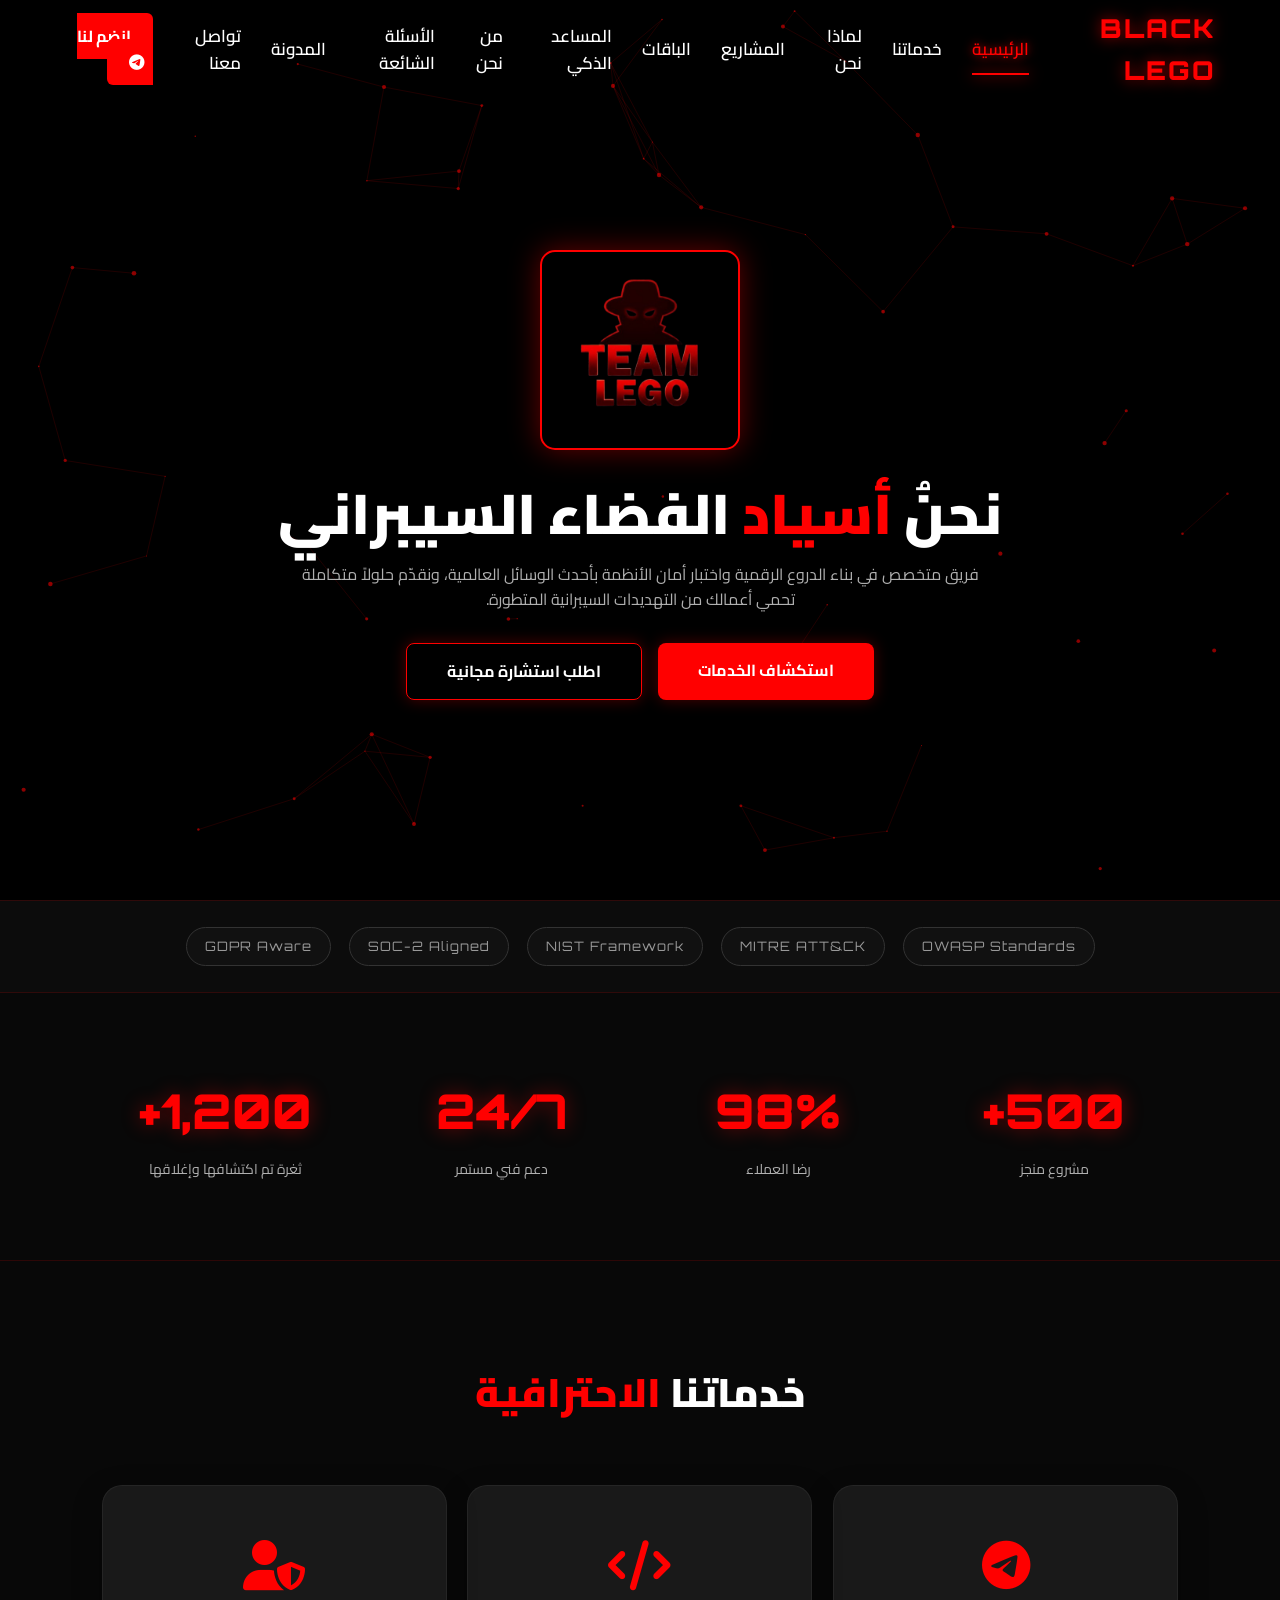
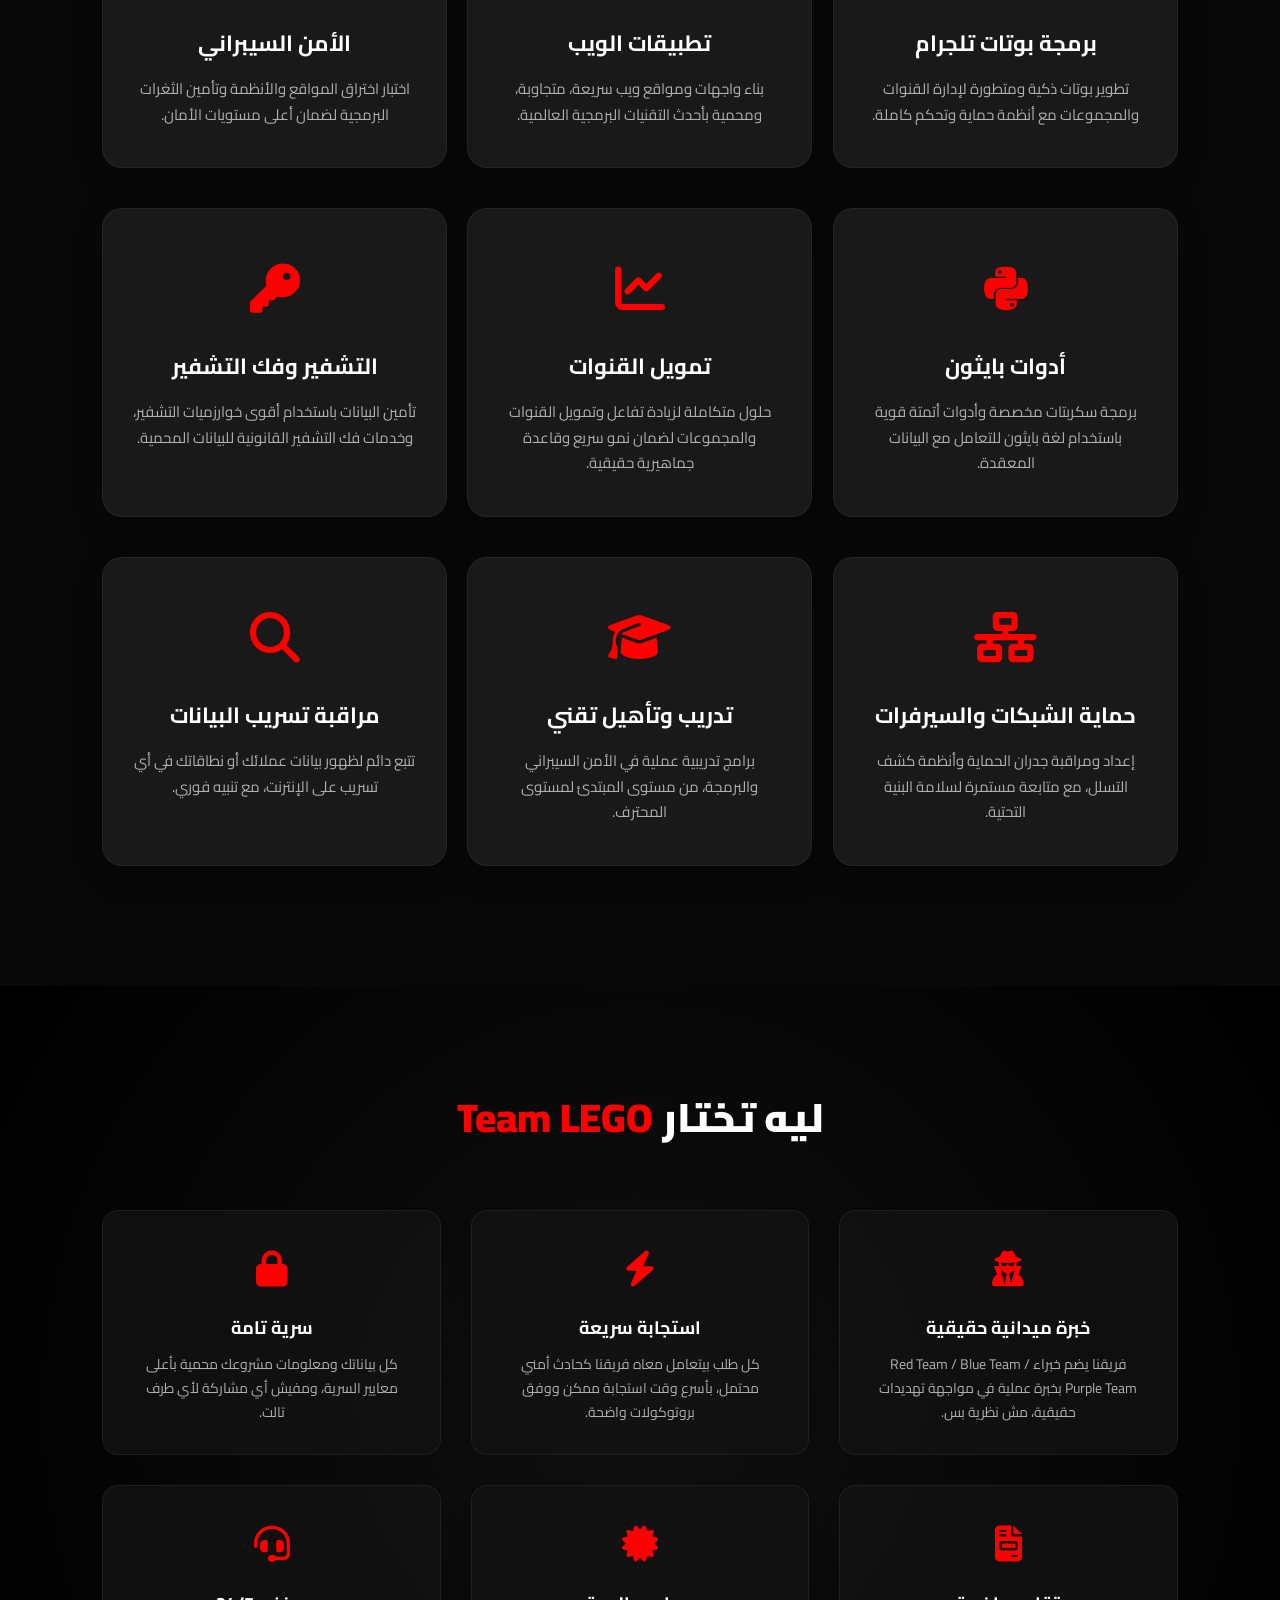
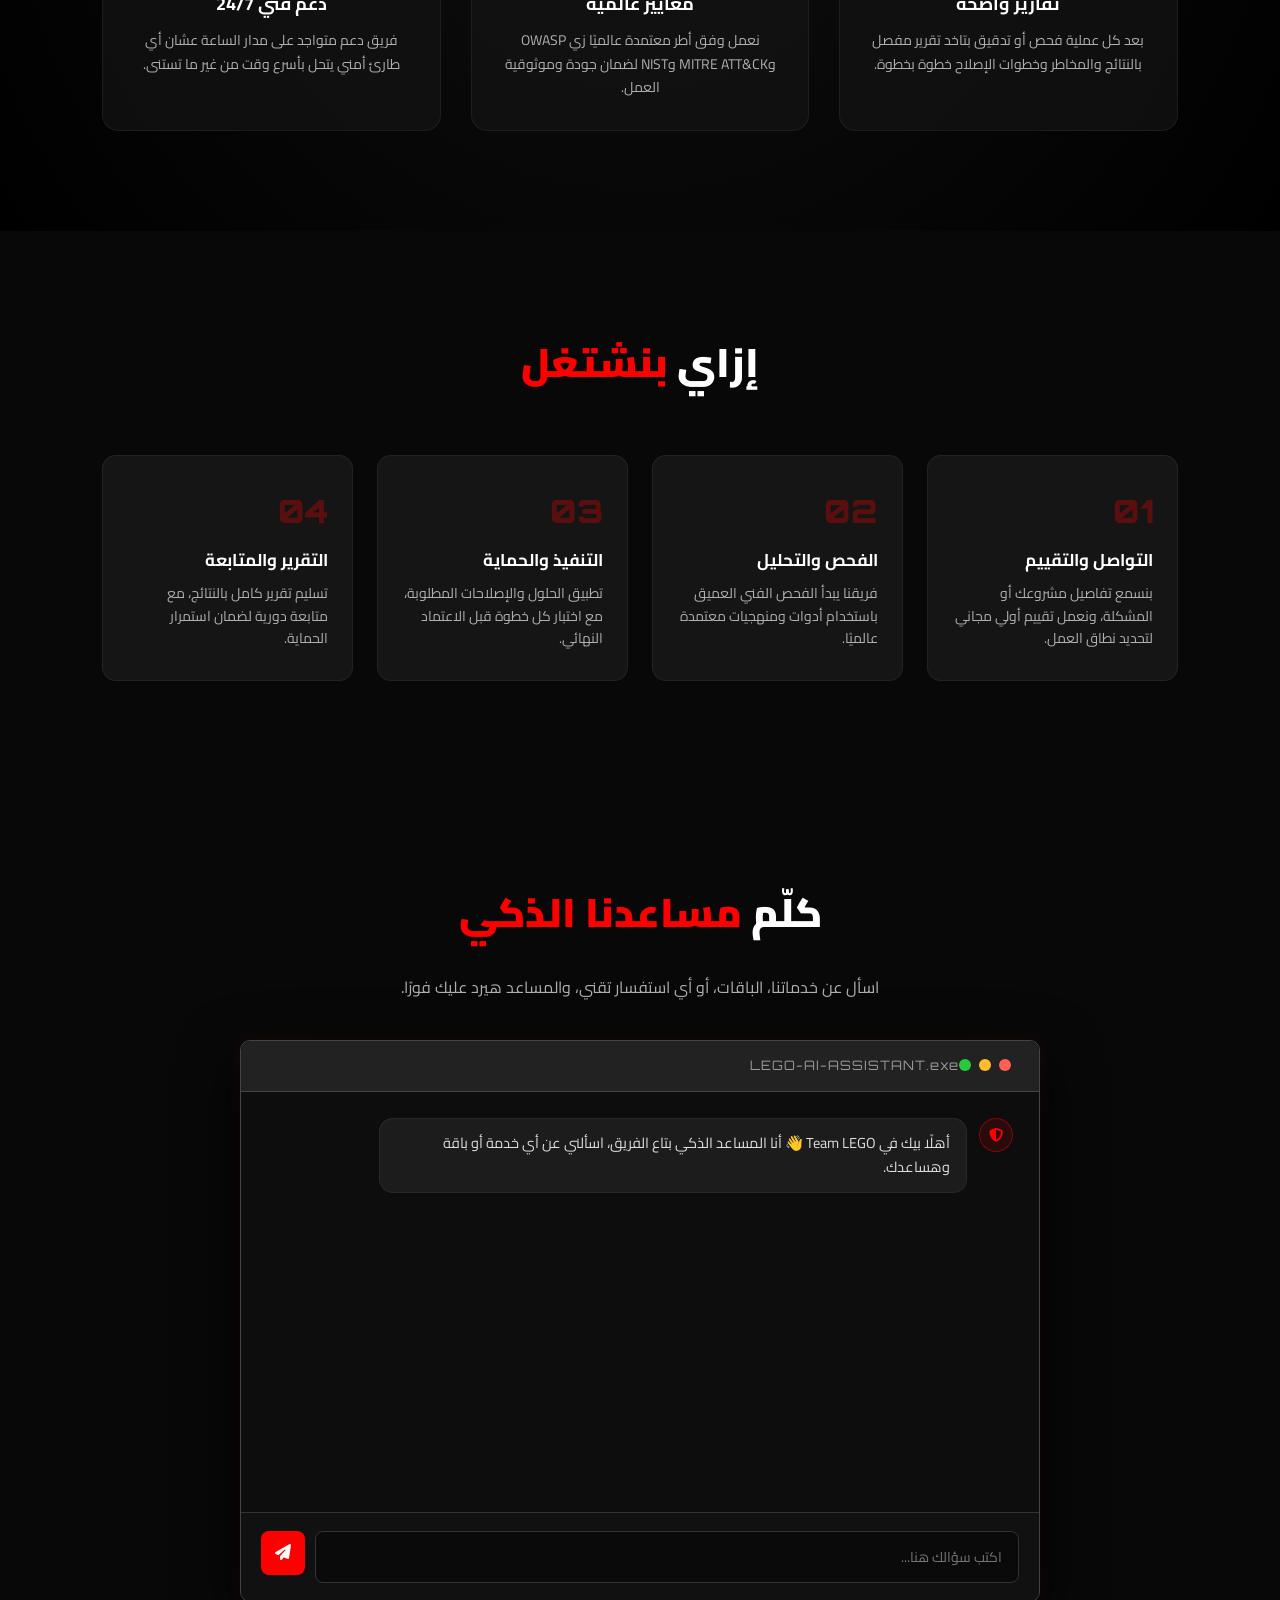
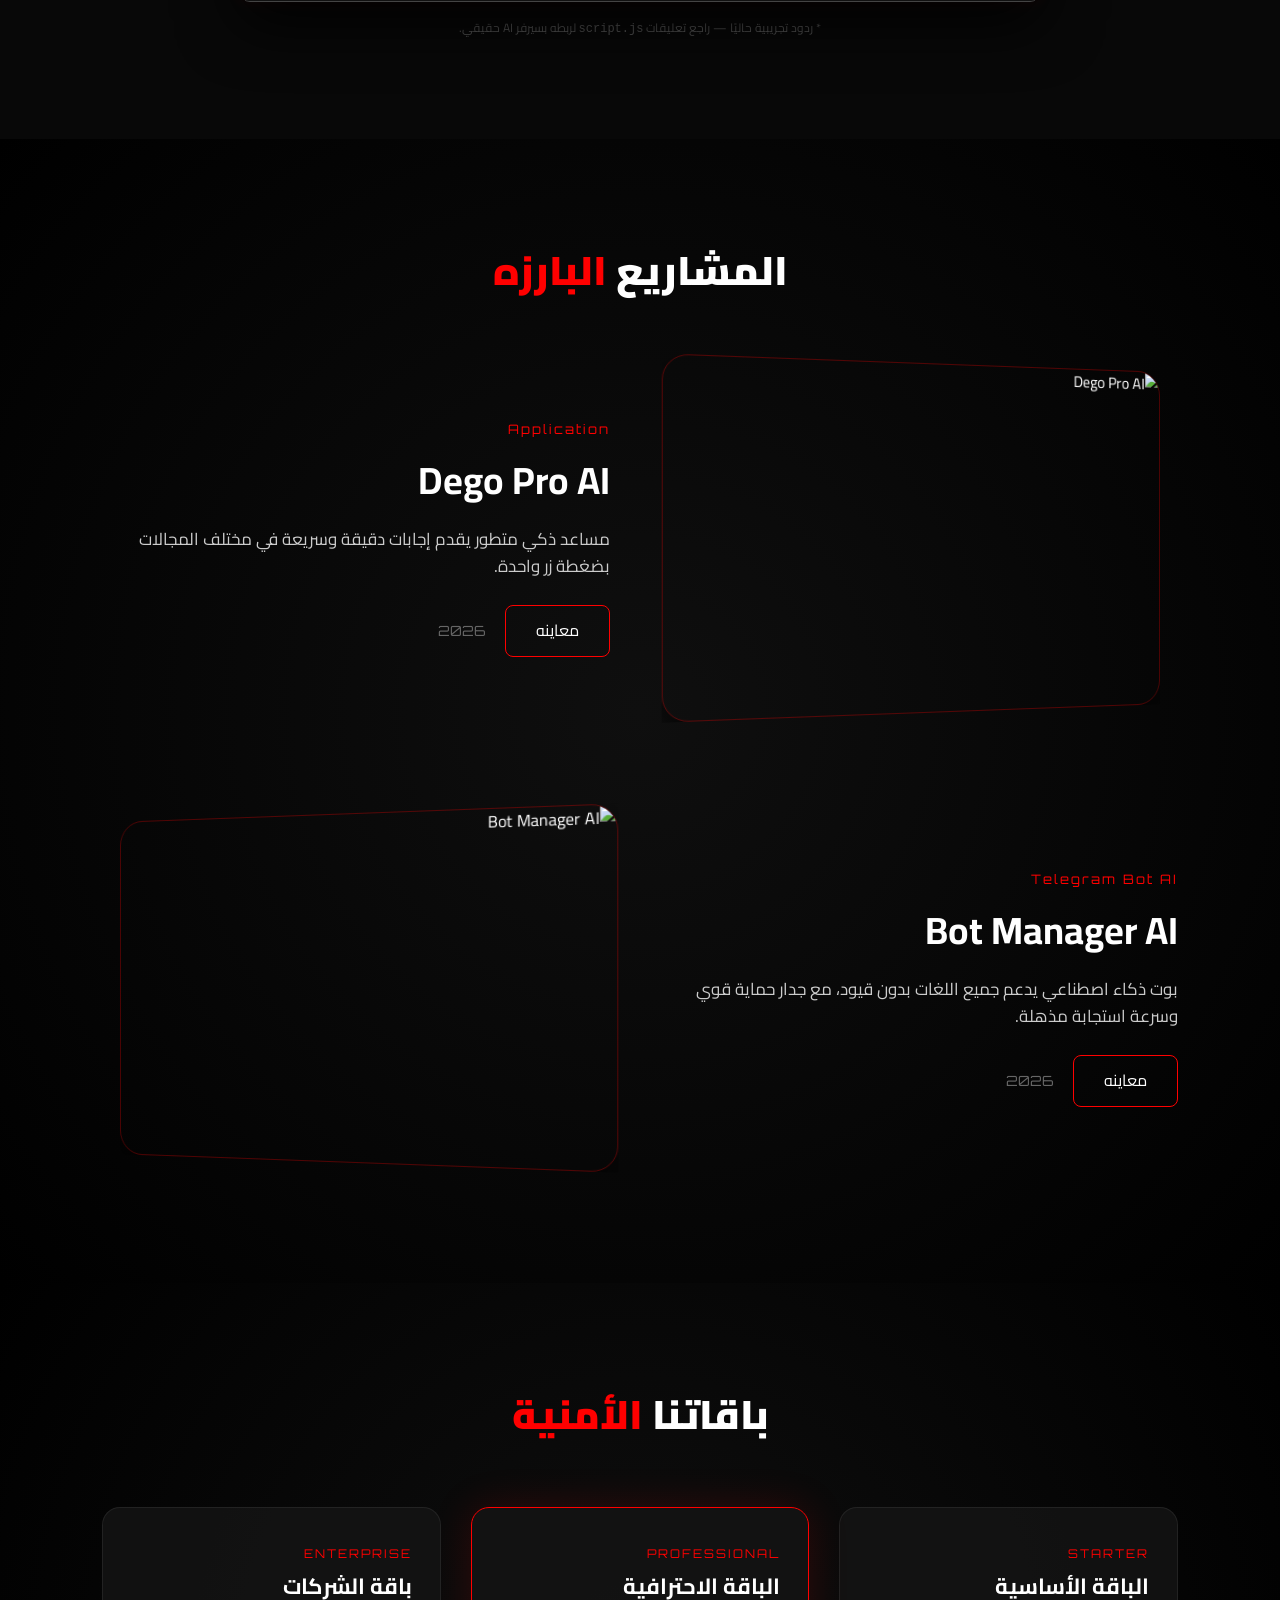
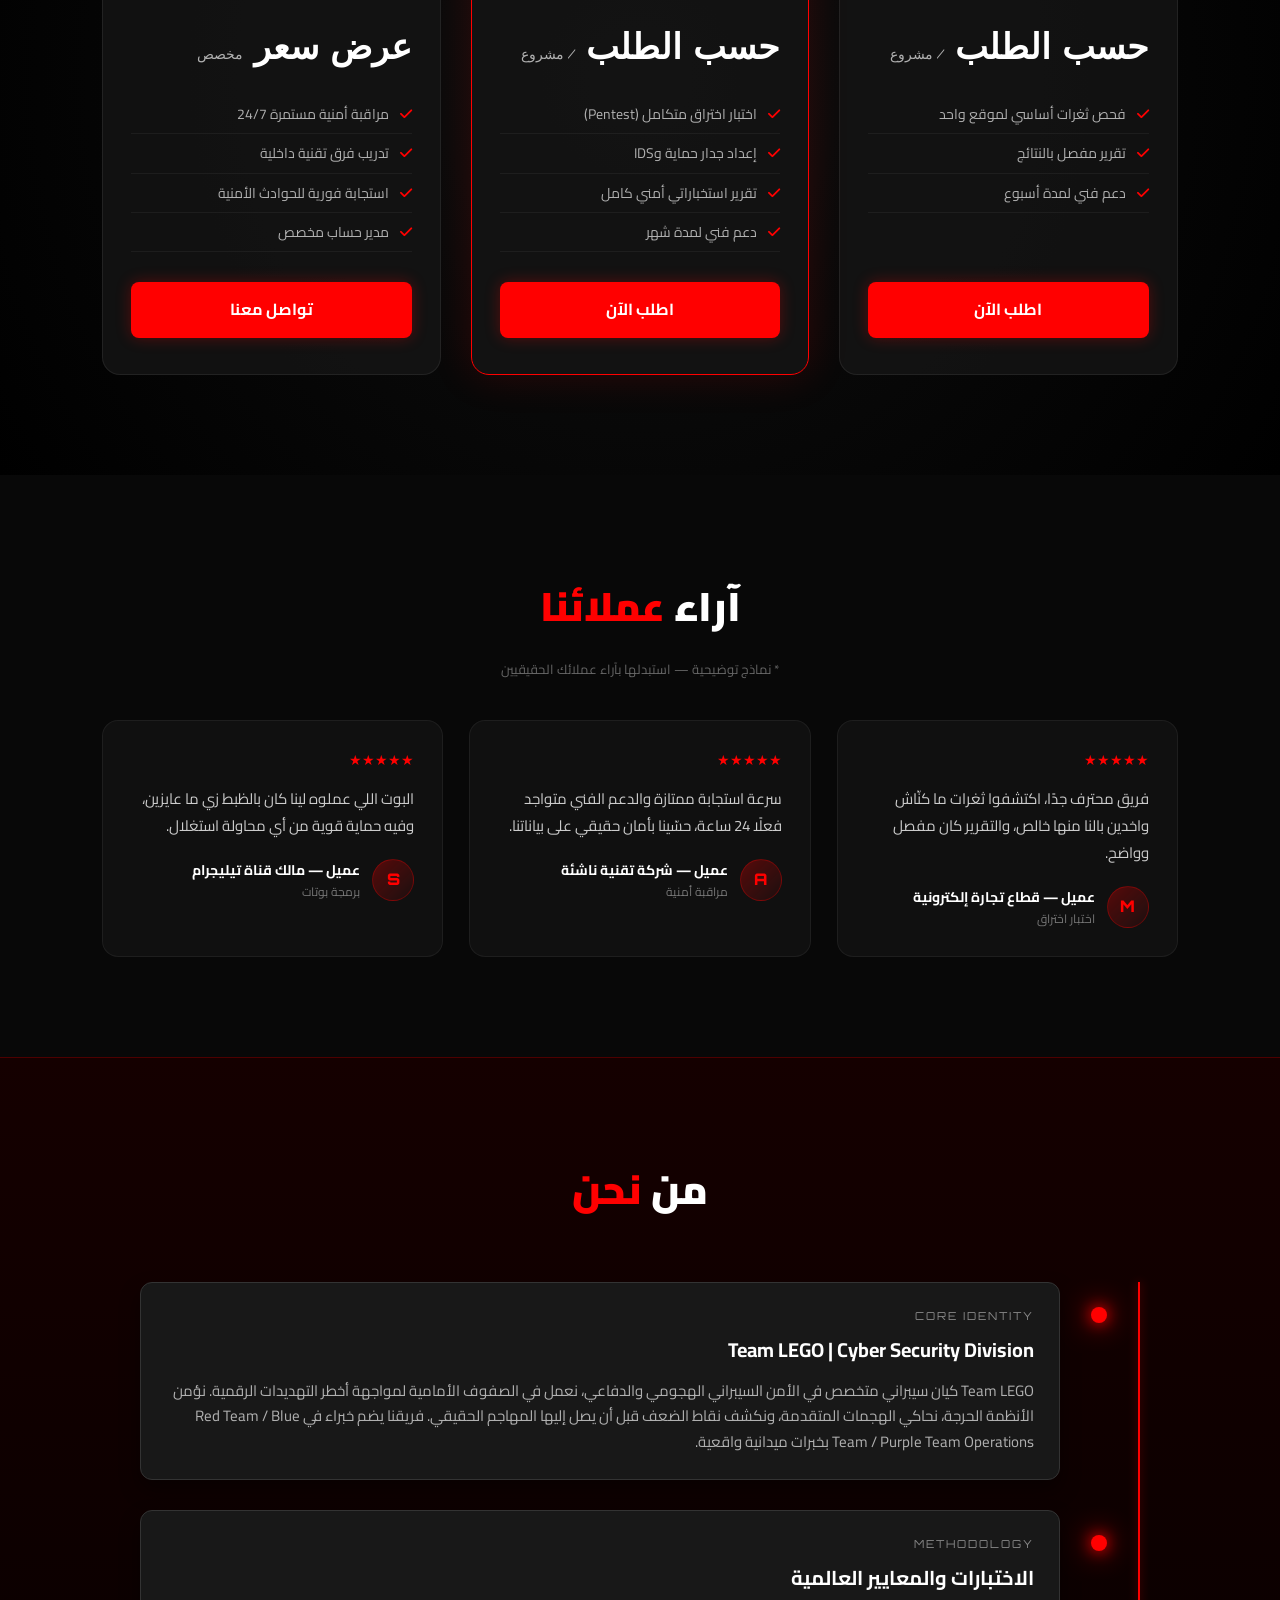
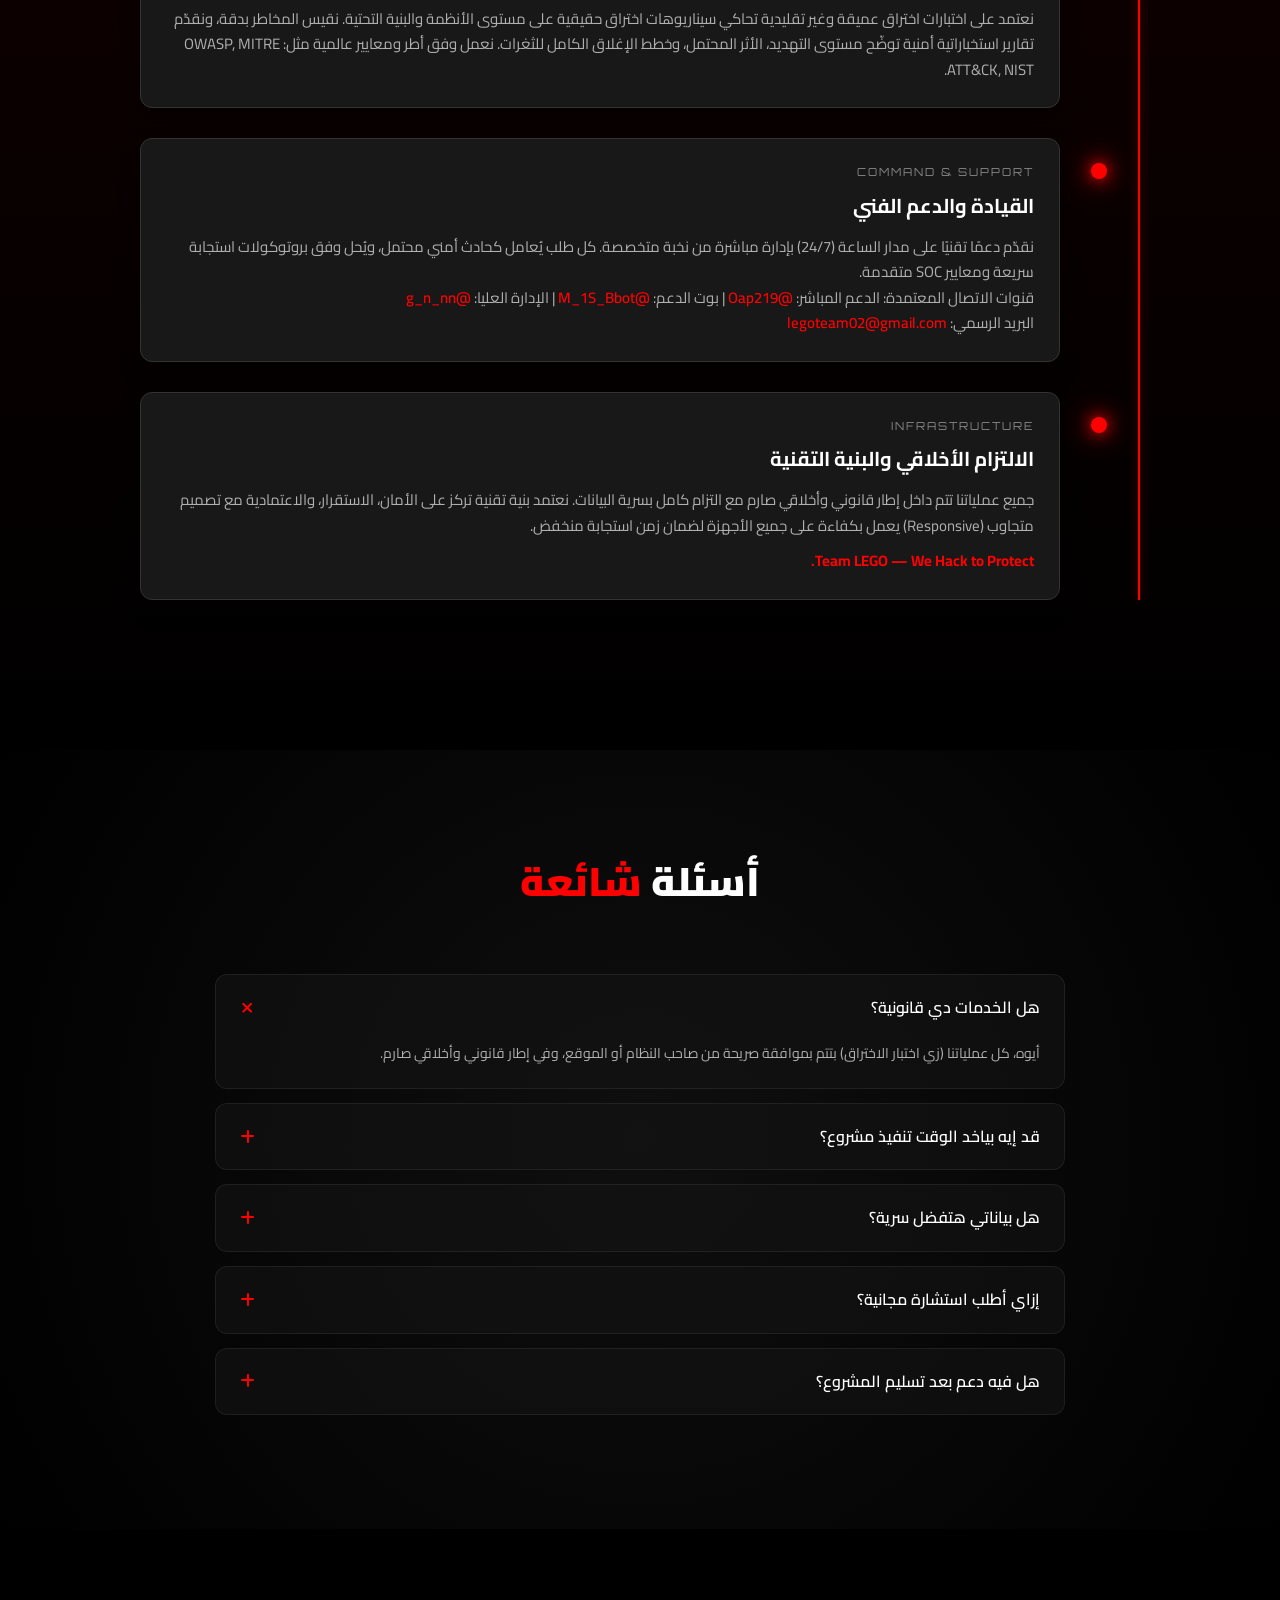
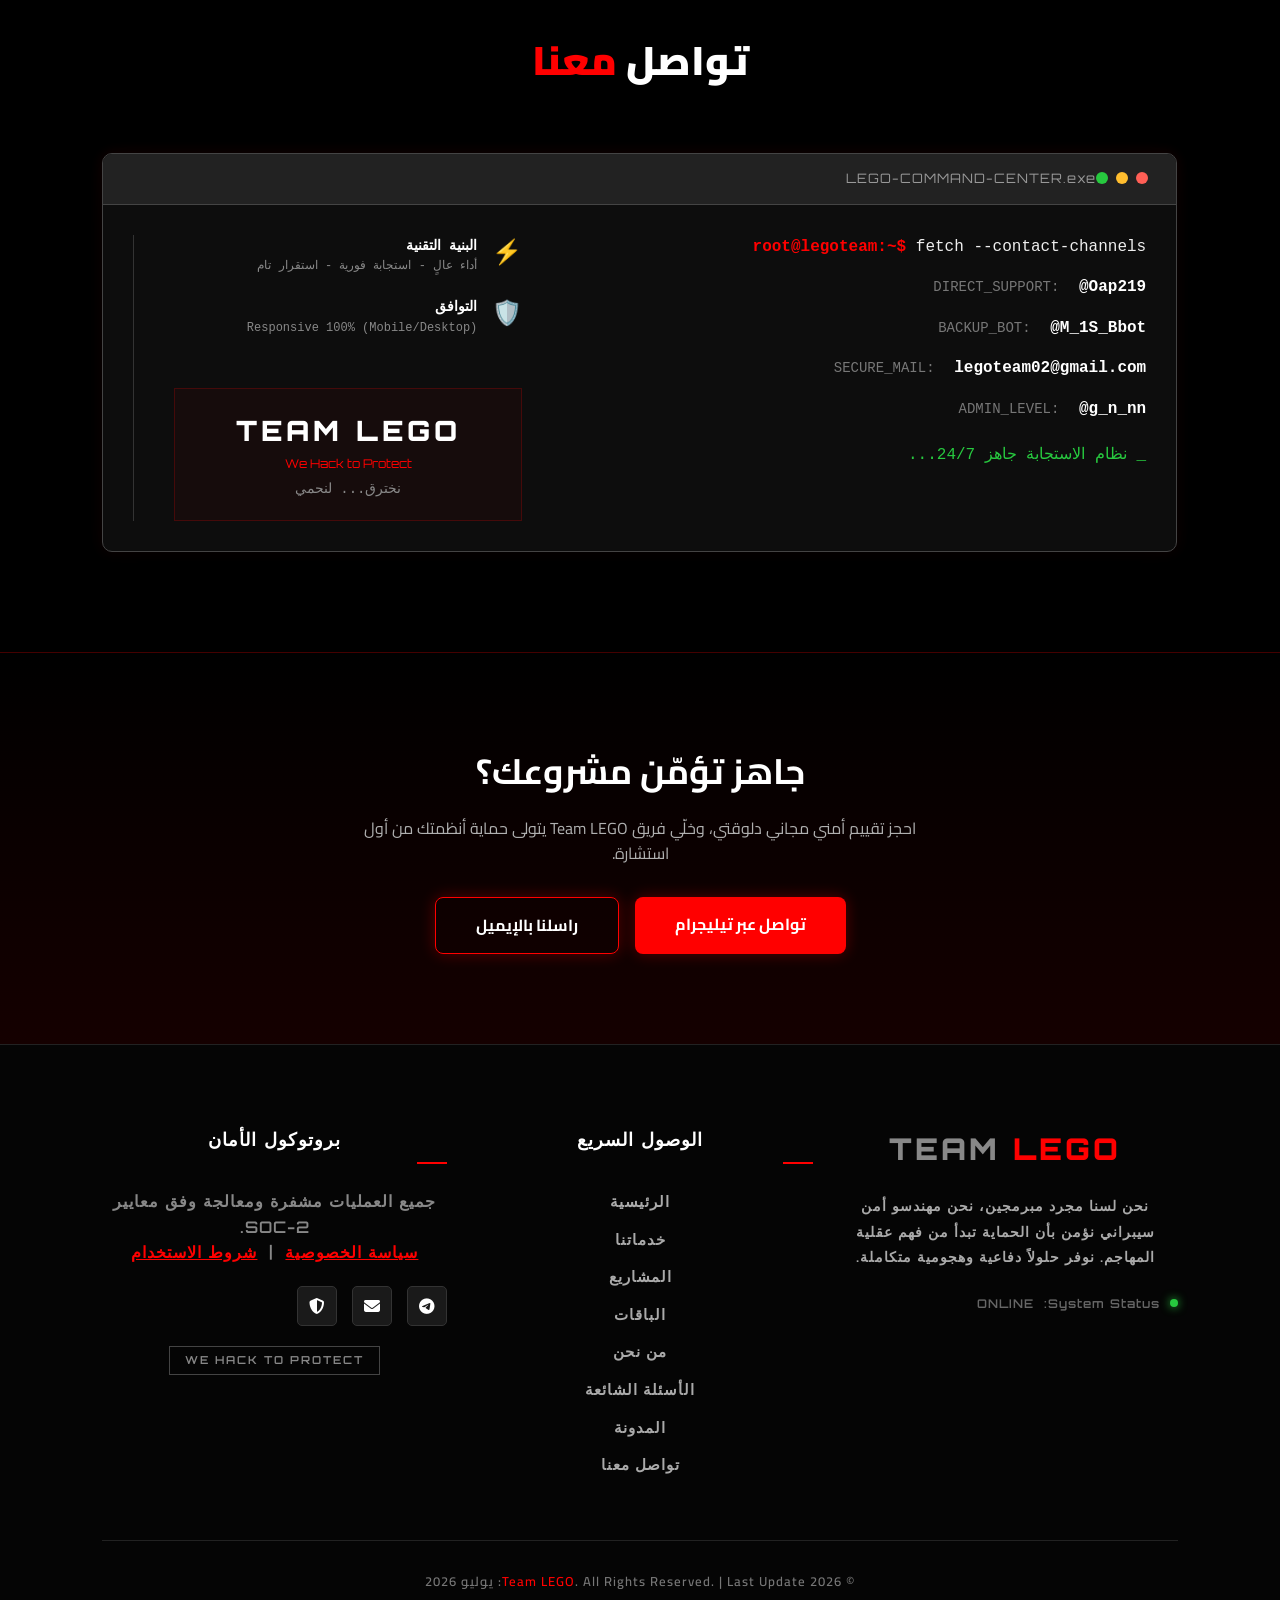
==== index.html @ 68b42439 "Add files via upload" ====
<!DOCTYPE html>
<html lang="ar" dir="rtl">

<head>
    <meta charset="UTF-8">
    <meta name="viewport" content="width=device-width, initial-scale=1.0">
    <title>Team LEGO | الأمن السيبراني الاحترافي</title>
    <meta name="description" content="Team LEGO - فريق متخصص في الأمن السيبراني الهجومي والدفاعي، اختبار الاختراق، حماية الأنظمة، وبرمجة الحلول الأمنية المتقدمة.">
    <meta name="keywords" content="أمن سيبراني, اختبار اختراق, pentest, حماية أنظمة, حماية شبكات, بوتات تيليجرام, Team LEGO">
    <meta name="author" content="Team LEGO">
    <link rel="canonical" href="https://your-domain.example.com/">

    <!-- Open Graph / Facebook / Telegram preview -->
    <meta property="og:type" content="website">
    <meta property="og:site_name" content="Team LEGO">
    <meta property="og:title" content="Team LEGO | الأمن السيبراني الاحترافي">
    <meta property="og:description" content="فريق متخصص في الأمن السيبراني الهجومي والدفاعي، اختبار الاختراق، حماية الأنظمة، وبرمجة الحلول الأمنية المتقدمة.">
    <meta property="og:image" content="https://your-domain.example.com/logo.png">
    <meta property="og:url" content="https://your-domain.example.com/">
    <meta property="og:locale" content="ar_AR">

    <!-- Twitter Card -->
    <meta name="twitter:card" content="summary_large_image">
    <meta name="twitter:title" content="Team LEGO | الأمن السيبراني الاحترافي">
    <meta name="twitter:description" content="فريق متخصص في الأمن السيبراني الهجومي والدفاعي واختبار الاختراق.">
    <meta name="twitter:image" content="https://your-domain.example.com/logo.png">

    <!-- Favicon -->
    <link rel="icon" type="image/png" href="logo.png">
    <link rel="apple-touch-icon" href="logo.png">
    <meta name="theme-color" content="#ff0000">

    <link
        href="https://fonts.googleapis.com/css2?family=Cairo:wght@400;600;700;900&family=Orbitron:wght@500;900&display=swap"
        rel="stylesheet">
    <link rel="stylesheet" href="https://cdnjs.cloudflare.com/ajax/libs/font-awesome/6.5.1/css/all.min.css">
    <link rel="stylesheet" href="https://unpkg.com/aos@next/dist/aos.css" />
    <link rel="stylesheet" href="style.css">

    <!-- Structured data for search engines -->
    <script type="application/ld+json">
    {
      "@context": "https://schema.org",
      "@type": "ProfessionalService",
      "name": "Team LEGO",
      "description": "فريق متخصص في الأمن السيبراني الهجومي والدفاعي، اختبار الاختراق، وحماية الأنظمة.",
      "image": "https://your-domain.example.com/logo.png",
      "url": "https://your-domain.example.com/",
      "email": "legoteam02@gmail.com",
      "areaServed": "EG",
      "sameAs": [
        "https://t.me/lego2028"
      ]
    }
    </script>
</head>

<body>

    <header>
        <div class="nav-container">
            <div class="nav-logo">
                <h1 class="logo">Black Lego</h1>
            </div>
            <nav class="nav-menu">
                <ul class="nav-links">
                    <li><a href="#home" class="nav-link active">الرئيسية</a></li>
                    <li><a href="#features" class="nav-link">خدماتنا</a></li>
                    <li><a href="#why" class="nav-link">لماذا نحن</a></li>
                    <li><a href="#projects" class="nav-link">المشاريع</a></li>
                    <li><a href="#pricing" class="nav-link">الباقات</a></li>
                    <li><a href="#ai-chat" class="nav-link">المساعد الذكي</a></li>
                    <li><a href="#about" class="nav-link">من نحن</a></li>
                    <li><a href="#faq" class="nav-link">الأسئلة الشائعة</a></li>
                    <li><a href="blog.html" class="nav-link">المدونة</a></li>
                    <li><a href="#contact" class="nav-link">تواصل معنا</a></li>
                    <li>
                        <a href="https://t.me/lego2028" target="_blank" class="btn-nav">
                            انضم لنا <i class="fab fa-telegram-plane" style="margin-right: 8px;"></i>
                        </a>
                    </li>
                </ul>
            </nav>
            <button class="mobile-menu-btn" aria-label="فتح القائمة"><i class="fas fa-bars"></i></button>
        </div>
    </header>

    <section class="hero" id="home">
        <canvas id="particleCanvas"></canvas>
        <img src="logo.png" class="hero-img" data-aos="zoom-in" alt="Team LEGO">
        <h1 data-aos="fade-up">نحنُ <span style="color:var(--main-red)">أسياد</span> الفضاء السيبراني</h1>
        <p data-aos="fade-up" data-aos-delay="100" style="color:var(--text-gray); max-width:700px; margin:0 auto 30px;">
            فريق متخصص في بناء الدروع الرقمية واختبار أمان الأنظمة بأحدث الوسائل العالمية، ونقدّم حلولاً متكاملة
            تحمي أعمالك من التهديدات السيبرانية المتطورة.
        </p>
        <div data-aos="fade-up" data-aos-delay="200" style="display:flex; gap:16px; justify-content:center; flex-wrap:wrap;">
            <a href="#features" class="btn-main">استكشاف الخدمات</a>
            <a href="#contact" class="btn-main" style="background:transparent; border:1.5px solid var(--main-red);">اطلب استشارة مجانية</a>
        </div>
    </section>

    <section class="trust-bar" data-aos="fade-up">
        <div class="trust-row">
            <span class="trust-chip">OWASP Standards</span>
            <span class="trust-chip">MITRE ATT&CK</span>
            <span class="trust-chip">NIST Framework</span>
            <span class="trust-chip">SOC-2 Aligned</span>
            <span class="trust-chip">GDPR Aware</span>
        </div>
    </section>

    <section class="stats-cyber">
        <div class="stats-grid">
            <div class="stat-item" data-aos="fade-up">
                <div class="stat-number" data-count="500" data-suffix="+">0</div>
                <div class="stat-label">مشروع منجز</div>
            </div>
            <div class="stat-item" data-aos="fade-up" data-aos-delay="100">
                <div class="stat-number" data-count="98" data-suffix="%">0</div>
                <div class="stat-label">رضا العملاء</div>
            </div>
            <div class="stat-item" data-aos="fade-up" data-aos-delay="200">
                <div class="stat-number" data-count="24" data-suffix="/7">0</div>
                <div class="stat-label">دعم فني مستمر</div>
            </div>
            <div class="stat-item" data-aos="fade-up" data-aos-delay="300">
                <div class="stat-number" data-count="1200" data-suffix="+">0</div>
                <div class="stat-label">ثغرة تم اكتشافها وإغلاقها</div>
            </div>
        </div>
    </section>

    <section class="services" id="features">
        <div class="container">
            <h2 class="section-title" data-aos="fade-down">خدماتنا <span style="color:var(--main-red)">الاحترافية</span>
            </h2>

            <div class="services-grid">
                <div class="service-card" data-aos="flip-left">
                    <div class="service-icon">
                        <i class="fab fa-telegram"></i>
                    </div>
                    <h3>برمجة بوتات تلجرام</h3>
                    <p>تطوير بوتات ذكية ومتطورة لإدارة القنوات والمجموعات مع أنظمة حماية وتحكم كاملة.</p>
                </div>

                <div class="service-card" data-aos="flip-left" data-aos-delay="100">
                    <div class="service-icon">
                        <i class="fas fa-code"></i>
                    </div>
                    <h3>تطبيقات الويب</h3>
                    <p>بناء واجهات ومواقع ويب سريعة، متجاوبة، ومحمية بأحدث التقنيات البرمجية العالمية.</p>
                </div>

                <div class="service-card" data-aos="flip-left" data-aos-delay="200">
                    <div class="service-icon">
                        <i class="fas fa-user-shield"></i>
                    </div>
                    <h3>الأمن السيبراني</h3>
                    <p>اختبار اختراق المواقع والأنظمة وتأمين الثغرات البرمجية لضمان أعلى مستويات الأمان.</p>
                </div>

                <div class="service-card" data-aos="flip-left" data-aos-delay="300">
                    <div class="service-icon">
                        <i class="fab fa-python"></i>
                    </div>
                    <h3>أدوات بايثون</h3>
                    <p>برمجة سكربتات مخصصة وأدوات أتمتة قوية باستخدام لغة بايثون للتعامل مع البيانات المعقدة.</p>
                </div>

                <div class="service-card" data-aos="flip-left" data-aos-delay="400">
                    <div class="service-icon">
                        <i class="fas fa-chart-line"></i>
                    </div>
                    <h3>تمويل القنوات</h3>
                    <p>حلول متكاملة لزيادة تفاعل وتمويل القنوات والمجموعات لضمان نمو سريع وقاعدة جماهيرية حقيقية.</p>
                </div>

                <div class="service-card" data-aos="flip-left" data-aos-delay="500">
                    <div class="service-icon">
                        <i class="fas fa-key"></i>
                    </div>
                    <h3>التشفير وفك التشفير</h3>
                    <p>تأمين البيانات باستخدام أقوى خوارزميات التشفير، وخدمات فك التشفير القانونية للبيانات المحمية.</p>
                </div>

                <div class="service-card" data-aos="flip-left" data-aos-delay="600">
                    <div class="service-icon">
                        <i class="fas fa-network-wired"></i>
                    </div>
                    <h3>حماية الشبكات والسيرفرات</h3>
                    <p>إعداد ومراقبة جدران الحماية وأنظمة كشف التسلل، مع متابعة مستمرة لسلامة البنية التحتية.</p>
                </div>

                <div class="service-card" data-aos="flip-left" data-aos-delay="700">
                    <div class="service-icon">
                        <i class="fas fa-graduation-cap"></i>
                    </div>
                    <h3>تدريب وتأهيل تقني</h3>
                    <p>برامج تدريبية عملية في الأمن السيبراني والبرمجة، من مستوى المبتدئ لمستوى المحترف.</p>
                </div>

                <div class="service-card" data-aos="flip-left" data-aos-delay="800">
                    <div class="service-icon">
                        <i class="fas fa-search"></i>
                    </div>
                    <h3>مراقبة تسريب البيانات</h3>
                    <p>تتبع دائم لظهور بيانات عملائك أو نطاقاتك في أي تسريب على الإنترنت، مع تنبيه فوري.</p>
                </div>
            </div>
        </div>
    </section>

    <section class="why-us" id="why">
        <div class="container">
            <h2 class="section-title" data-aos="fade-down">ليه تختار <span style="color:var(--main-red)">Team LEGO</span></h2>
            <div class="why-grid">
                <div class="why-card" data-aos="fade-up">
                    <div class="why-icon"><i class="fas fa-user-secret"></i></div>
                    <h4>خبرة ميدانية حقيقية</h4>
                    <p>فريقنا يضم خبراء Red Team / Blue Team / Purple Team بخبرة عملية في مواجهة تهديدات حقيقية، مش نظرية بس.</p>
                </div>
                <div class="why-card" data-aos="fade-up" data-aos-delay="100">
                    <div class="why-icon"><i class="fas fa-bolt"></i></div>
                    <h4>استجابة سريعة</h4>
                    <p>كل طلب بيتعامل معاه فريقنا كحادث أمني محتمل، بأسرع وقت استجابة ممكن ووفق بروتوكولات واضحة.</p>
                </div>
                <div class="why-card" data-aos="fade-up" data-aos-delay="200">
                    <div class="why-icon"><i class="fas fa-lock"></i></div>
                    <h4>سرية تامة</h4>
                    <p>كل بياناتك ومعلومات مشروعك محمية بأعلى معايير السرية، ومفيش أي مشاركة لأي طرف تالت.</p>
                </div>
                <div class="why-card" data-aos="fade-up" data-aos-delay="300">
                    <div class="why-icon"><i class="fas fa-file-invoice"></i></div>
                    <h4>تقارير واضحة</h4>
                    <p>بعد كل عملية فحص أو تدقيق بتاخد تقرير مفصل بالنتائج والمخاطر وخطوات الإصلاح خطوة بخطوة.</p>
                </div>
                <div class="why-card" data-aos="fade-up" data-aos-delay="400">
                    <div class="why-icon"><i class="fas fa-certificate"></i></div>
                    <h4>معايير عالمية</h4>
                    <p>نعمل وفق أطر معتمدة عالميًا زي OWASP وMITRE ATT&CK وNIST لضمان جودة وموثوقية العمل.</p>
                </div>
                <div class="why-card" data-aos="fade-up" data-aos-delay="500">
                    <div class="why-icon"><i class="fas fa-headset"></i></div>
                    <h4>دعم فني 24/7</h4>
                    <p>فريق دعم متواجد على مدار الساعة عشان أي طارئ أمني يتحل بأسرع وقت من غير ما تستنى.</p>
                </div>
            </div>
        </div>
    </section>

    <section class="process-cyber">
        <div class="container">
            <h2 class="section-title" data-aos="fade-down">إزاي <span style="color:var(--main-red)">بنشتغل</span></h2>
            <div class="process-row">
                <div class="process-step" data-aos="fade-up">
                    <h4>التواصل والتقييم</h4>
                    <p>بنسمع تفاصيل مشروعك أو المشكلة، ونعمل تقييم أولي مجاني لتحديد نطاق العمل.</p>
                </div>
                <div class="process-step" data-aos="fade-up" data-aos-delay="100">
                    <h4>الفحص والتحليل</h4>
                    <p>فريقنا يبدأ الفحص الفني العميق باستخدام أدوات ومنهجيات معتمدة عالميًا.</p>
                </div>
                <div class="process-step" data-aos="fade-up" data-aos-delay="200">
                    <h4>التنفيذ والحماية</h4>
                    <p>تطبيق الحلول والإصلاحات المطلوبة، مع اختبار كل خطوة قبل الاعتماد النهائي.</p>
                </div>
                <div class="process-step" data-aos="fade-up" data-aos-delay="300">
                    <h4>التقرير والمتابعة</h4>
                    <p>تسليم تقرير كامل بالنتائج، مع متابعة دورية لضمان استمرار الحماية.</p>
                </div>
            </div>
        </div>
    </section>

    <section class="ai-chat-cyber" id="ai-chat">
        <div class="container">
            <h2 class="section-title" data-aos="fade-down">كلّم <span style="color:var(--main-red)">مساعدنا الذكي</span></h2>
            <p style="text-align:center; color:var(--text-gray); max-width:600px; margin:-30px auto 40px;">
                اسأل عن خدماتنا، الباقات، أو أي استفسار تقني، والمساعد هيرد عليك فورًا.
            </p>

            <div class="chat-terminal" data-aos="flip-up">
                <div class="terminal-header">
                    <div class="dots"><span></span><span></span><span></span></div>
                    <div class="terminal-title">LEGO-AI-ASSISTANT.exe</div>
                </div>

                <div class="chat-body" id="chat-body">
                    <div class="chat-msg bot">
                        <div class="chat-avatar bot-avatar"><i class="fas fa-shield-halved"></i></div>
                        <div class="chat-bubble">أهلًا بيك في Team LEGO 👋 أنا المساعد الذكي بتاع الفريق، اسألني عن أي خدمة أو باقة وهساعدك.</div>
                    </div>
                </div>

                <div class="chat-typing" id="chat-typing" style="display:none;">
                    <div class="chat-avatar bot-avatar"><i class="fas fa-shield-halved"></i></div>
                    <div class="typing-dots"><span></span><span></span><span></span></div>
                </div>

                <form id="chat-form" class="chat-input-row">
                    <input type="text" id="chat-input" placeholder="اكتب سؤالك هنا..." autocomplete="off" required>
                    <button type="submit" class="chat-send-btn"><i class="fas fa-paper-plane"></i></button>
                </form>
            </div>
            <p style="text-align:center; color:#555; font-size:12px; margin-top:16px;">
                * ردود تجريبية حاليًا — راجع تعليقات <code>script.js</code> لربطه بسيرفر AI حقيقي.
            </p>
        </div>
    </section>

    <section class="projects-exclusive" id="projects">
        <div class="container">
            <h2 class="section-title" data-aos="fade-down">المشاريع <span style="color:var(--main-red)">البارزه</span>
            </h2>

            <div class="projects-perspective-wrapper">
                <div class="project-perspective-card" data-aos="fade-left">
                    <div class="project-card-inner">
                        <div class="project-img-box">
                            <img src="https://i.pinimg.com/736x/9e/ee/7c/9eee7c583132d04530960099728977b9.jpg"
                                alt="Dego Pro AI">
                        </div>
                        <div class="project-content-box">
                            <span class="project-tag">Application</span>
                            <h3>Dego Pro AI</h3>
                            <p>مساعد ذكي متطور يقدم إجابات دقيقة وسريعة في مختلف المجالات بضغطة زر واحدة.</p>
                            <div class="project-actions">
                                <a href="https://t.me/lego2028/508" target="_blank" class="btn-view">معاينه</a>
                                <span class="project-date">2026</span>
                            </div>
                        </div>
                    </div>
                </div>

                <div class="project-perspective-card" data-aos="fade-right">
                    <div class="project-card-inner flex-reverse">
                        <div class="project-img-box">
                            <img src="https://i.pinimg.com/736x/e1/a7/ce/e1a7ce030d5ee06bb5d2035bfb7c770d.jpg"
                                alt="Bot Manager AI">
                        </div>
                        <div class="project-content-box">
                            <span class="project-tag">Telegram Bot AI</span>
                            <h3>Bot Manager AI</h3>
                            <p>بوت ذكاء اصطناعي يدعم جميع اللغات بدون قيود، مع جدار حماية قوي وسرعة استجابة مذهلة.</p>
                            <div class="project-actions">
                                <a href="https://t.me/lego2028/508" target="_blank" class="btn-view">معاينه</a>
                                <span class="project-date">2026</span>
                            </div>
                        </div>
                    </div>
                </div>
            </div>
        </div>
    </section>

    <section class="pricing-cyber" id="pricing">
        <div class="container">
            <h2 class="section-title" data-aos="fade-down">باقاتنا <span style="color:var(--main-red)">الأمنية</span></h2>
            <div class="pricing-grid">
                <div class="price-card" data-aos="fade-up">
                    <span class="price-tag">STARTER</span>
                    <h3>الباقة الأساسية</h3>
                    <div class="price-value">حسب الطلب <span>/ مشروع</span></div>
                    <ul class="price-features">
                        <li><i class="fas fa-check"></i> فحص ثغرات أساسي لموقع واحد</li>
                        <li><i class="fas fa-check"></i> تقرير مفصل بالنتائج</li>
                        <li><i class="fas fa-check"></i> دعم فني لمدة أسبوع</li>
                    </ul>
                    <a href="#contact" class="btn-main" style="text-align:center;">اطلب الآن</a>
                </div>
                <div class="price-card featured" data-aos="fade-up" data-aos-delay="100">
                    <span class="price-tag">PROFESSIONAL</span>
                    <h3>الباقة الاحترافية</h3>
                    <div class="price-value">حسب الطلب <span>/ مشروع</span></div>
                    <ul class="price-features">
                        <li><i class="fas fa-check"></i> اختبار اختراق متكامل (Pentest)</li>
                        <li><i class="fas fa-check"></i> إعداد جدار حماية وIDS</li>
                        <li><i class="fas fa-check"></i> تقرير استخباراتي أمني كامل</li>
                        <li><i class="fas fa-check"></i> دعم فني لمدة شهر</li>
                    </ul>
                    <a href="#contact" class="btn-main" style="text-align:center;">اطلب الآن</a>
                </div>
                <div class="price-card" data-aos="fade-up" data-aos-delay="200">
                    <span class="price-tag">ENTERPRISE</span>
                    <h3>باقة الشركات</h3>
                    <div class="price-value">عرض سعر <span>مخصص</span></div>
                    <ul class="price-features">
                        <li><i class="fas fa-check"></i> مراقبة أمنية مستمرة 24/7</li>
                        <li><i class="fas fa-check"></i> تدريب فرق تقنية داخلية</li>
                        <li><i class="fas fa-check"></i> استجابة فورية للحوادث الأمنية</li>
                        <li><i class="fas fa-check"></i> مدير حساب مخصص</li>
                    </ul>
                    <a href="#contact" class="btn-main" style="text-align:center;">تواصل معنا</a>
                </div>
            </div>
        </div>
    </section>

    <section class="testimonials-cyber">
        <div class="container">
            <h2 class="section-title" data-aos="fade-down">آراء <span style="color:var(--main-red)">عملائنا</span></h2>
            <p style="text-align:center; color:#666; margin-top:-40px; margin-bottom:40px; font-size:13px;">* نماذج توضيحية — استبدلها بآراء عملائك الحقيقيين</p>
            <div class="testimonials-grid">
                <div class="testimonial-card" data-aos="fade-up">
                    <div class="testimonial-stars">★★★★★</div>
                    <p>فريق محترف جدًا، اكتشفوا ثغرات ما كنّاش واخدين بالنا منها خالص، والتقرير كان مفصل وواضح.</p>
                    <div class="testimonial-author">
                        <div class="testimonial-avatar">M</div>
                        <div>
                            <div class="testimonial-name">عميل — قطاع تجارة إلكترونية</div>
                            <div class="testimonial-role">اختبار اختراق</div>
                        </div>
                    </div>
                </div>
                <div class="testimonial-card" data-aos="fade-up" data-aos-delay="100">
                    <div class="testimonial-stars">★★★★★</div>
                    <p>سرعة استجابة ممتازة والدعم الفني متواجد فعلًا 24 ساعة، حسّينا بأمان حقيقي على بياناتنا.</p>
                    <div class="testimonial-author">
                        <div class="testimonial-avatar">A</div>
                        <div>
                            <div class="testimonial-name">عميل — شركة تقنية ناشئة</div>
                            <div class="testimonial-role">مراقبة أمنية</div>
                        </div>
                    </div>
                </div>
                <div class="testimonial-card" data-aos="fade-up" data-aos-delay="200">
                    <div class="testimonial-stars">★★★★★</div>
                    <p>البوت اللي عملوه لينا كان بالظبط زي ما عايزين، وفيه حماية قوية من أي محاولة استغلال.</p>
                    <div class="testimonial-author">
                        <div class="testimonial-avatar">S</div>
                        <div>
                            <div class="testimonial-name">عميل — مالك قناة تيليجرام</div>
                            <div class="testimonial-role">برمجة بوتات</div>
                        </div>
                    </div>
                </div>
            </div>
        </div>
    </section>

    <section class="about-cyber" id="about">
        <div class="container">
            <h2 class="section-title" data-aos="fade-down">من <span style="color:var(--main-red)">نحن</span></h2>

            <div class="cyber-timeline">
                <div class="v-line"></div>

                <div class="timeline-box" data-aos="fade-right">
                    <div class="led-point"></div>
                    <div class="box-content">
                        <span class="box-tag">CORE IDENTITY</span>
                        <h3>Team LEGO | Cyber Security Division</h3>
                        <p>
                            Team LEGO كيان سيبراني متخصص في الأمن السيبراني الهجومي والدفاعي، نعمل في الصفوف الأمامية
                            لمواجهة أخطر التهديدات الرقمية.
                            نؤمن الأنظمة الحرجة، نحاكي الهجمات المتقدمة، ونكشف نقاط الضعف قبل أن يصل إليها المهاجم
                            الحقيقي.
                            فريقنا يضم خبراء في Red Team / Blue Team / Purple Team Operations بخبرات ميدانية واقعية.
                        </p>
                    </div>
                </div>

                <div class="timeline-box" data-aos="fade-right" data-aos-delay="100">
                    <div class="led-point"></div>
                    <div class="box-content">
                        <span class="box-tag">METHODOLOGY</span>
                        <h3>الاختبارات والمعايير العالمية</h3>
                        <p>
                            نعتمد على اختبارات اختراق عميقة وغير تقليدية تحاكي سيناريوهات اختراق حقيقية على مستوى
                            الأنظمة والبنية التحتية.
                            نقيس المخاطر بدقة، ونقدّم تقارير استخباراتية أمنية توضّح مستوى التهديد، الأثر المحتمل، وخطط
                            الإغلاق الكامل للثغرات.
                            نعمل وفق أطر ومعايير عالمية مثل: OWASP, MITRE ATT&CK, NIST.
                        </p>
                    </div>
                </div>

                <div class="timeline-box" data-aos="fade-right" data-aos-delay="200">
                    <div class="led-point"></div>
                    <div class="box-content">
                        <span class="box-tag">COMMAND & SUPPORT</span>
                        <h3>القيادة والدعم الفني</h3>
                        <p>
                            نقدّم دعمًا تقنيًا على مدار الساعة (24/7) بإدارة مباشرة من نخبة متخصصة. كل طلب يُعامل كحادث
                            أمني محتمل، ويُحل وفق بروتوكولات استجابة سريعة ومعايير SOC متقدمة.
                            <br>
                            قنوات الاتصال المعتمدة:
                            الدعم المباشر: <a href="https://t.me/Oap219" target="_blank" class="cyber-link">@Oap219</a>
                            |
                            بوت الدعم: <a href="https://t.me/M_1S_Bbot" target="_blank"
                                class="cyber-link">@M_1S_Bbot</a> |
                            الإدارة العليا: <a href="https://t.me/g_n_nn" target="_blank" class="cyber-link">@g_n_nn</a>
                            <br>
                            البريد الرسمي: <a href="mailto:legoteam02@gmail.com"
                                class="cyber-link">legoteam02@gmail.com</a>
                        </p>
                    </div>
                </div>

                <div class="timeline-box" data-aos="fade-right" data-aos-delay="300">
                    <div class="led-point"></div>
                    <div class="box-content">
                        <span class="box-tag">INFRASTRUCTURE</span>
                        <h3>الالتزام الأخلاقي والبنية التقنية</h3>
                        <p>
                            جميع عملياتنا تتم داخل إطار قانوني وأخلاقي صارم مع التزام كامل بسرية البيانات.
                            نعتمد بنية تقنية تركز على الأمان، الاستقرار، والاعتمادية مع تصميم متجاوب (Responsive) يعمل
                            بكفاءة على جميع الأجهزة لضمان زمن استجابة منخفض.
                            <br>
                            <span
                                style="color:var(--main-red); font-weight: bold; display: block; margin-top: 10px;">Team
                                LEGO — We Hack to Protect.</span>
                        </p>
                    </div>
                </div>
            </div>
        </div>
    </section>

    <section class="faq-cyber" id="faq">
        <div class="container">
            <h2 class="section-title" data-aos="fade-down">أسئلة <span style="color:var(--main-red)">شائعة</span></h2>
            <div class="faq-list" data-aos="fade-up">
                <div class="faq-item open">
                    <div class="faq-question"><span>هل الخدمات دي قانونية؟</span><i class="fas fa-plus"></i></div>
                    <div class="faq-answer"><p>أيوه، كل عملياتنا (زي اختبار الاختراق) بتتم بموافقة صريحة من صاحب النظام أو الموقع، وفي إطار قانوني وأخلاقي صارم.</p></div>
                </div>
                <div class="faq-item">
                    <div class="faq-question"><span>قد إيه بياخد الوقت تنفيذ مشروع؟</span><i class="fas fa-plus"></i></div>
                    <div class="faq-answer"><p>بيختلف حسب نوع وحجم المشروع، بس بنديك تقدير زمني واضح بعد التقييم الأولي المجاني.</p></div>
                </div>
                <div class="faq-item">
                    <div class="faq-question"><span>هل بياناتي هتفضل سرية؟</span><i class="fas fa-plus"></i></div>
                    <div class="faq-answer"><p>أيوه، كل بيانات عملائنا محمية بأعلى معايير السرية ومفيش أي مشاركة لأي طرف تالت تحت أي ظرف.</p></div>
                </div>
                <div class="faq-item">
                    <div class="faq-question"><span>إزاي أطلب استشارة مجانية؟</span><i class="fas fa-plus"></i></div>
                    <div class="faq-answer"><p>تقدر تتواصل معانا مباشرة من قسم "تواصل معنا" تحت، أو عن طريق قناة تيليجرام الرسمية.</p></div>
                </div>
                <div class="faq-item">
                    <div class="faq-question"><span>هل فيه دعم بعد تسليم المشروع؟</span><i class="fas fa-plus"></i></div>
                    <div class="faq-answer"><p>أيوه، كل باقاتنا بتشمل فترة دعم فني بعد التسليم، وممكن تمدّدها حسب الباقة اللي هتختارها.</p></div>
                </div>
            </div>
        </div>
    </section>

    <section class="contact-cyber-terminal" id="contact">
        <div class="container">
            <h2 class="section-title" data-aos="fade-down">تواصل <span style="color:var(--main-red)">معنا</span></h2>

            <div class="terminal-container" data-aos="flip-up">
                <div class="terminal-header">
                    <div class="dots">
                        <span></span><span></span><span></span>
                    </div>
                    <div class="terminal-title">LEGO-COMMAND-CENTER.exe</div>
                </div>

                <div class="terminal-body">
                    <div class="terminal-grid">
                        <div class="terminal-output">
                            <div class="line"><span class="cmd-root">root@legoteam:~$</span> <span
                                    class="cmd-text">fetch --contact-channels</span></div>

                            <div class="contact-entry">
                                <span class="entry-label">DIRECT_SUPPORT:</span>
                                <a href="https://t.me/Oap219" target="_blank" class="entry-value highlight">@Oap219</a>
                            </div>

                            <div class="contact-entry">
                                <span class="entry-label">BACKUP_BOT:</span>
                                <a href="https://t.me/M_1S_Bbot" target="_blank"
                                    class="entry-value highlight">@M_1S_Bbot</a>
                            </div>

                            <div class="contact-entry">
                                <span class="entry-label">SECURE_MAIL:</span>
                                <a href="mailto:legoteam02@gmail.com"
                                    class="entry-value highlight">legoteam02@gmail.com</a>
                            </div>

                            <div class="contact-entry">
                                <span class="entry-label">ADMIN_LEVEL:</span>
                                <a href="https://t.me/g_n_nn" target="_blank" class="entry-value highlight">@g_n_nn</a>
                            </div>

                            <div class="line blink mt-20">_ نظام الاستجابة جاهز 24/7...</div>
                        </div>

                        <div class="terminal-specs">
                            <div class="spec-item">
                                <span class="spec-icon">⚡</span>
                                <div>
                                    <strong>البنية التقنية</strong>
                                    <p>أداء عالٍ - استجابة فورية - استقرار تام</p>
                                </div>
                            </div>
                            <div class="spec-item">
                                <span class="spec-icon">🛡️</span>
                                <div>
                                    <strong>التوافق</strong>
                                    <p>Responsive 100% (Mobile/Desktop)</p>
                                </div>
                            </div>
                            <div class="lego-slogan">
                                <div class="glitch-text" data-text="Team LEGO">Team LEGO</div>
                                <span class="sub-slogan">We Hack to Protect</span>
                                <p class="arabic-slogan">نخترق... لنحمي</p>
                            </div>
                        </div>
                    </div>
                </div>
            </div>
        </div>
    </section>

    <section class="cta-final" data-aos="fade-up">
        <h2>جاهز تؤمّن مشروعك؟</h2>
        <p>احجز تقييم أمني مجاني دلوقتي، وخلّي فريق Team LEGO يتولى حماية أنظمتك من أول استشارة.</p>
        <div class="cta-final-actions">
            <a href="https://t.me/lego2028" target="_blank" class="btn-main">تواصل عبر تيليجرام</a>
            <a href="mailto:legoteam02@gmail.com" class="btn-main" style="background:transparent; border:1.5px solid var(--main-red);">راسلنا بالإيميل</a>
        </div>
    </section>

    <footer class="cyber-footer">
        <div class="container footer-grid">
            <div class="footer-col" data-aos="fade-up">
                <div class="footer-logo">TEAM <span class="red-text">LEGO</span></div>
                <p class="footer-desc">
                    نحن لسنا مجرد مبرمجين، نحن مهندسو أمن سيبراني نؤمن بأن الحماية تبدأ من فهم عقلية المهاجم. نوفر
                    حلولاً دفاعية وهجومية متكاملة.
                </p>
                <div class="footer-status">
                    <span class="status-dot"></span> System Status: <span class="online">ONLINE</span>
                </div>
            </div>

            <div class="footer-col" data-aos="fade-up" data-aos-delay="100">
                <h4>الوصول السريع</h4>
                <ul class="footer-links">
                    <li><a href="#home">الرئيسية</a></li>
                    <li><a href="#features">خدماتنا</a></li>
                    <li><a href="#projects">المشاريع</a></li>
                    <li><a href="#pricing">الباقات</a></li>
                    <li><a href="#about">من نحن</a></li>
                    <li><a href="#faq">الأسئلة الشائعة</a></li>
                    <li><a href="blog.html">المدونة</a></li>
                    <li><a href="#contact">تواصل معنا</a></li>
                </ul>
            </div>

            <div class="footer-col" data-aos="fade-up" data-aos-delay="200">
                <h4>بروتوكول الأمان</h4>
                <p>جميع العمليات مشفرة ومعالجة وفق معايير SOC-2.</p>
                <p><a href="legal.html#privacy" style="color:var(--main-red); text-decoration:underline;">سياسة الخصوصية</a> &nbsp;|&nbsp; <a href="legal.html#terms" style="color:var(--main-red); text-decoration:underline;">شروط الاستخدام</a></p>
                <div class="social-icons">
                    <a href="https://t.me/lego2028" target="_blank"><i class="fab fa-telegram-plane"></i></a>
                    <a href="mailto:legoteam02@gmail.com"><i class="fas fa-envelope"></i></a>
                    <a href="#"><i class="fas fa-shield-alt"></i></a>
                </div>
                <div class="slogan-badge">WE HACK TO PROTECT</div>
            </div>
        </div>

        <div class="footer-bottom">
            <div class="container">
                <p>© 2026 <span class="red-text">Team LEGO</span>. All Rights Reserved. | <span
                        class="terminal-text">Last Update: يوليو 2026</span></p>
            </div>
        </div>
    </footer>

    <div id="telegram-popup" class="tg-popup-overlay">
        <div class="tg-popup-content">
            <button class="close-popup" onclick="closePopup()">&times;</button>
            <div class="tg-icon-box">
                <i class="fab fa-telegram-plane"></i>
            </div>
            <h3>انضم إلى مجتمعنا</h3>
            <p>تابع آخر تسريبات الثغرات، الأدوات الحصرية، وتحديثات الفريق على قناتنا الرسمية.</p>
            <a href="https://t.me/lego2028" target="_blank" class="tg-join-btn">انضم الآن</a>
        </div>
    </div>

    <script src="https://unpkg.com/aos@next/dist/aos.js"></script>
    <script src="https://cdn.jsdelivr.net/npm/typed.js@2.0.12"></script>
    <script src="script.js"></script>
</body>

</html>
---- style.css ----
@import url('https://fonts.googleapis.com/css2?family=Cairo:wght@400;600;700;900&family=Orbitron:wght@400;600;800;900&display=swap');

:root {
    --main-red: #ff0000;
    --bg-dark: #080808;
    /* تم تفتيح خلفية الكروت قليلاً لزيادة التباين */
    --card-bg: rgba(25, 25, 25, 0.95);
    --text-gray: #b0b0b0;
    --neon-shadow: 0 0 20px rgba(255, 0, 0, 0.3);
    --font-ar: 'Cairo', sans-serif;
    --font-en: 'Orbitron', sans-serif;
}

* {
    margin: 0;
    padding: 0;
    box-sizing: border-box;
    outline: none;
    scroll-behavior: smooth;
}

body {
    background: var(--bg-dark);
    color: #fff;
    font-family: var(--font-ar);
    overflow-x: hidden;
    line-height: 1.6;
}

/* --- Particles Background (تأثير النانو) --- */
#particleCanvas {
    position: absolute;
    top: 0;
    left: 0;
    width: 100%;
    height: 100%;
    z-index: 0;
    background: #000;
}

/* --- Header & Nav --- */
header {
    position: fixed;
    top: 0;
    width: 100%;
    z-index: 999;
    padding: 10px 5%;
    background: transparent;
    transition: all 0.4s cubic-bezier(0.4, 0, 0.2, 1);
}

/* تأثير الهيدر عند النزول (Scrolled) - جعل الخلفية أوضح قليلاً */
header.scrolled {
    background: rgba(15, 15, 15, 0.95);
    backdrop-filter: blur(15px);
    -webkit-backdrop-filter: blur(15px);
    padding: 5px 5%;
    border-bottom: 1px solid rgba(255, 0, 0, 0.4);
    box-shadow: 0 5px 25px rgba(0, 0, 0, 0.7);
}

.nav-container {
    display: flex;
    justify-content: space-between;
    align-items: center;
    height: 80px;
}

.logo {
    font-family: var(--font-en);
    font-weight: 900;
    font-size: 26px;
    letter-spacing: 2px;
    text-transform: uppercase;
    color: var(--main-red);
    text-shadow: 0 0 15px rgba(255, 0, 0, 0.6);
}

.nav-links {
    display: flex;
    list-style: none;
    align-items: center;
    gap: 30px;
}

.nav-link {
    text-decoration: none;
    color: #fff;
    font-weight: 600;
    font-size: 17px;
    position: relative;
    padding: 10px 0;
    transition: all 0.3s ease;
}

.nav-link::after {
    content: '';
    position: absolute;
    bottom: 0;
    left: 0;
    width: 0;
    height: 2px;
    background-color: var(--main-red);
    box-shadow: 0 0 15px var(--main-red);
    transition: width 0.4s ease;
}

.nav-link:hover,
.nav-link.active {
    color: var(--main-red);
    text-shadow: 0 0 10px rgba(255, 0, 0, 0.8);
}

.nav-link:hover::after,
.nav-link.active::after {
    width: 100%;
}

.btn-nav {
    background: var(--main-red);
    padding: 8px 22px;
    border-radius: 6px;
    font-weight: 700;
    text-decoration: none;
    color: #fff;
    transition: 0.3s all ease;
    font-family: var(--font-ar);
}

.btn-nav:hover {
    background: #fff;
    color: var(--main-red);
    box-shadow: 0 0 25px var(--main-red);
    transform: translateY(-2px);
}

/* --- Hero Section --- */
.hero {
    position: relative;
    overflow: hidden;
    padding: 150px 8% 100px;
    display: flex;
    flex-direction: column;
    align-items: center;
    justify-content: center;
    min-height: 100vh;
    text-align: center;
}

.hero-img,
.hero h1,
.hero p,
.hero div {
    position: relative;
    z-index: 1;
}

.hero h1 {
    font-family: var(--font-ar);
    font-weight: 900;
    font-size: 3.5rem;
    margin-bottom: 15px;
    line-height: 1.2;
}

.hero-img {
    width: 200px;
    border-radius: 15px;
    border: 2px solid var(--main-red);
    box-shadow: 0 0 30px rgba(255, 0, 0, 0.4);
    margin-bottom: 30px;
    transition: 0.5s ease;
}

.hero-img:hover {
    transform: scale(1.05) rotate(2deg);
}

.btn-main {
    padding: 15px 40px;
    background: var(--main-red);
    color: #fff;
    text-decoration: none;
    border-radius: 8px;
    font-weight: 700;
    font-family: var(--font-ar);
    display: inline-block;
    transition: 0.3s all ease;
    border: none;
    cursor: pointer;
    box-shadow: 0 0 15px rgba(255, 0, 0, 0.3);
}

.btn-main:hover {
    transform: translateY(-3px);
    box-shadow: 0 10px 25px rgba(255, 0, 0, 0.5);
    background: #e60000;
}

/* --- Services Section --- */
.services {
    padding: 100px 8%;
    background: var(--bg-dark);
    position: relative;
}

.section-title {
    font-family: var(--font-ar);
    font-size: 2.5rem;
    text-align: center;
    margin-bottom: 60px;
    font-weight: 900;
}

.services-grid {
    display: grid;
    grid-template-columns: repeat(auto-fit, minmax(280px, 1fr));
    gap: 30px;
}

.service-card {
    /* تم تفتيح الخلفية وإضافة إطار خفيف لتمييز البوكسات */
    background: rgba(30, 30, 30, 0.8);
    padding: 40px 30px;
    border-radius: 20px;
    text-align: center;
    cursor: pointer;
    position: relative;
    overflow: hidden;
    backdrop-filter: blur(10px);
    border: 1px solid rgba(255, 255, 255, 0.05);
    box-shadow: 0 10px 30px rgba(0, 0, 0, 0.3);
    transition: transform 0.6s cubic-bezier(0.4, 0, 0.2, 1), box-shadow 0.6s cubic-bezier(0.4, 0, 0.2, 1), background 0.6s ease;
    will-change: transform, box-shadow;
}

.service-card:hover {
    transform: translateY(-15px);
    box-shadow: inset 0 0 0 1.5px rgba(255, 0, 0, 0.8), 0 0 25px rgba(255, 0, 0, 0.3);
    background: rgba(255, 0, 0, 0.08);
}

.service-icon {
    font-size: 50px;
    color: var(--main-red);
    margin-bottom: 20px;
    transition: all 0.6s ease;
}

.service-card:hover .service-icon {
    transform: scale(1.1);
    filter: drop-shadow(0 0 15px var(--main-red));
}

.service-card h3 {
    font-family: var(--font-ar);
    font-size: 22px;
    margin-bottom: 15px;
    color: #fff;
}

.service-card p {
    color: var(--text-gray);
    font-size: 15px;
    line-height: 1.7;
}

.service-card::after {
    content: '';
    position: absolute;
    bottom: 0;
    left: 50%;
    transform: translateX(-50%);
    width: 0;
    height: 3px;
    background: var(--main-red);
    box-shadow: 0 0 20px var(--main-red);
    transition: width 0.6s ease;
}

.service-card:hover::after {
    width: 100%;
}

/* --- Projects Exclusive Section --- */
.projects-exclusive {
    padding: 100px 8%;
    background: radial-gradient(circle at center, #0f0f0f 0%, #000 100%);
    overflow: hidden;
}

.projects-perspective-wrapper {
    display: flex;
    flex-direction: column;
    gap: 80px;
    margin-top: 50px;
}

.project-card-inner {
    display: flex;
    align-items: center;
    gap: 60px;
    width: 100%;
    max-width: 1100px;
    margin: 0 auto;
}

.flex-reverse {
    flex-direction: row-reverse;
}

.project-img-box {
    flex: 1;
    width: 100%;
    height: 350px;
    position: relative;
    transform: perspective(1000px) rotateY(12deg);
    transition: all 0.7s cubic-bezier(0.4, 0, 0.2, 1);
}

.project-perspective-card:nth-child(even) .project-img-box {
    transform: perspective(1000px) rotateY(-12deg);
}

.project-img-box img {
    width: 100%;
    height: 100%;
    object-fit: cover;
    border-radius: 25px;
    /* زيادة وضوح الإطار حول صور المشاريع */
    border: 1px solid rgba(255, 0, 0, 0.3);
    box-shadow: 0 15px 35px rgba(0, 0, 0, 0.8);
    transition: all 0.7s ease;
}

.project-content-box {
    flex: 1;
    z-index: 5;
    display: flex;
    flex-direction: column;
    justify-content: center;
    height: 350px;
}

.project-tag {
    color: var(--main-red);
    font-family: 'Orbitron', sans-serif;
    font-size: 13px;
    letter-spacing: 2px;
    display: block;
    margin-bottom: 10px;
}

.project-content-box h3 {
    font-size: 38px;
    color: #fff;
    margin-bottom: 15px;
}

.project-content-box p {
    color: #ccc;
    /* تفتيح لون الخط قليلاً */
    font-size: 17px;
    line-height: 1.6;
    margin-bottom: 25px;
    display: -webkit-box;
    -webkit-line-clamp: 3;
    -webkit-box-orient: vertical;
    overflow: hidden;
}

.project-actions {
    display: flex;
    align-items: center;
    gap: 20px;
}

.btn-view {
    padding: 12px 30px;
    border: 1.5px solid var(--main-red);
    color: #fff;
    text-decoration: none;
    border-radius: 8px;
    transition: all 0.5s ease;
    background: transparent;
}

.btn-view:hover {
    background: var(--main-red);
    box-shadow: 0 0 20px rgba(255, 0, 0, 0.6);
}

.project-date {
    color: #666;
    font-family: 'Orbitron';
    font-size: 14px;
}

.project-perspective-card:hover .project-img-box {
    transform: perspective(1000px) rotateY(0deg) translateY(-10px);
}

.project-perspective-card:hover img {
    border-color: rgba(255, 0, 0, 0.8);
    box-shadow: 0 0 40px rgba(255, 0, 0, 0.35);
}

footer {
    padding: 40px;
    text-align: center;
    color: #888;
    font-family: var(--font-en);
    font-weight: 600;
    letter-spacing: 1px;
    border-top: 1px solid rgba(255, 0, 0, 0.2);
    background: var(--bg-dark);
}

/* --- About Section Background Update Only --- */
.about-cyber {
    padding: 100px 8%;
    background: linear-gradient(180deg, #150000 0%, #000000 100%);
    position: relative;
    border-top: 1px solid rgba(255, 0, 0, 0.3);
}

.cyber-timeline {
    position: relative;
    max-width: 1000px;
    margin: 50px auto;
    padding-right: 40px;
}

.v-line {
    position: absolute;
    right: 0;
    top: 0;
    width: 2px;
    height: 100%;
    background: #ff0000;
    box-shadow: 0 0 10px rgba(255, 0, 0, 0.5);
}

.timeline-box {
    position: relative;
    margin-bottom: 30px;
    width: 100%;
}

.led-point {
    position: absolute;
    right: -7px;
    top: 25px;
    width: 16px;
    height: 16px;
    background: #ff0000;
    border-radius: 50%;
    box-shadow: 0 0 15px #ff0000, 0 0 30px #ff0000;
    z-index: 5;
}

.box-content {
    /* تم تفتيح خلفية المحتوى في سكشن من نحن وإضافة إطار أوضح */
    background: rgba(25, 25, 25, 0.98);
    border: 1px solid #333;
    border-radius: 12px;
    padding: 25px;
    margin-right: 40px;
    box-shadow: 0 10px 20px rgba(0, 0, 0, 0.4);
    transition: 0.3s ease;
}

.box-tag {
    color: #888;
    font-size: 11px;
    font-family: 'Orbitron';
    letter-spacing: 2px;
    display: block;
    margin-bottom: 8px;
}

.box-content h3 {
    color: #fff;
    font-size: 20px;
    margin-bottom: 12px;
    font-family: var(--font-ar);
}

.box-content p {
    color: #b0b0b0;
    font-size: 15px;
    line-height: 1.7;
}

.timeline-box:hover .box-content {
    border-color: #ff0000;
    background: rgba(30, 30, 30, 1);
}

@media (max-width: 968px) {
    .project-card-inner {
        flex-direction: column !important;
        text-align: center;
        gap: 30px;
    }

    .project-img-box,
    .project-content-box {
        height: auto;
    }

    .project-img-box {
        transform: none !important;
    }
}

.cyber-link {
    color: var(--main-red);
    text-decoration: none;
    font-weight: 600;
    transition: 0.3s;
}

.cyber-link:hover {
    text-shadow: 0 0 10px var(--main-red);
    color: #fff;
}

/* --- Cyber Terminal Contact Section --- */
.contact-cyber-terminal {
    padding: 100px 8%;
    background: #000;
}

.terminal-container {
    background: #0d0d0d;
    border: 1px solid #444;
    /* توضيح حدود التيرمينال */
    border-radius: 10px;
    box-shadow: 0 20px 60px rgba(0, 0, 0, 0.9), 0 0 15px rgba(255, 0, 0, 0.1);
    overflow: hidden;
    max-width: 1100px;
    margin: 0 auto;
}

.terminal-header {
    background: #222;
    padding: 12px 20px;
    display: flex;
    align-items: center;
    border-bottom: 1px solid #444;
}

.dots span {
    display: inline-block;
    width: 12px;
    height: 12px;
    border-radius: 50%;
    margin-right: 8px;
}

.dots span:nth-child(1) {
    background: #ff5f56;
}

.dots span:nth-child(2) {
    background: #ffbd2e;
}

.dots span:nth-child(3) {
    background: #27c93f;
}

.terminal-title {
    color: #999;
    font-family: var(--font-en);
    font-size: 13px;
    margin-left: 20px;
    letter-spacing: 1px;
}

.terminal-body {
    padding: 30px;
    font-family: 'Courier New', Courier, monospace;
}

.terminal-grid {
    display: grid;
    grid-template-columns: 1.5fr 1fr;
    gap: 40px;
}

.cmd-root {
    color: var(--main-red);
    font-weight: bold;
}

.cmd-text {
    color: #eee;
}

.contact-entry {
    margin: 15px 0;
    padding-left: 20px;
}

.entry-label {
    color: #777;
    font-size: 14px;
    margin-right: 10px;
}

.entry-value {
    color: #fff;
    text-decoration: none;
    font-weight: bold;
    transition: 0.3s;
}

.entry-value.highlight:hover {
    color: var(--main-red);
    text-shadow: 0 0 10px var(--main-red);
}

.mt-20 {
    margin-top: 20px;
}

.blink {
    animation: blinker 1s linear infinite;
    color: #27c93f;
}

@keyframes blinker {
    50% {
        opacity: 0;
    }
}

.terminal-specs {
    border-left: 1px solid #333;
    padding-left: 40px;
    display: flex;
    flex-direction: column;
    justify-content: space-between;
}

.spec-item {
    display: flex;
    gap: 15px;
    margin-bottom: 20px;
}

.spec-icon {
    font-size: 24px;
}

.spec-item strong {
    color: #fff;
    display: block;
    font-size: 14px;
}

.spec-item p {
    color: #888;
    font-size: 12px;
}

.lego-slogan {
    margin-top: 30px;
    text-align: center;
    padding: 20px;
    border: 1px solid rgba(255, 0, 0, 0.2);
    background: rgba(255, 0, 0, 0.04);
}

.glitch-text {
    font-family: var(--font-en);
    font-size: 28px;
    font-weight: 900;
    color: #fff;
    text-transform: uppercase;
    letter-spacing: 4px;
}

.sub-slogan {
    color: var(--main-red);
    font-size: 12px;
    font-family: var(--font-en);
    display: block;
    margin-bottom: 5px;
}

.arabic-slogan {
    color: #888;
    font-size: 14px;
}

@media (max-width: 900px) {
    .terminal-grid {
        grid-template-columns: 1fr;
    }

    .terminal-specs {
        border-left: none;
        padding-left: 0;
        border-top: 1px solid #333;
        padding-top: 30px;
    }
}

/* --- Cyber Footer Style --- */
.cyber-footer {
    background: #050505;
    padding: 80px 8% 20px;
    border-top: 1px solid #222;
    position: relative;
    overflow: hidden;
}

.footer-grid {
    display: grid;
    grid-template-columns: 1.5fr 1fr 1.2fr;
    gap: 60px;
    margin-bottom: 50px;
}

.footer-logo {
    font-family: var(--font-en);
    font-size: 30px;
    font-weight: 900;
    letter-spacing: 3px;
    margin-bottom: 20px;
}

.red-text {
    color: var(--main-red);
}

.footer-desc {
    color: #aaa;
    font-size: 14px;
    line-height: 1.8;
    margin-bottom: 25px;
}

.footer-status {
    font-family: var(--font-en);
    font-size: 12px;
    color: #666;
    display: flex;
    align-items: center;
    gap: 10px;
}

.status-dot {
    width: 8px;
    height: 8px;
    background: #27c93f;
    border-radius: 50%;
    box-shadow: 0 0 10px #27c93f;
}

.footer-col h4 {
    color: #fff;
    font-size: 18px;
    margin-bottom: 25px;
    position: relative;
    padding-bottom: 10px;
}

.footer-col h4::after {
    content: '';
    position: absolute;
    bottom: 0;
    right: 0;
    width: 30px;
    height: 2px;
    background: var(--main-red);
}

.footer-links {
    list-style: none;
}

.footer-links li {
    margin-bottom: 12px;
}

.footer-links a {
    color: #aaa;
    text-decoration: none;
    transition: 0.3s;
    font-size: 15px;
}

.footer-links a:hover {
    color: var(--main-red);
    padding-right: 10px;
}

.social-icons {
    display: flex;
    gap: 15px;
    margin: 20px 0;
}

.social-icons a {
    width: 40px;
    height: 40px;
    background: #1a1a1a;
    border: 1px solid #333;
    color: #fff;
    display: flex;
    align-items: center;
    justify-content: center;
    text-decoration: none;
    border-radius: 5px;
    transition: 0.3s;
}

.social-icons a:hover {
    background: var(--main-red);
    box-shadow: 0 0 15px var(--main-red);
    transform: translateY(-5px);
}

.slogan-badge {
    display: inline-block;
    padding: 5px 15px;
    border: 1px solid #444;
    color: #888;
    font-family: var(--font-en);
    font-size: 11px;
    letter-spacing: 2px;
}

.footer-bottom {
    border-top: 1px solid #222;
    padding-top: 30px;
    text-align: center;
}

.footer-bottom p {
    color: #777;
    font-size: 13px;
    font-family: var(--font-ar);
}

/* --- Telegram Popup CSS --- */
.tg-popup-overlay {
    position: fixed;
    top: 0;
    left: 0;
    width: 100%;
    height: 100%;
    background: rgba(0, 0, 0, 0.9);
    display: none;
    justify-content: center;
    align-items: center;
    z-index: 9999;
    backdrop-filter: blur(8px);
}

.tg-popup-overlay.show {
    display: flex;
}

.tg-popup-content {
    background: #0f0f0f;
    border: 1px solid var(--main-red);
    padding: 40px;
    border-radius: 20px;
    text-align: center;
    max-width: 400px;
    position: relative;
    box-shadow: 0 0 40px rgba(255, 0, 0, 0.25);
    transform: translateY(20px);
    transition: 0.4s;
}

.tg-icon-box {
    font-size: 60px;
    color: #24A1DE;
    margin-bottom: 20px;
    filter: drop-shadow(0 0 10px rgba(36, 161, 222, 0.5));
}

.tg-popup-content h3 {
    color: #fff;
    margin-bottom: 10px;
    font-size: 24px;
}

.tg-popup-content p {
    color: #aaa;
    margin-bottom: 25px;
    line-height: 1.6;
}

.tg-join-btn {
    display: inline-block;
    padding: 12px 30px;
    background: var(--main-red);
    color: #fff;
    text-decoration: none;
    border-radius: 5px;
    font-weight: bold;
    transition: 0.3s;
}

.tg-join-btn:hover {
    background: #fff;
    color: #000;
    box-shadow: 0 0 20px #fff;
}

.close-popup {
    position: absolute;
    top: 15px;
    right: 15px;
    background: none;
    border: none;
    color: #888;
    font-size: 25px;
    cursor: pointer;
}

/* ==================== */
/* MEDIA QUERIES - RESPONSIVE */
/* ==================== */

@media (max-width: 1024px) {
    .hero h1 {
        font-size: 2.8rem;
    }

    .section-title {
        font-size: 2.2rem;
    }

    .project-content-box h3 {
        font-size: 32px;
    }

    .footer-grid {
        grid-template-columns: 1fr 1fr;
        gap: 40px;
    }

    .terminal-grid {
        gap: 30px;
    }
}

@media (max-width: 768px) {
    .hero {
        padding: 120px 5% 80px;
    }

    .hero h1 {
        font-size: 2.3rem;
    }

    .hero-img {
        width: 180px;
    }

    .nav-container {
        height: 70px;
    }

    .logo {
        font-size: 22px;
    }

    .nav-links {
        position: fixed;
        top: 0;
        right: -100%;
        width: 280px;
        height: 100vh;
        background: rgba(12, 12, 12, 0.98);
        backdrop-filter: blur(15px);
        flex-direction: column;
        justify-content: center;
        gap: 25px;
        transition: 0.5s ease;
        z-index: 1000;
        padding: 80px 30px;
    }

    .nav-links.active {
        right: 0;
    }

    .nav-link {
        font-size: 18px;
        padding: 12px 0;
        width: 100%;
        text-align: center;
    }

    .mobile-menu-btn {
        display: block;
        background: none;
        border: none;
        color: #fff;
        font-size: 28px;
        cursor: pointer;
        z-index: 1001;
        position: relative;
    }

    .btn-nav {
        margin-top: 20px;
        padding: 10px 25px;
    }

    .services-grid {
        grid-template-columns: repeat(auto-fit, minmax(250px, 1fr));
        gap: 25px;
    }

    .project-content-box h3 {
        font-size: 28px;
    }

    .project-content-box p {
        font-size: 16px;
    }

    .footer-grid {
        grid-template-columns: 1fr;
        gap: 40px;
    }

    .cyber-timeline {
        padding-right: 30px;
    }

    .box-content {
        margin-right: 30px;
    }

    .terminal-body {
        padding: 20px;
    }
}

@media (max-width: 576px) {
    .hero {
        padding: 100px 20px 60px;
    }

    .hero h1 {
        font-size: 1.9rem;
        line-height: 1.3;
    }

    .hero p {
        font-size: 16px;
        padding: 0 10px;
    }

    .hero-img {
        width: 160px;
        margin-bottom: 25px;
    }

    .btn-main {
        padding: 13px 30px;
        font-size: 15px;
    }

    .section-title {
        font-size: 1.9rem;
        margin-bottom: 40px;
    }

    .services,
    .projects-exclusive,
    .about-cyber,
    .contact-cyber-terminal {
        padding: 70px 20px;
    }

    .services-grid {
        grid-template-columns: 1fr;
    }

    .service-card {
        padding: 30px 20px;
    }

    .project-card-inner {
        gap: 25px;
    }

    .project-img-box,
    .project-content-box {
        height: auto;
    }

    .project-img-box {
        transform: none !important;
        height: 250px;
    }

    .project-content-box h3 {
        font-size: 24px;
    }

    .project-actions {
        flex-direction: column;
        align-items: flex-start;
        gap: 15px;
    }

    .btn-view {
        width: 100%;
        text-align: center;
    }

    .glitch-text {
        font-size: 22px;
        letter-spacing: 2px;
    }

    .tg-popup-content {
        margin: 20px;
        padding: 30px 20px;
    }

    .terminal-grid {
        gap: 20px;
    }

    .spec-item {
        flex-direction: column;
        gap: 8px;
    }

    .social-icons {
        justify-content: center;
    }
}

@media (max-width: 375px) {
    .hero h1 {
        font-size: 1.7rem;
    }

    .logo {
        font-size: 20px;
    }

    .nav-links {
        width: 100%;
    }

    .service-icon {
        font-size: 45px;
    }

    .project-content-box h3 {
        font-size: 22px;
    }

    .project-tag {
        font-size: 12px;
    }

    .footer-logo {
        font-size: 26px;
    }
}

/* ==================== */
/* ENHANCEMENTS FOR MOBILE */
/* ==================== */

@media (hover: none) and (pointer: coarse) {
    .nav-link:hover::after {
        width: 0;
    }

    .nav-link.active::after {
        width: 100%;
    }

    .service-card {
        transition: transform 0.3s ease;
    }

    .service-card:active {
        transform: scale(0.98);
    }

    .btn-main:active,
    .btn-nav:active,
    .btn-view:active {
        transform: scale(0.95);
    }
}

@media (min-width: 1600px) {
    .hero h1 {
        font-size: 4rem;
    }

    .services-grid {
        grid-template-columns: repeat(auto-fit, minmax(320px, 1fr));
    }

    .project-card-inner {
        max-width: 1300px;
    }
}

/* ==================== */
/* ACCESSIBILITY IMPROVEMENTS */
/* ==================== */

@media (max-width: 768px) {
    body {
        font-size: 16px;
        line-height: 1.7;
    }

    .box-content p,
    .service-card p,
    .footer-desc {
        font-size: 15px;
        line-height: 1.8;
    }
}

@media (max-width: 768px) {

    .btn-main,
    .btn-nav,
    .btn-view,
    .tg-join-btn {
        min-height: 48px;
        display: flex;
        align-items: center;
        justify-content: center;
    }

    .nav-link {
        min-height: 44px;
        display: flex;
        align-items: center;
        justify-content: center;
    }
}

/* ==================== */
/* UTILITY CLASSES FOR RESPONSIVE */
/* ==================== */

.mobile-only {
    display: none !important;
}

.desktop-only {
    display: block !important;
}

@media (max-width: 768px) {
    .mobile-only {
        display: block !important;
    }

    .desktop-only {
        display: none !important;
    }
}

.padding-responsive {
    padding: 80px 5%;
}

@media (max-width: 576px) {
    .padding-responsive {
        padding: 60px 20px;
    }
}

/* ==================== */
/* FIXES FOR OVERFLOW & EMPTY SPACES */
/* ==================== */

html,
body {
    max-width: 100vw;
    overflow-x: hidden;
}

.container-fix {
    width: 100%;
    max-width: 100%;
    margin: 0 auto;
    padding-left: 15px;
    padding-right: 15px;
    box-sizing: border-box;
}

.hero,
.services,
.projects-exclusive,
.about-cyber,
.contact-cyber-terminal,
.cyber-footer {
    width: 100%;
    overflow: hidden;
    position: relative;
}

header,
.nav-container {
    max-width: 100vw;
    width: 100%;
    box-sizing: border-box;
}

img {
    max-width: 100%;
    height: auto;
    display: block;
}

@media (max-width: 768px) {

    .hero,
    .services,
    .projects-exclusive,
    .about-cyber,
    .contact-cyber-terminal,
    .cyber-footer {
        padding-left: 15px !important;
        padding-right: 15px !important;
    }

    .hero {
        padding-top: 100px !important;
        padding-bottom: 60px !important;
    }
}

.project-img-box {
    max-width: 100%;
    overflow: hidden;
}

.project-img-box img {
    width: 100%;
    height: 100%;
    object-fit: cover;
}

.footer-grid {
    width: 100%;
    box-sizing: border-box;
}

/* ==================== */
/* SPECIFIC FIXES FOR COMMON ISSUES */
/* ==================== */

@media (max-width: 576px) {
    * {
        max-width: 100vw;
    }

    body {
        position: relative;
        width: 100%;
    }

    .project-img-box,
    .service-card {
        transform: none !important;
    }
}

.section-inner {
    width: 100%;
    padding: 0 15px;
    box-sizing: border-box;
}

@media (max-width: 480px) {
    .hero h1 {
        font-size: 1.5rem;
        word-wrap: break-word;
        overflow-wrap: break-word;
    }

    .btn-main,
    .btn-nav,
    .btn-view {
        width: 100%;
        text-align: center;
    }

    .project-actions {
        flex-direction: column;
        width: 100%;
    }
}

.services-grid,
.footer-grid {
    display: grid;
    grid-template-columns: repeat(auto-fit, minmax(min(100%, 300px), 1fr));
    gap: 20px;
}

.section-title {
    padding: 0 10px;
    box-sizing: border-box;
    word-break: break-word;
}

.cyber-timeline {
    width: 100%;
    box-sizing: border-box;
}

.box-content {
    max-width: 100%;
    word-wrap: break-word;
}

.terminal-container {
    width: 100%;
    max-width: 100%;
    box-sizing: border-box;
}

@media (max-width: 768px) {
    .nav-links {
        width: 100%;
        right: -100%;
    }

    .nav-links.active {
        right: 0;
    }
}

.service-card,
.project-perspective-card {
    margin-bottom: 20px;
}

@supports (-webkit-touch-callout: none) {

    .hero,
    .services,
    .projects-exclusive {
        min-height: -webkit-fill-available;
    }
}

/* ==================== */
/* UTILITY CLASSES FOR QUICK FIXES */
/* ==================== */

.no-scroll-x {
    overflow-x: hidden !important;
}

.full-width {
    width: 100vw !important;
    position: relative !important;
    left: 50% !important;
    right: 50% !important;
    margin-left: -50vw !important;
    margin-right: -50vw !important;
}

.fix-overflow {
    overflow: hidden !important;
}

.padding-safe {
    padding-left: env(safe-area-inset-left) !important;
    padding-right: env(safe-area-inset-right) !important;
}

/* ==================== */
/* FIX FOR VERY SMALL SCREENS */
/* ==================== */

@media (max-width: 320px) {
    body {
        font-size: 14px;
    }

    .hero h1 {
        font-size: 1.3rem;
    }

    .logo {
        font-size: 16px;
    }

    .btn-main {
        padding: 10px 20px;
        font-size: 14px;
    }
}

/* ==================== */
/* FIX FOR MEDIUM SCREENS */
/* ==================== */

@media (min-width: 769px) and (max-width: 1024px) {
    .container-fix {
        max-width: 95%;
        margin: 0 auto;
    }

    .hero h1 {
        font-size: 2.5rem;
    }
}

.debug-border * {
    border: 1px solid red;
}

.dev-info-box {
    margin-top: 15px;
    background: rgba(20, 20, 20, 0.6);
    /* تفتيح بسيط لخلفية الكريديت */
    padding: 8px 12px;
    border-right: 2px solid #00ff00;
    display: inline-block;
    font-family: 'Courier New', monospace;
    font-size: 0.9rem;
    border: 1px solid rgba(0, 255, 0, 0.2);
}

.cmd-symbol {
    color: #888;
    margin-left: 5px;
    font-weight: bold;
}

.dev-credit-link {
    text-decoration: none;
    color: #00ff00;
    transition: all 0.4s ease;
    text-shadow: 0 0 5px rgba(0, 255, 0, 0.3);
}

.dev-name {
    font-weight: 900;
    letter-spacing: 1px;
}

.dev-credit-link:hover {
    color: #fff;
    text-shadow: 0 0 10px #00ff00, 0 0 20px #00ff00;
}

.dev-info-box::after {
    content: "_";
    color: #00ff00;
    animation: blinkCursor 0.8s infinite;
}

@keyframes blinkCursor {

    0%,
    100% {
        opacity: 0;
    }

    50% {
        opacity: 1;
    }
}

/* ============================================================
   PROFESSIONAL EXPANSION — added sections
   Same visual identity (red/black cyber), extended for a
   full corporate-grade services site.
   ============================================================ */

/* mobile menu button (icon) */
.mobile-menu-btn { display: none; }
@media (max-width: 968px) {
    .mobile-menu-btn { display: block; }
}

/* ---- Trust bar (logos/certs row) ---- */
.trust-bar {
    background: #0c0c0c;
    border-top: 1px solid rgba(255,0,0,0.15);
    border-bottom: 1px solid rgba(255,0,0,0.15);
    padding: 26px 8%;
}
.trust-row {
    display: flex;
    justify-content: center;
    align-items: center;
    gap: 18px;
    flex-wrap: wrap;
    max-width: 1100px;
    margin: 0 auto;
}
.trust-chip {
    font-family: var(--font-en);
    font-size: 13px;
    letter-spacing: 1px;
    color: #999;
    border: 1px solid #333;
    padding: 8px 18px;
    border-radius: 20px;
    background: rgba(255,255,255,0.02);
}

/* ---- Stats counters ---- */
.stats-cyber {
    padding: 80px 8%;
    background: var(--bg-dark);
    border-bottom: 1px solid rgba(255,0,0,0.15);
}
.stats-grid {
    display: grid;
    grid-template-columns: repeat(4, 1fr);
    gap: 30px;
    max-width: 1100px;
    margin: 0 auto;
    text-align: center;
}
.stat-item .stat-number {
    font-family: var(--font-en);
    font-weight: 900;
    font-size: 3rem;
    color: var(--main-red);
    text-shadow: 0 0 20px rgba(255,0,0,0.4);
}
.stat-item .stat-label {
    color: var(--text-gray);
    margin-top: 8px;
    font-size: 14px;
}
@media (max-width: 768px) {
    .stats-grid { grid-template-columns: repeat(2, 1fr); gap: 40px 20px; }
}

/* ---- Why us ---- */
.why-us {
    padding: 100px 8%;
    background: radial-gradient(circle at center, #0f0f0f 0%, #000 100%);
}
.why-grid {
    display: grid;
    grid-template-columns: repeat(auto-fit, minmax(260px, 1fr));
    gap: 30px;
    max-width: 1100px;
    margin: 0 auto;
}
.why-card {
    border: 1px solid rgba(255,255,255,0.06);
    background: rgba(20,20,20,0.7);
    border-radius: 16px;
    padding: 30px;
    text-align: center;
    transition: 0.4s ease;
}
.why-card:hover {
    border-color: rgba(255,0,0,0.5);
    transform: translateY(-6px);
}
.why-icon {
    font-size: 36px;
    color: var(--main-red);
    margin-bottom: 16px;
}
.why-card h4 { color: #fff; font-size: 18px; margin-bottom: 10px; }
.why-card p { color: var(--text-gray); font-size: 14px; line-height: 1.7; }

/* ---- Process / how we work ---- */
.process-cyber {
    padding: 100px 8%;
    background: var(--bg-dark);
}
.process-row {
    display: grid;
    grid-template-columns: repeat(auto-fit, minmax(220px, 1fr));
    gap: 24px;
    max-width: 1100px;
    margin: 0 auto;
    counter-reset: step;
}
.process-step {
    position: relative;
    background: rgba(25,25,25,0.8);
    border: 1px solid rgba(255,255,255,0.06);
    border-radius: 14px;
    padding: 30px 24px;
}
.process-step::before {
    counter-increment: step;
    content: "0" counter(step);
    font-family: var(--font-en);
    font-weight: 900;
    font-size: 2rem;
    color: rgba(255,0,0,0.3);
    display: block;
    margin-bottom: 10px;
}
.process-step h4 { color: #fff; font-size: 17px; margin-bottom: 8px; }
.process-step p { color: var(--text-gray); font-size: 14px; }

/* ---- Pricing ---- */
.pricing-cyber {
    padding: 100px 8%;
    background: radial-gradient(circle at center, #0f0f0f 0%, #000 100%);
}
.pricing-grid {
    display: grid;
    grid-template-columns: repeat(auto-fit, minmax(280px, 1fr));
    gap: 30px;
    max-width: 1100px;
    margin: 0 auto;
    align-items: stretch;
}
.price-card {
    background: rgba(20,20,20,0.85);
    border: 1px solid rgba(255,255,255,0.07);
    border-radius: 18px;
    padding: 36px 28px;
    display: flex;
    flex-direction: column;
    transition: 0.4s ease;
}
.price-card.featured {
    border-color: var(--main-red);
    box-shadow: 0 0 40px rgba(255,0,0,0.15);
    transform: scale(1.03);
}
.price-card:hover { transform: translateY(-8px); }
.price-card.featured:hover { transform: scale(1.03) translateY(-8px); }
.price-tag {
    font-family: var(--font-en);
    font-size: 12px;
    color: var(--main-red);
    letter-spacing: 2px;
    margin-bottom: 6px;
}
.price-card h3 { color: #fff; font-size: 22px; margin-bottom: 14px; }
.price-value {
    font-family: var(--font-en);
    font-size: 2.2rem;
    font-weight: 900;
    color: #fff;
    margin-bottom: 20px;
}
.price-value span { font-size: 14px; color: var(--text-gray); font-weight: 400; }
.price-features {
    list-style: none;
    margin-bottom: 30px;
    flex-grow: 1;
}
.price-features li {
    color: var(--text-gray);
    font-size: 14px;
    padding: 8px 0;
    border-bottom: 1px solid rgba(255,255,255,0.05);
}
.price-features li i { color: var(--main-red); margin-left: 8px; }

/* ---- Testimonials ---- */
.testimonials-cyber {
    padding: 100px 8%;
    background: var(--bg-dark);
}
.testimonials-grid {
    display: grid;
    grid-template-columns: repeat(auto-fit, minmax(280px, 1fr));
    gap: 26px;
    max-width: 1100px;
    margin: 0 auto;
}
.testimonial-card {
    background: rgba(20,20,20,0.7);
    border: 1px solid rgba(255,255,255,0.06);
    border-radius: 16px;
    padding: 28px;
}
.testimonial-stars { color: var(--main-red); margin-bottom: 14px; font-size: 14px; }
.testimonial-card p { color: #ccc; font-size: 15px; line-height: 1.8; margin-bottom: 20px; }
.testimonial-author { display: flex; align-items: center; gap: 12px; }
.testimonial-avatar {
    width: 42px; height: 42px; border-radius: 50%;
    background: linear-gradient(135deg, rgba(255,0,0,0.3), rgba(255,0,0,0.05));
    display: flex; align-items: center; justify-content: center;
    font-family: var(--font-en); color: var(--main-red); font-weight: 900;
    border: 1px solid rgba(255,0,0,0.3);
}
.testimonial-name { color: #fff; font-size: 14px; font-weight: 700; }
.testimonial-role { color: #777; font-size: 12px; }

/* ---- FAQ ---- */
.faq-cyber {
    padding: 100px 8%;
    background: radial-gradient(circle at center, #0f0f0f 0%, #000 100%);
}
.faq-list {
    max-width: 850px;
    margin: 0 auto;
}
.faq-item {
    border: 1px solid rgba(255,255,255,0.07);
    border-radius: 12px;
    margin-bottom: 14px;
    overflow: hidden;
    background: rgba(20,20,20,0.6);
}
.faq-question {
    display: flex;
    justify-content: space-between;
    align-items: center;
    padding: 20px 24px;
    cursor: pointer;
    color: #fff;
    font-weight: 600;
    font-size: 16px;
}
.faq-question i { color: var(--main-red); transition: 0.3s ease; }
.faq-item.open .faq-question i { transform: rotate(45deg); }
.faq-answer {
    max-height: 0;
    overflow: hidden;
    transition: max-height 0.4s ease;
    padding: 0 24px;
}
.faq-item.open .faq-answer {
    max-height: 300px;
    padding: 0 24px 22px;
}
.faq-answer p { color: var(--text-gray); font-size: 14px; line-height: 1.8; }

/* ---- Final CTA band ---- */
.cta-final {
    padding: 90px 8%;
    background: linear-gradient(180deg, #000 0%, #150000 100%);
    text-align: center;
    border-top: 1px solid rgba(255,0,0,0.2);
}
.cta-final h2 { font-size: 2.2rem; color: #fff; margin-bottom: 16px; }
.cta-final p { color: var(--text-gray); max-width: 600px; margin: 0 auto 30px; }
.cta-final-actions { display: flex; gap: 16px; justify-content: center; flex-wrap: wrap; }

@media (max-width: 576px) {
    .stat-item .stat-number { font-size: 2.2rem; }
    .price-card.featured { transform: none; }
    .price-card.featured:hover { transform: translateY(-6px); }
}

/* ============================================================
   AI CHAT ASSISTANT SECTION
   ============================================================ */
.ai-chat-cyber {
    padding: 100px 8%;
    background: var(--bg-dark);
}

.chat-terminal {
    background: #0d0d0d;
    border: 1px solid #444;
    border-radius: 10px;
    box-shadow: 0 20px 60px rgba(0, 0, 0, 0.9), 0 0 15px rgba(255, 0, 0, 0.1);
    overflow: hidden;
    max-width: 800px;
    margin: 0 auto;
    display: flex;
    flex-direction: column;
}

.chat-body {
    padding: 26px;
    height: 420px;
    overflow-y: auto;
    display: flex;
    flex-direction: column;
    gap: 20px;
}

.chat-body::-webkit-scrollbar { width: 6px; }
.chat-body::-webkit-scrollbar-thumb { background: rgba(255,0,0,0.4); border-radius: 3px; }

.chat-msg {
    display: flex;
    gap: 12px;
    align-items: flex-start;
    max-width: 85%;
    animation: chatIn 0.3s ease;
}
@keyframes chatIn {
    from { opacity: 0; transform: translateY(8px); }
    to { opacity: 1; transform: translateY(0); }
}

.chat-msg.user {
    flex-direction: row-reverse;
    align-self: flex-end;
}

.chat-avatar {
    width: 34px;
    height: 34px;
    border-radius: 50%;
    display: flex;
    align-items: center;
    justify-content: center;
    flex-shrink: 0;
    font-size: 14px;
}
.bot-avatar {
    background: rgba(255,0,0,0.12);
    border: 1px solid rgba(255,0,0,0.4);
    color: var(--main-red);
}
.user-avatar {
    background: rgba(255,255,255,0.08);
    border: 1px solid rgba(255,255,255,0.2);
    color: #fff;
}

.chat-bubble {
    background: rgba(30,30,30,0.9);
    border: 1px solid rgba(255,255,255,0.06);
    border-radius: 14px;
    padding: 12px 16px;
    color: #ddd;
    font-size: 14.5px;
    line-height: 1.7;
}
.chat-msg.user .chat-bubble {
    background: rgba(255,0,0,0.12);
    border-color: rgba(255,0,0,0.3);
    color: #fff;
}

.chat-typing {
    display: flex;
    align-items: center;
    gap: 12px;
    padding: 0 26px 16px;
}
.typing-dots {
    display: flex;
    gap: 4px;
    background: rgba(30,30,30,0.9);
    border: 1px solid rgba(255,255,255,0.06);
    border-radius: 14px;
    padding: 12px 16px;
}
.typing-dots span {
    width: 6px;
    height: 6px;
    border-radius: 50%;
    background: var(--main-red);
    animation: typingBlink 1.2s infinite ease-in-out;
}
.typing-dots span:nth-child(2) { animation-delay: 0.2s; }
.typing-dots span:nth-child(3) { animation-delay: 0.4s; }
@keyframes typingBlink {
    0%, 60%, 100% { opacity: 0.25; transform: translateY(0); }
    30% { opacity: 1; transform: translateY(-3px); }
}

.chat-input-row {
    display: flex;
    gap: 10px;
    padding: 18px 20px;
    border-top: 1px solid #333;
    background: #111;
}
.chat-input-row input {
    flex: 1;
    background: #0a0a0a;
    border: 1px solid #333;
    border-radius: 8px;
    padding: 12px 16px;
    color: #fff;
    font-family: var(--font-ar);
    font-size: 14px;
    outline: none;
    transition: 0.2s;
}
.chat-input-row input:focus { border-color: var(--main-red); }
.chat-send-btn {
    background: var(--main-red);
    color: #fff;
    border: none;
    width: 44px;
    height: 44px;
    border-radius: 8px;
    cursor: pointer;
    font-size: 16px;
    transition: 0.2s;
    flex-shrink: 0;
}
.chat-send-btn:hover { background: #e60000; box-shadow: 0 0 15px rgba(255,0,0,0.5); }

@media (max-width: 576px) {
    .chat-body { height: 340px; }
    .chat-msg { max-width: 95%; }
}
/* ============================================================
   BLOG
   ============================================================ */
.blog-hero {
    padding: 160px 8% 60px;
    text-align: center;
}
.blog-hero h1 { font-size: 2.4rem; color: #fff; margin-bottom: 14px; }
.blog-hero p { color: var(--text-gray); max-width: 560px; margin: 0 auto; }

.blog-grid {
    display: grid;
    grid-template-columns: repeat(auto-fit, minmax(300px, 1fr));
    gap: 30px;
    max-width: 1100px;
    margin: 0 auto;
    padding: 0 8% 100px;
}
.blog-card {
    background: var(--card-bg);
    border: 1px solid rgba(255,255,255,0.06);
    border-radius: 14px;
    overflow: hidden;
    display: flex;
    flex-direction: column;
    transition: 0.3s ease;
}
.blog-card:hover { border-color: rgba(255,0,0,0.4); transform: translateY(-6px); }
.blog-card-img {
    height: 170px;
    background: linear-gradient(135deg, rgba(255,0,0,0.15), rgba(0,0,0,0.6));
    display: flex; align-items: center; justify-content: center;
    font-size: 2.4rem; color: var(--main-red);
}
.blog-card-body { padding: 24px; display: flex; flex-direction: column; flex-grow: 1; }
.blog-card-tag {
    font-family: var(--font-en); font-size: 11px; letter-spacing: 1px;
    color: var(--main-red); margin-bottom: 10px;
}
.blog-card h3 { color: #fff; font-size: 18px; margin-bottom: 10px; }
.blog-card p { color: var(--text-gray); font-size: 14px; line-height: 1.7; flex-grow: 1; margin-bottom: 18px; }
.blog-card-meta {
    display: flex; justify-content: space-between; align-items: center;
    font-size: 12px; color: #666; margin-bottom: 16px;
}
.blog-read-link { color: var(--main-red); font-weight: 700; font-size: 14px; }
.blog-read-link i { margin-right: 6px; }

/* ---- Article page ---- */
.article-wrap {
    max-width: 780px;
    margin: 140px auto 90px;
    padding: 0 20px;
}
.article-tag {
    display: inline-block;
    font-family: var(--font-en); font-size: 12px; letter-spacing: 1px;
    color: var(--main-red); border: 1px solid rgba(255,0,0,0.3);
    background: rgba(255,0,0,0.08); padding: 5px 14px; border-radius: 20px;
    margin-bottom: 20px;
}
.article-wrap h1 { color: #fff; font-size: 2rem; line-height: 1.4; margin-bottom: 16px; }
.article-meta { color: #666; font-size: 13px; margin-bottom: 40px; }
.article-body p { color: #ccc; font-size: 16px; line-height: 2; margin-bottom: 22px; }
.article-body h2 { color: #fff; font-size: 1.3rem; margin: 34px 0 14px; }
.article-body ul { padding-right: 22px; margin-bottom: 22px; }
.article-body li { color: #ccc; font-size: 15px; line-height: 1.9; margin-bottom: 8px; }
.article-cta {
    background: var(--card-bg);
    border: 1px solid rgba(255,0,0,0.2);
    border-radius: 14px;
    padding: 30px;
    text-align: center;
    margin-top: 50px;
}
.article-cta h3 { color: #fff; margin-bottom: 10px; }
.article-cta p { color: var(--text-gray); margin-bottom: 20px; font-size: 14px; }
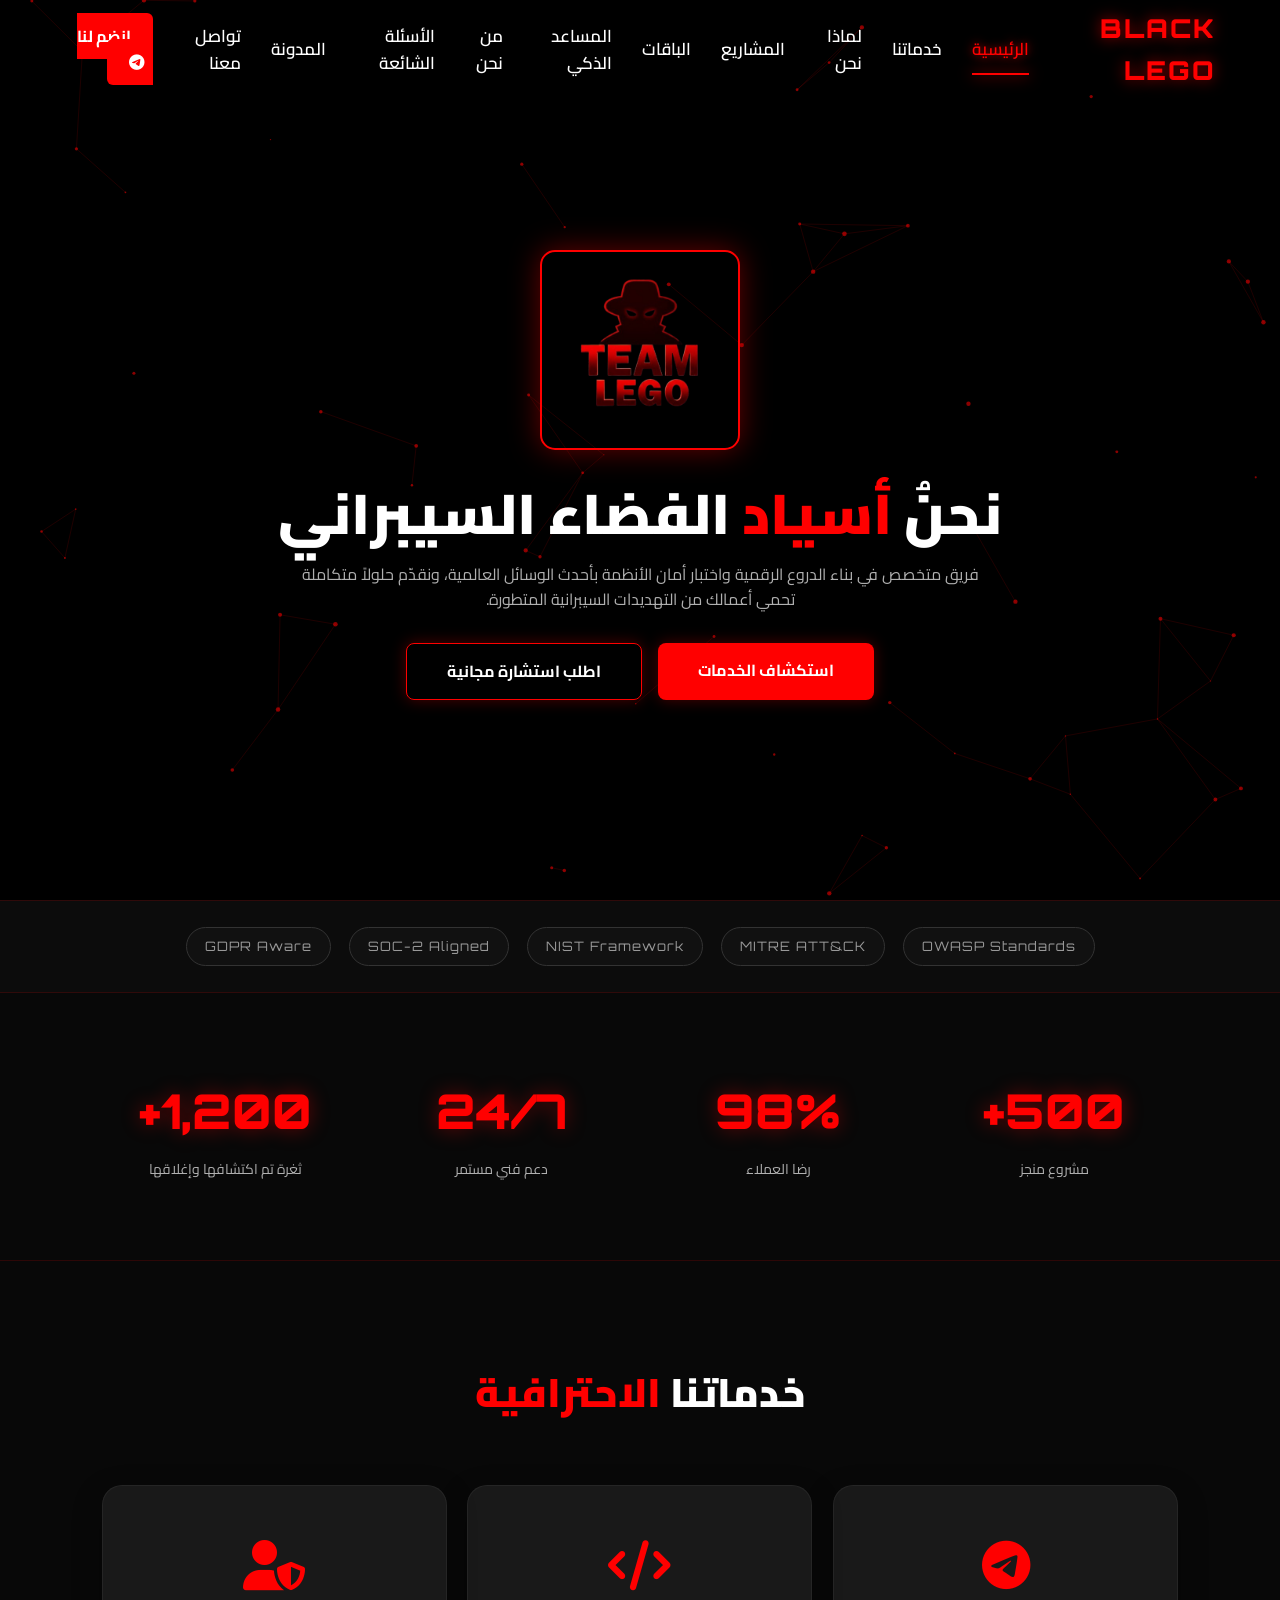
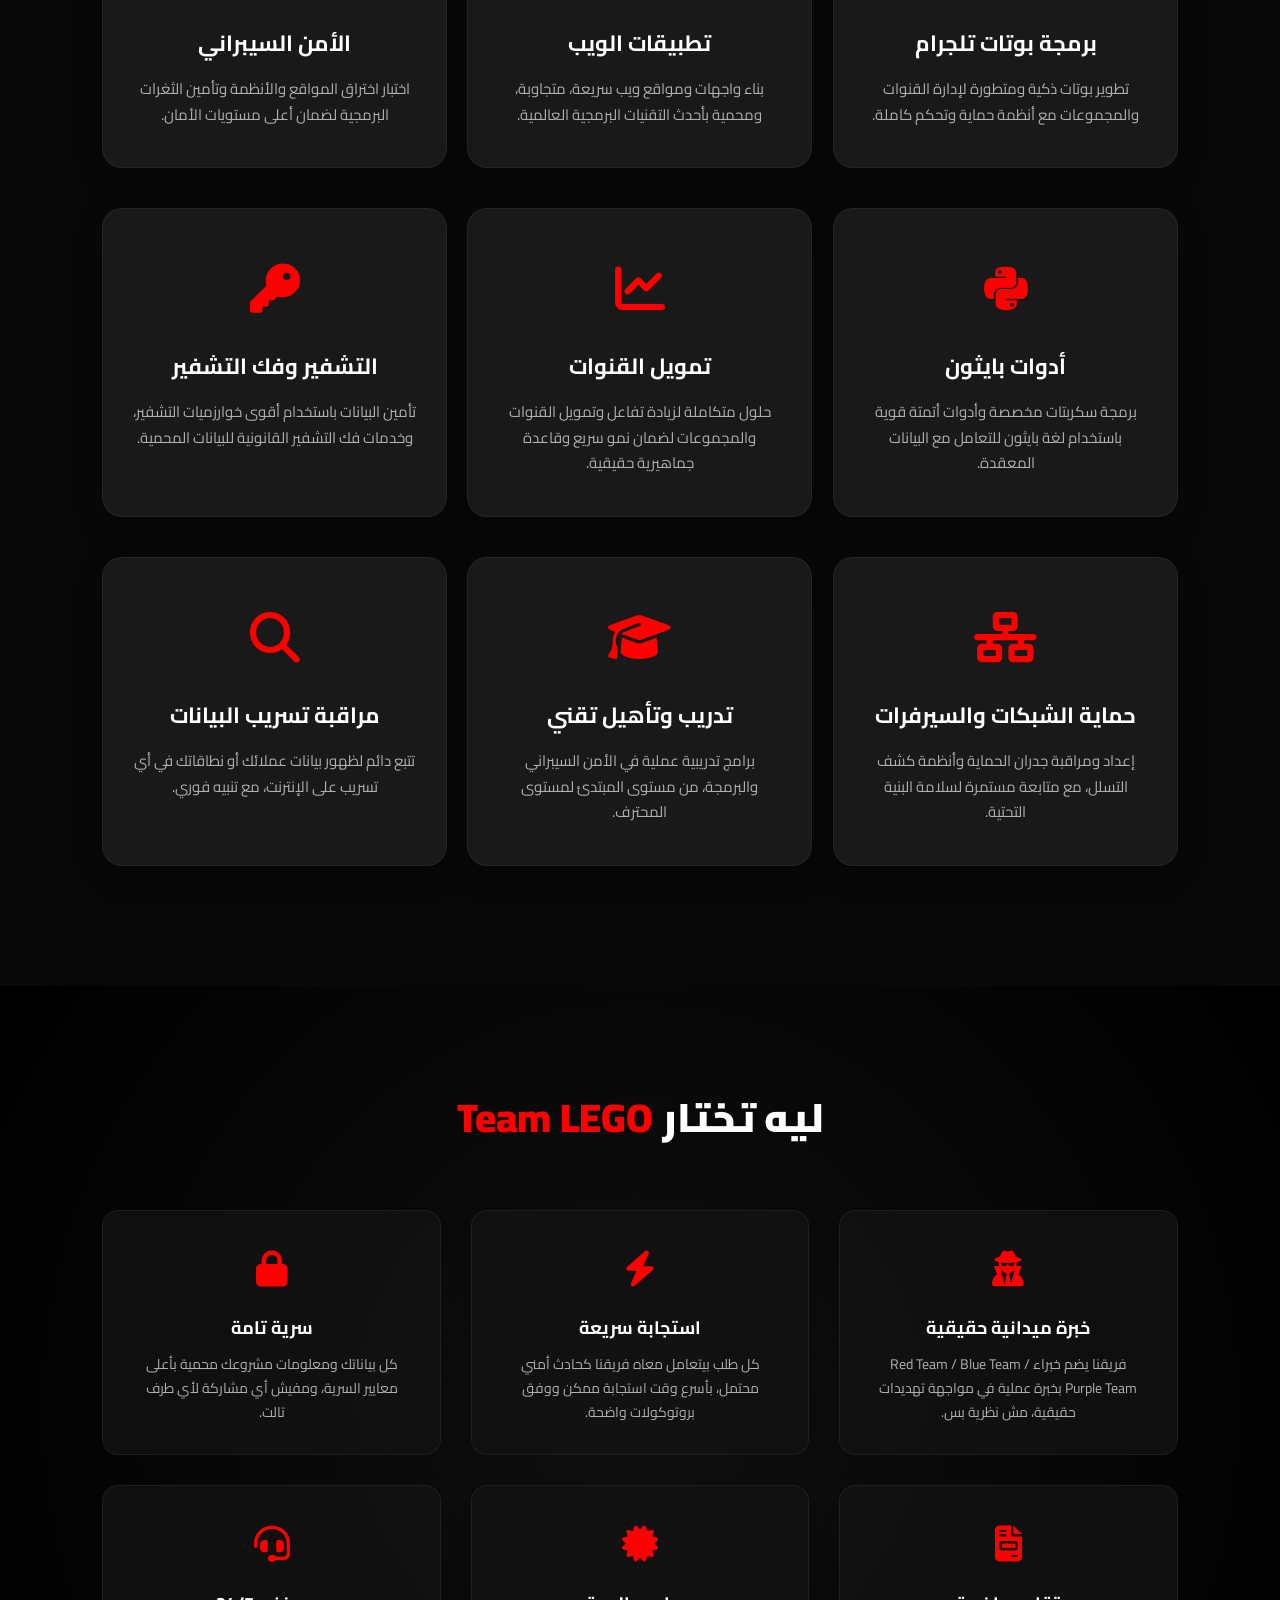
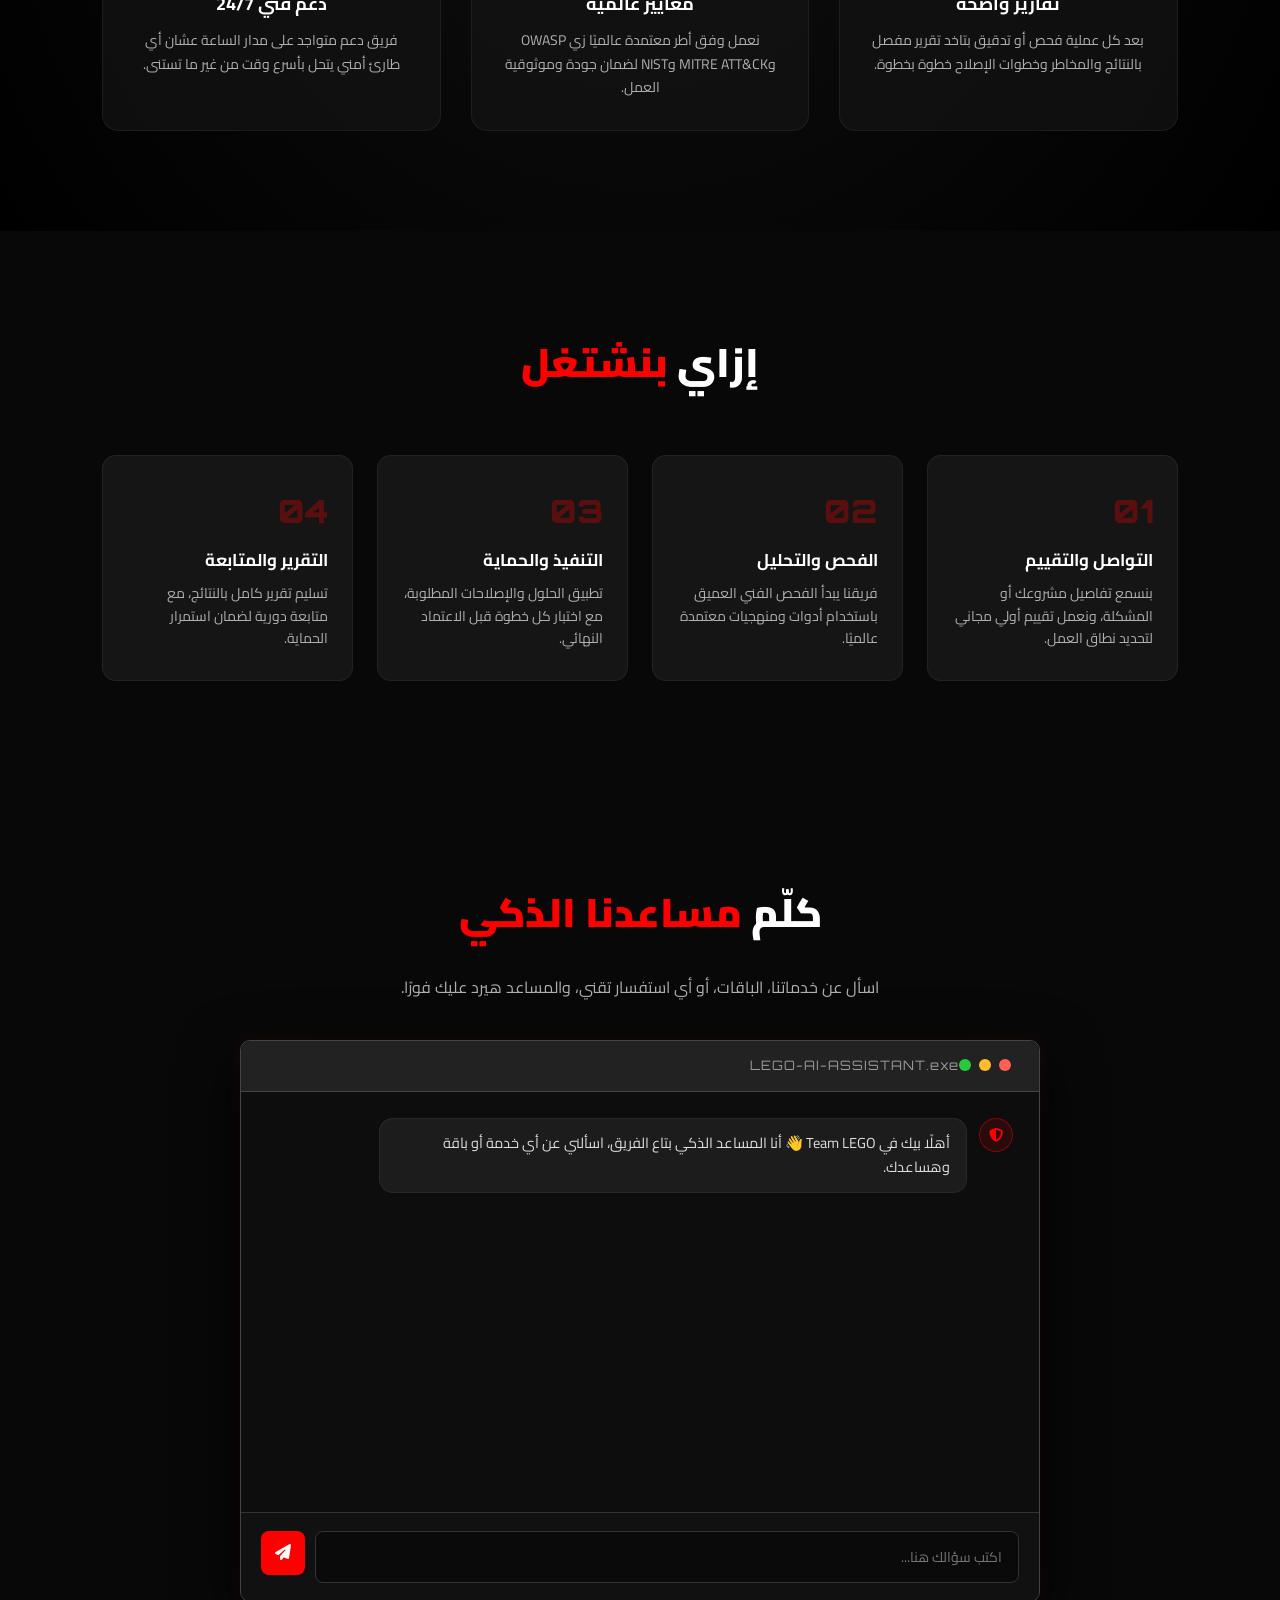
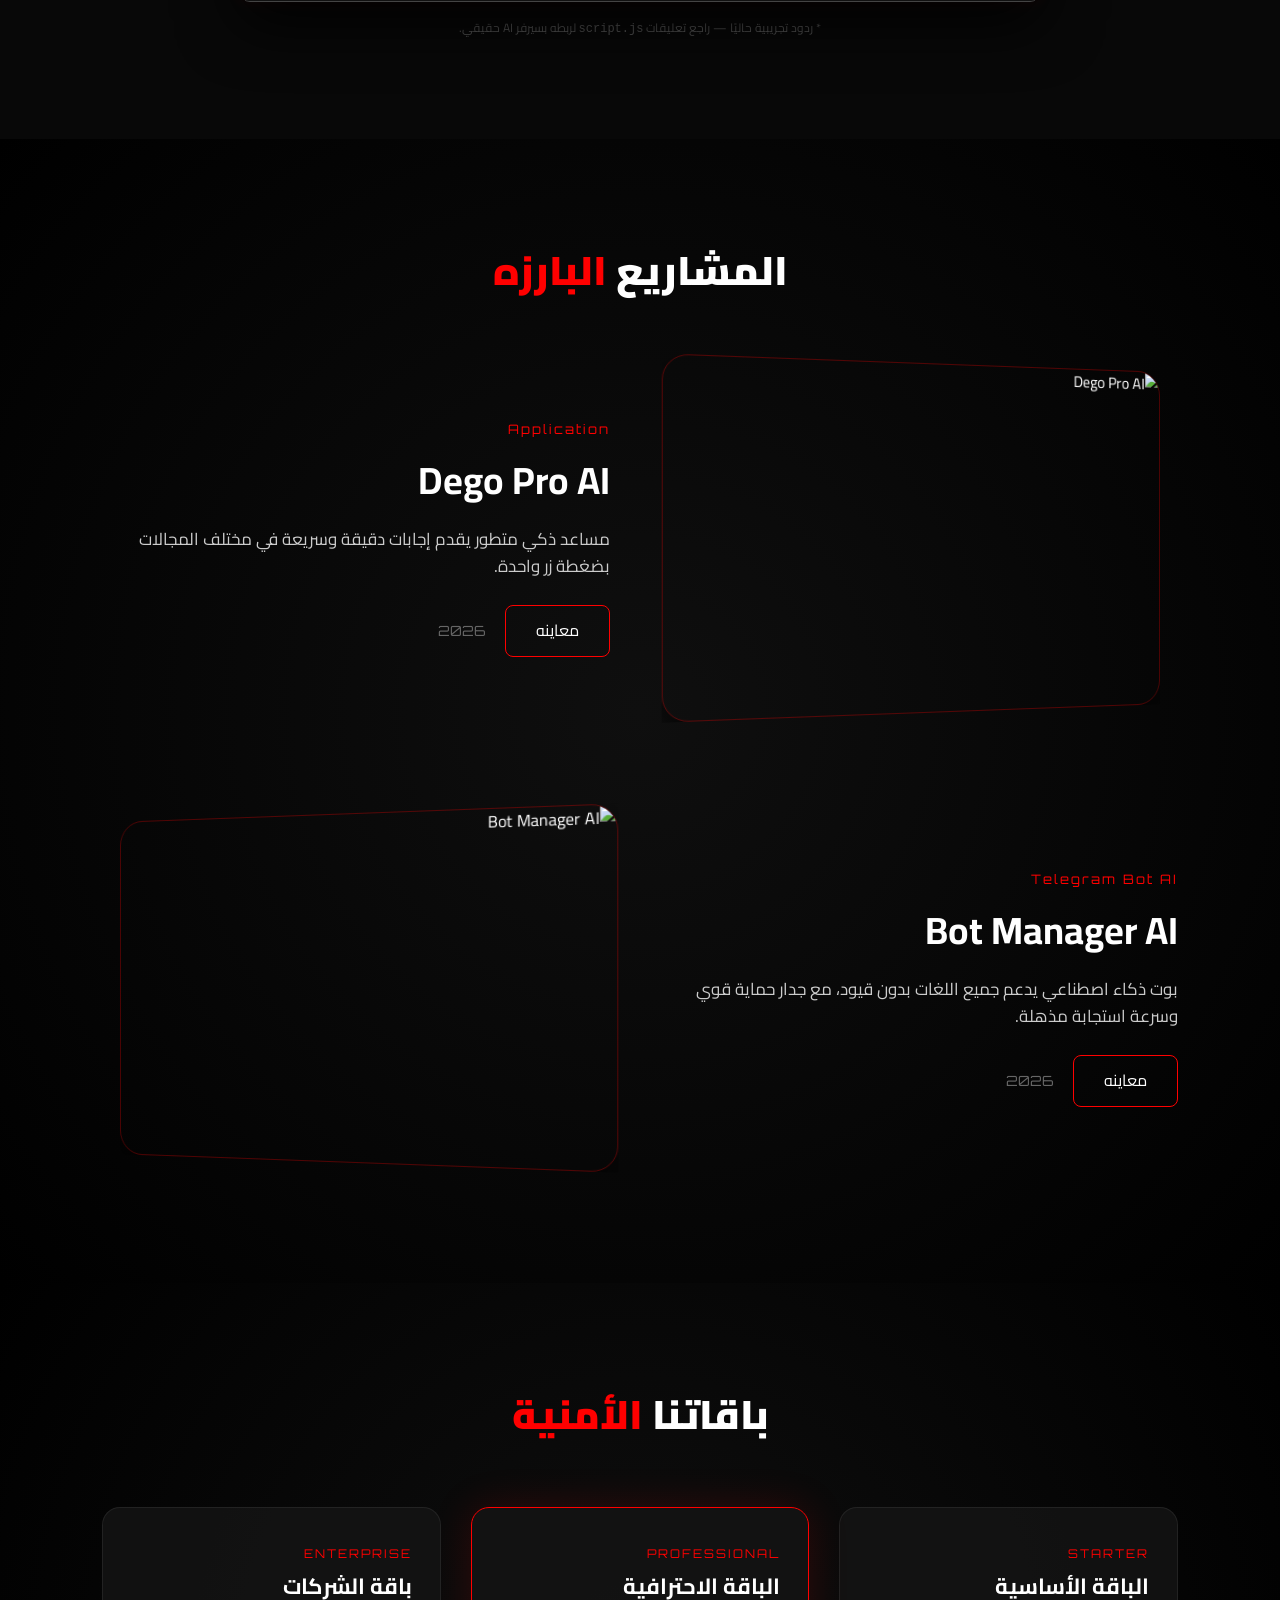
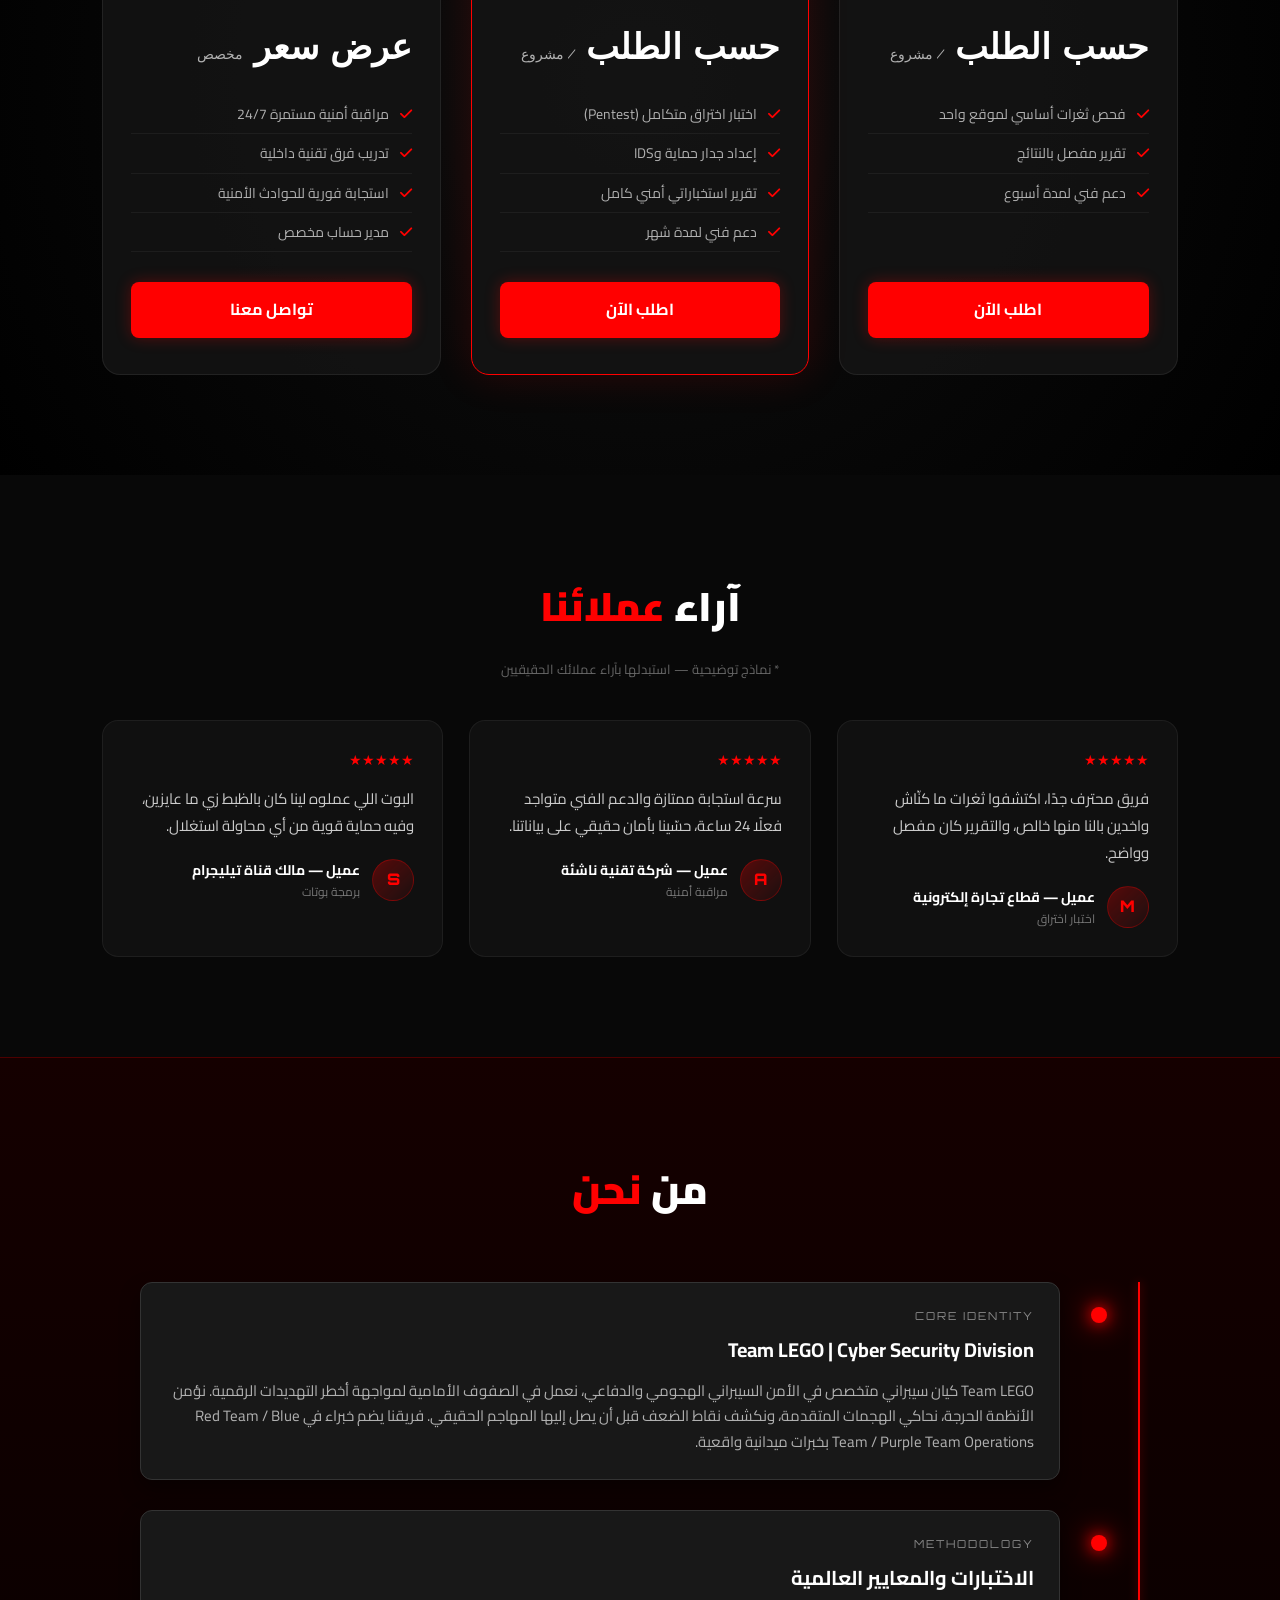
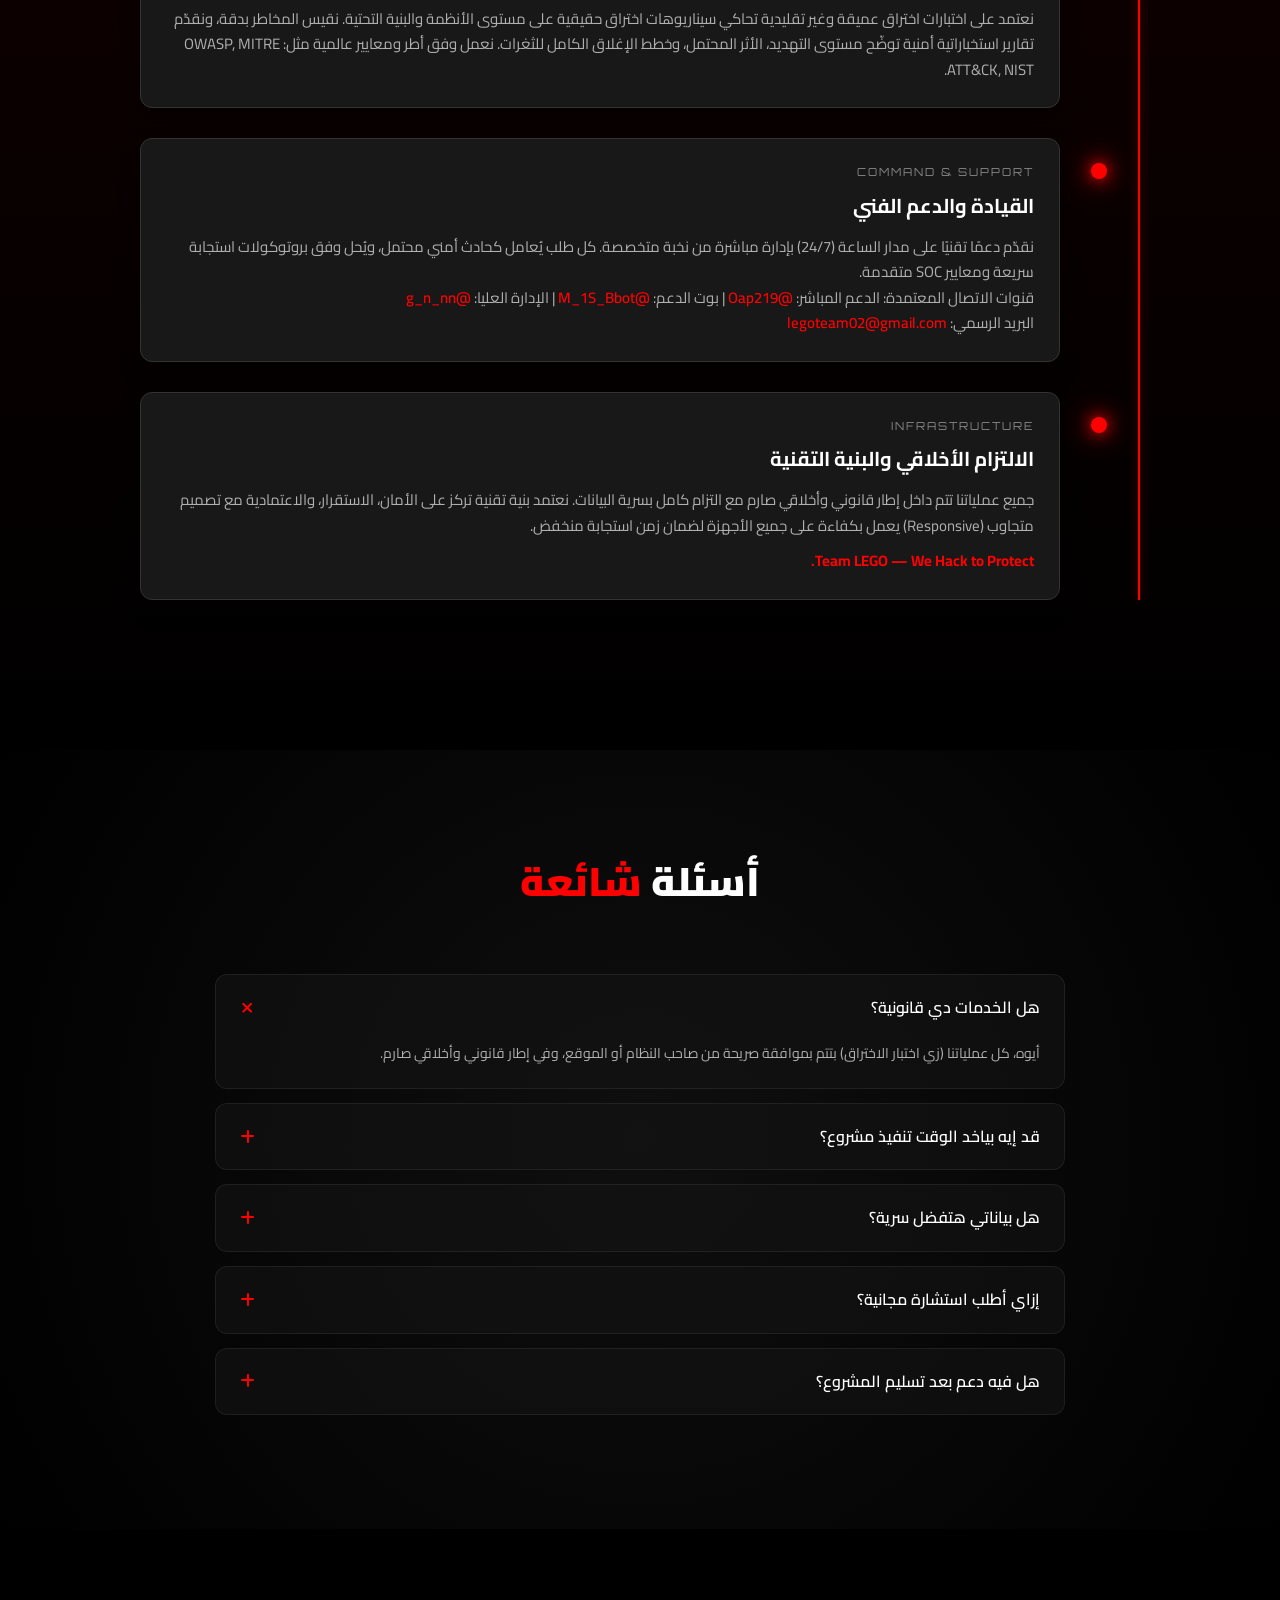
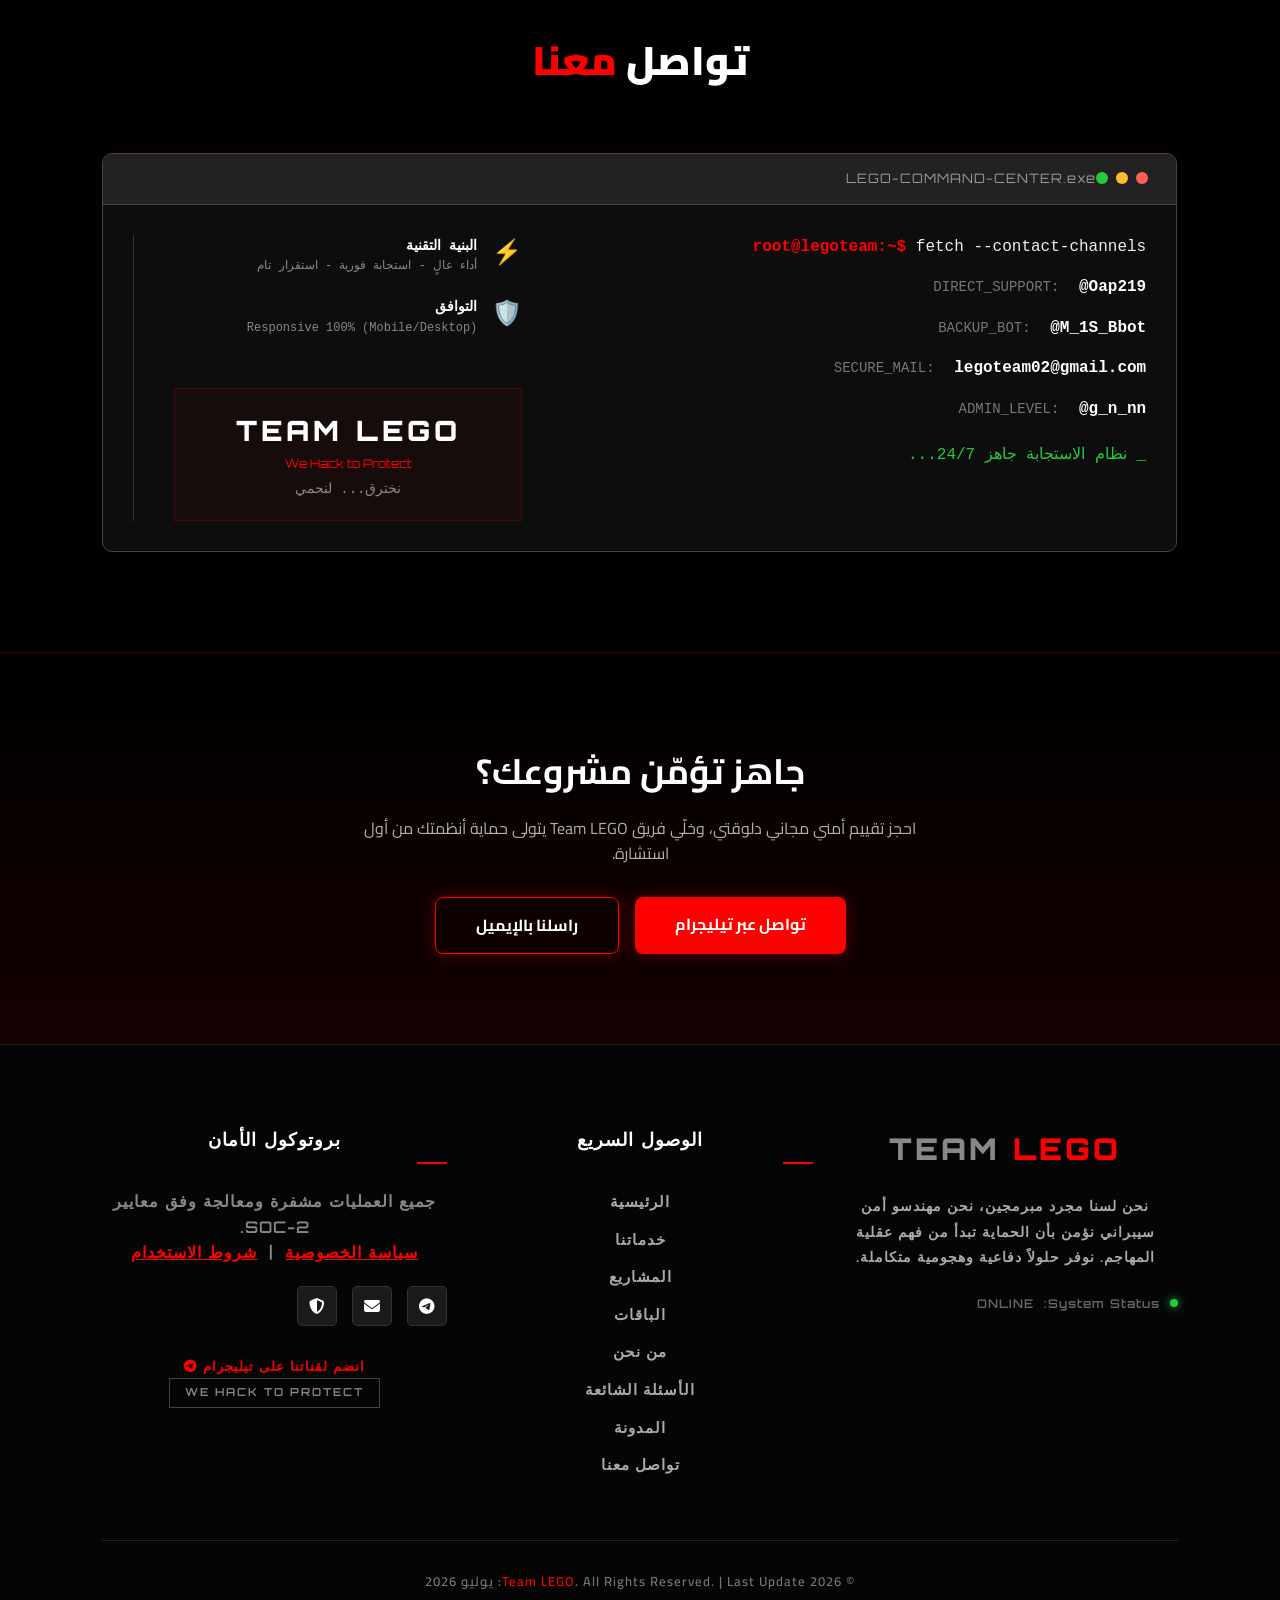
==== commit 38d32c6d: "Update index.html" ====
--- a/index.html
+++ b/index.html
@@ -49,7 +49,7 @@
       "email": "legoteam02@gmail.com",
       "areaServed": "EG",
       "sameAs": [
-        "https://t.me/lego2028"
+        "https://telegram.me/lego2028"
       ]
     }
     </script>
@@ -75,7 +75,7 @@
                     <li><a href="blog.html" class="nav-link">المدونة</a></li>
                     <li><a href="#contact" class="nav-link">تواصل معنا</a></li>
                     <li>
-                        <a href="https://t.me/lego2028" target="_blank" class="btn-nav">
+                        <a href="https://telegram.me/lego2028" target="_blank" class="btn-nav">
                             انضم لنا <i class="fab fa-telegram-plane" style="margin-right: 8px;"></i>
                         </a>
                     </li>
@@ -326,7 +326,7 @@
                             <h3>Dego Pro AI</h3>
                             <p>مساعد ذكي متطور يقدم إجابات دقيقة وسريعة في مختلف المجالات بضغطة زر واحدة.</p>
                             <div class="project-actions">
-                                <a href="https://t.me/lego2028/508" target="_blank" class="btn-view">معاينه</a>
+                                <a href="https://telegram.me/lego2028/508" target="_blank" class="btn-view">معاينه</a>
                                 <span class="project-date">2026</span>
                             </div>
                         </div>
@@ -344,7 +344,7 @@
                             <h3>Bot Manager AI</h3>
                             <p>بوت ذكاء اصطناعي يدعم جميع اللغات بدون قيود، مع جدار حماية قوي وسرعة استجابة مذهلة.</p>
                             <div class="project-actions">
-                                <a href="https://t.me/lego2028/508" target="_blank" class="btn-view">معاينه</a>
+                                <a href="https://telegram.me/lego2028/508" target="_blank" class="btn-view">معاينه</a>
                                 <span class="project-date">2026</span>
                             </div>
                         </div>
@@ -620,7 +620,7 @@
         <h2>جاهز تؤمّن مشروعك؟</h2>
         <p>احجز تقييم أمني مجاني دلوقتي، وخلّي فريق Team LEGO يتولى حماية أنظمتك من أول استشارة.</p>
         <div class="cta-final-actions">
-            <a href="https://t.me/lego2028" target="_blank" class="btn-main">تواصل عبر تيليجرام</a>
+            <a href="https://telegram.me/lego2028" target="_blank" class="btn-main">تواصل عبر تيليجرام</a>
             <a href="mailto:legoteam02@gmail.com" class="btn-main" style="background:transparent; border:1.5px solid var(--main-red);">راسلنا بالإيميل</a>
         </div>
     </section>
@@ -657,10 +657,13 @@
                 <p>جميع العمليات مشفرة ومعالجة وفق معايير SOC-2.</p>
                 <p><a href="legal.html#privacy" style="color:var(--main-red); text-decoration:underline;">سياسة الخصوصية</a> &nbsp;|&nbsp; <a href="legal.html#terms" style="color:var(--main-red); text-decoration:underline;">شروط الاستخدام</a></p>
                 <div class="social-icons">
-                    <a href="https://t.me/lego2028" target="_blank"><i class="fab fa-telegram-plane"></i></a>
+                    <a href="https://telegram.me/lego2028" target="_blank"><i class="fab fa-telegram-plane"></i></a>
                     <a href="mailto:legoteam02@gmail.com"><i class="fas fa-envelope"></i></a>
                     <a href="#"><i class="fas fa-shield-alt"></i></a>
                 </div>
+                <a href="https://telegram.me/lego2028" target="_blank" class="cyber-link" style="display:inline-block; margin-top:10px; font-size:13px;">
+                    انضم لقناتنا على تيليجرام <i class="fab fa-telegram-plane"></i>
+                </a>
                 <div class="slogan-badge">WE HACK TO PROTECT</div>
             </div>
         </div>
@@ -681,7 +684,7 @@
             </div>
             <h3>انضم إلى مجتمعنا</h3>
             <p>تابع آخر تسريبات الثغرات، الأدوات الحصرية، وتحديثات الفريق على قناتنا الرسمية.</p>
-            <a href="https://t.me/lego2028" target="_blank" class="tg-join-btn">انضم الآن</a>
+            <a href="https://telegram.me/lego2028" target="_blank" class="tg-join-btn">انضم الآن</a>
         </div>
     </div>
 
@@ -690,4 +693,4 @@
     <script src="script.js"></script>
 </body>
 
-</html>+</html>
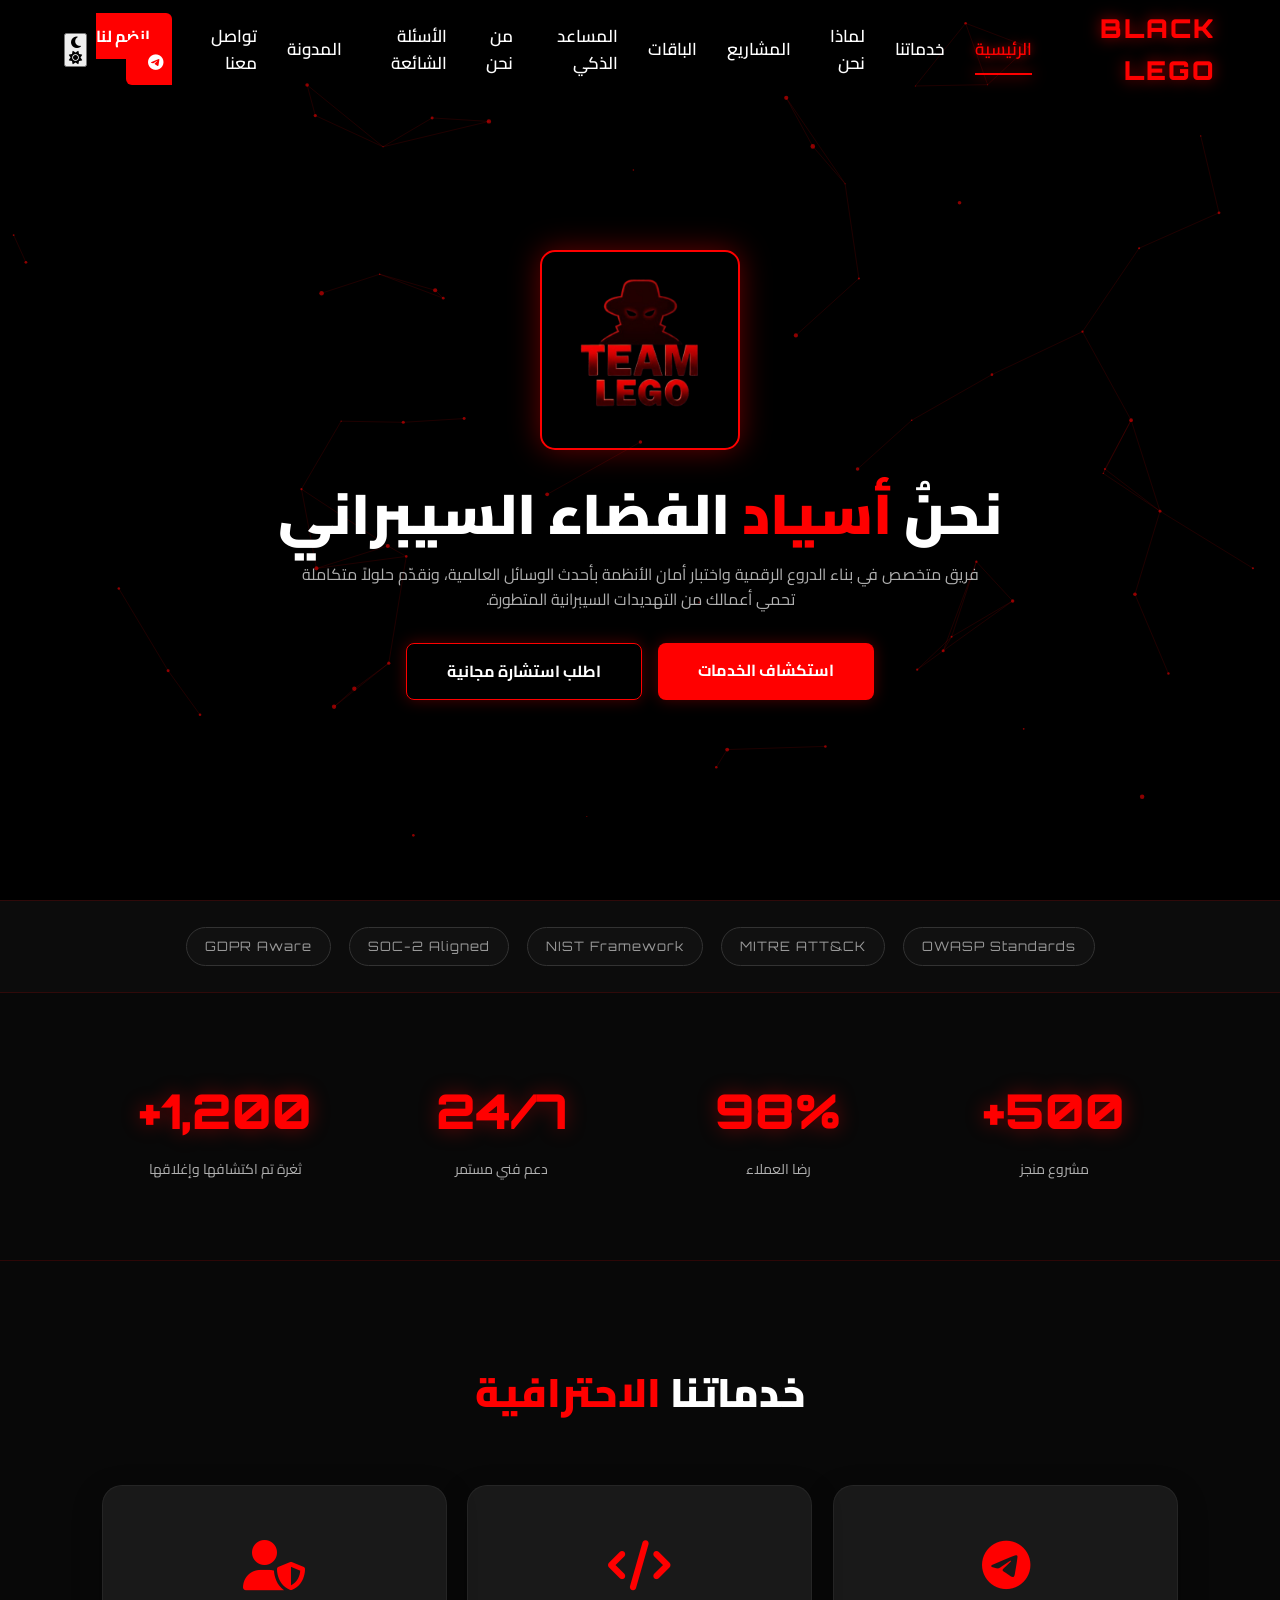
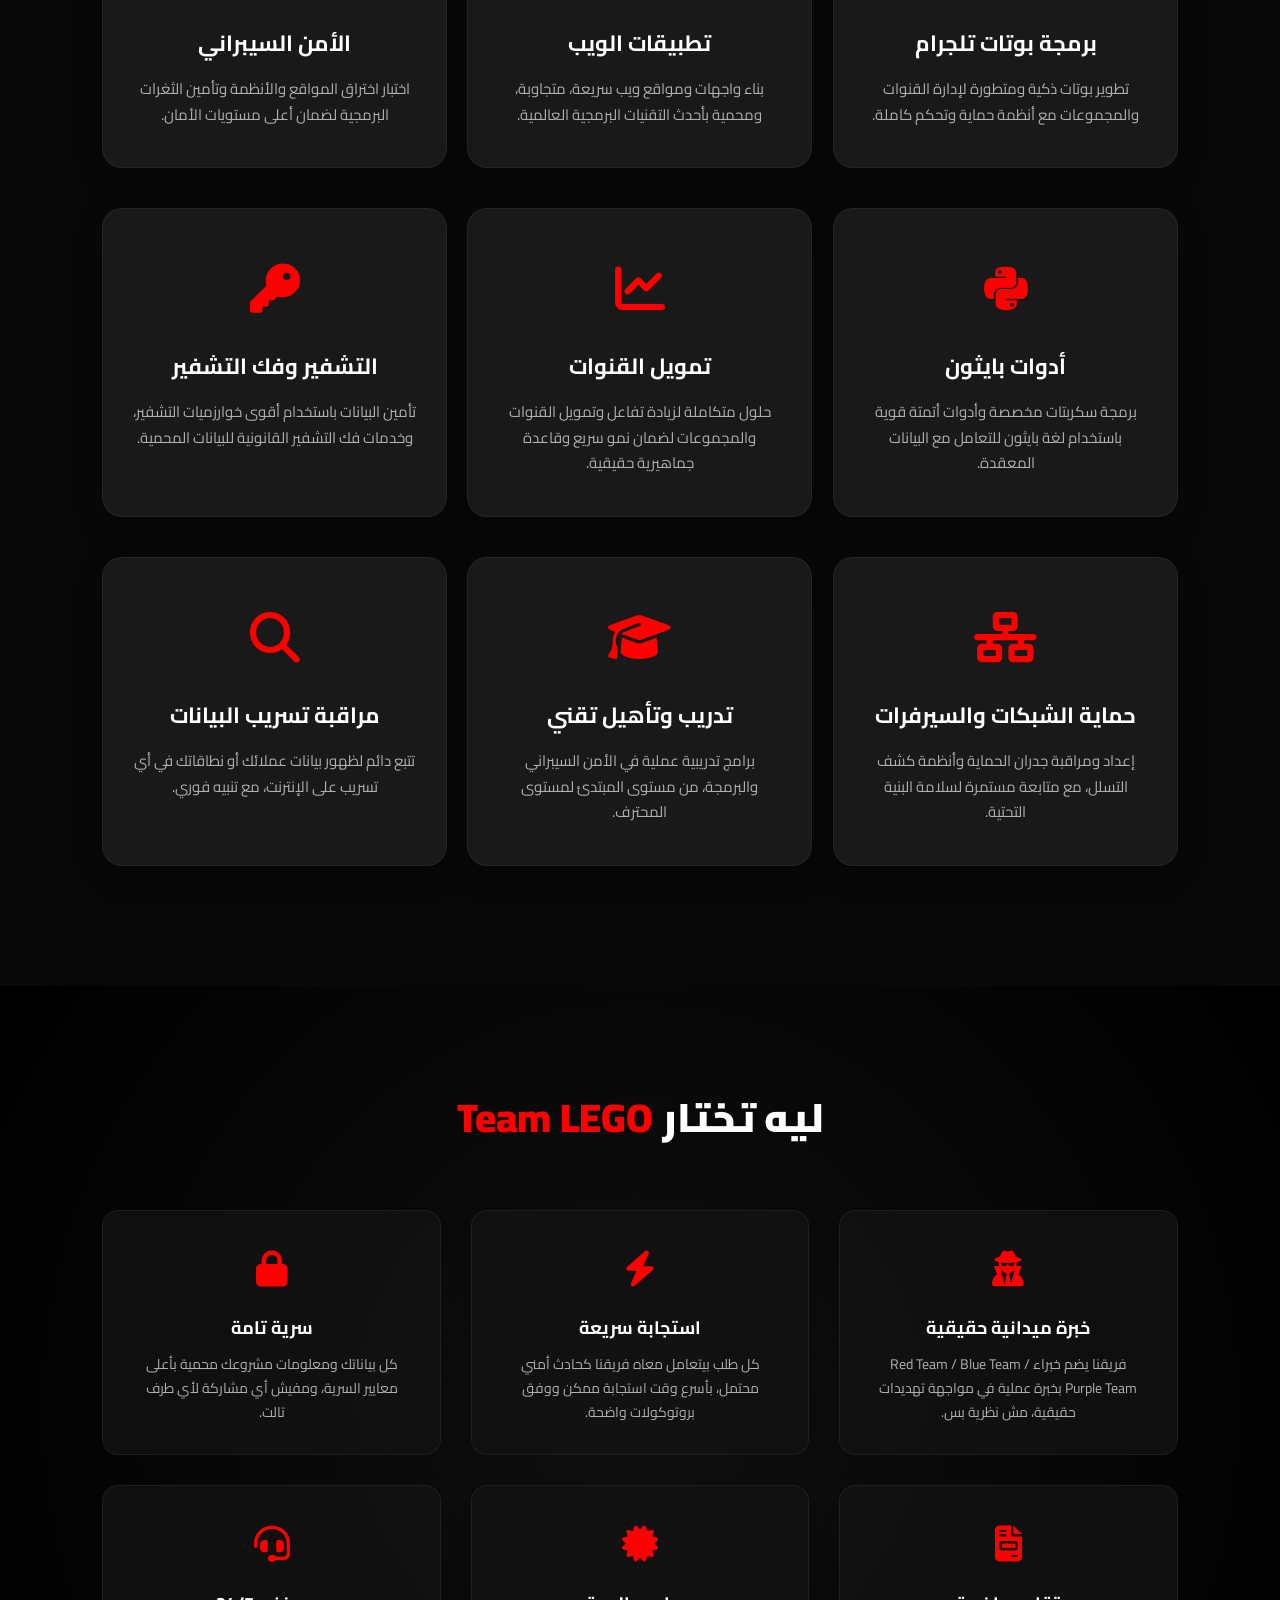
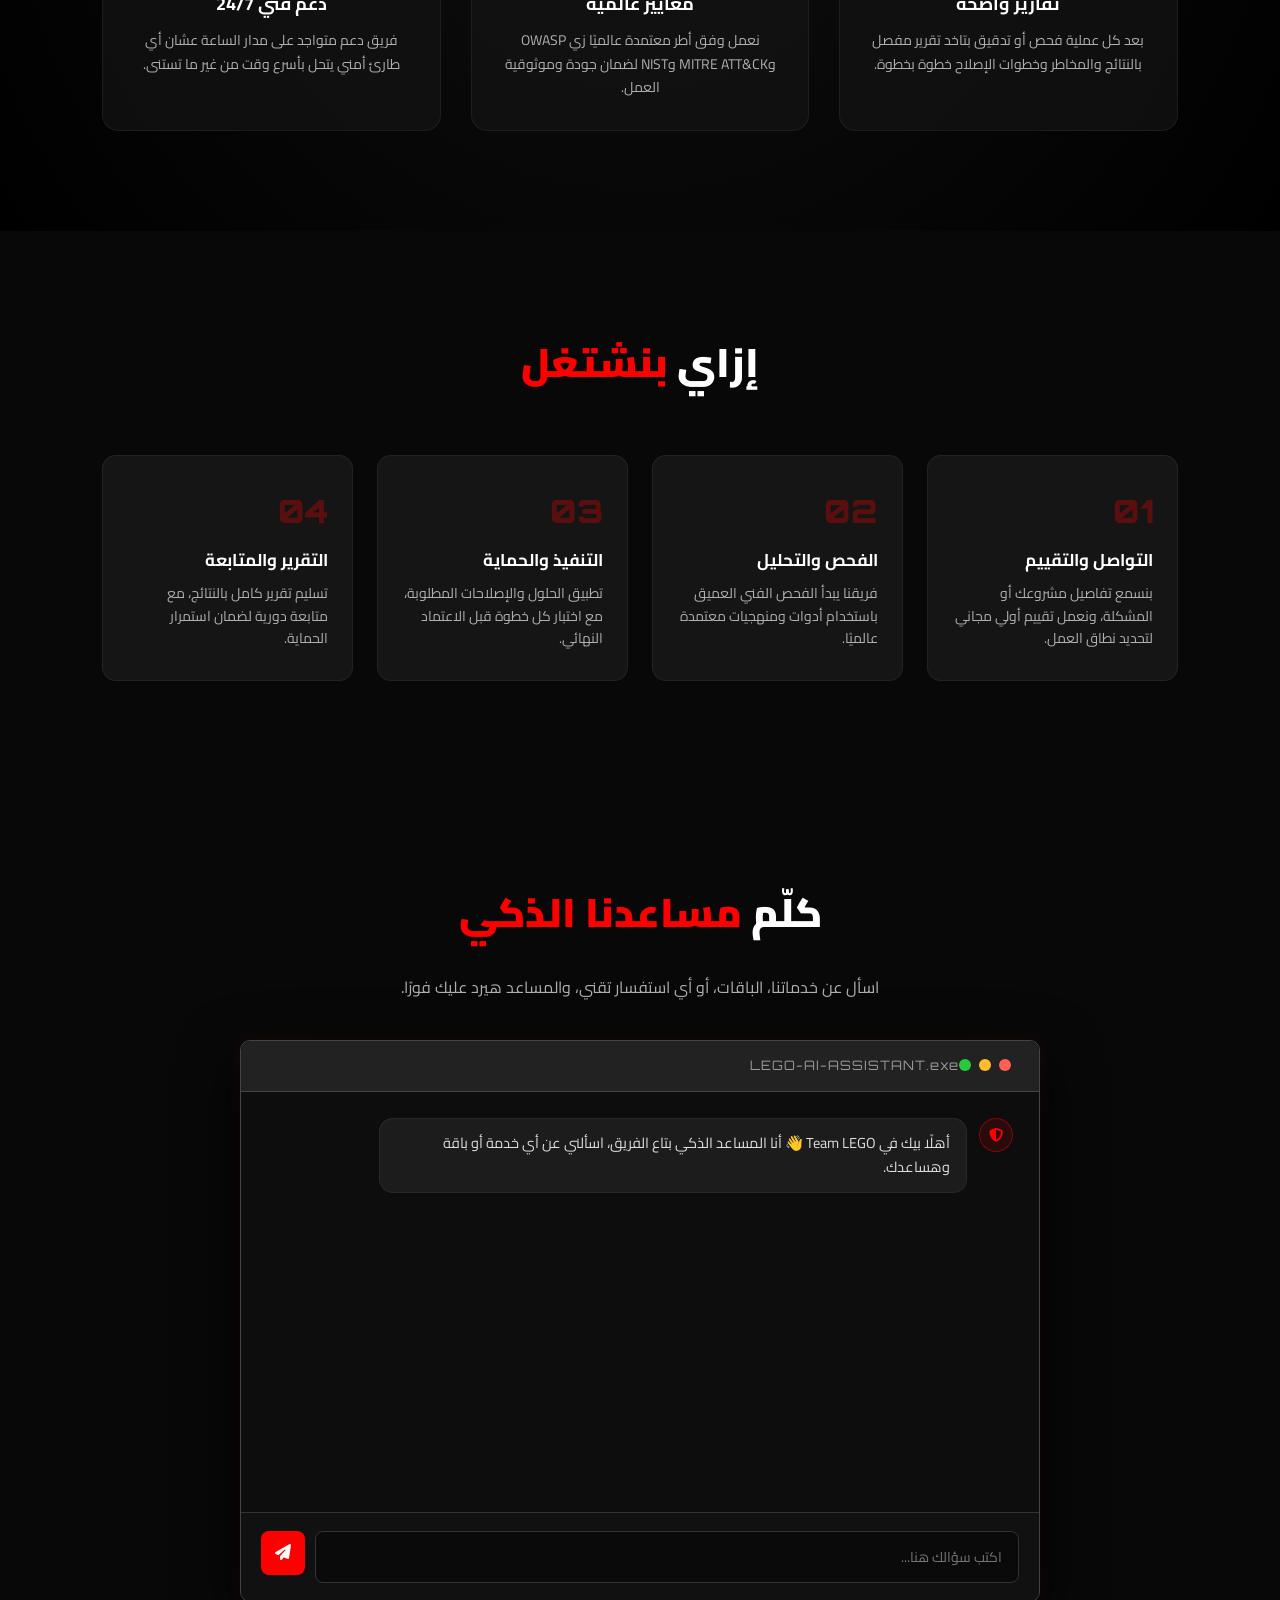
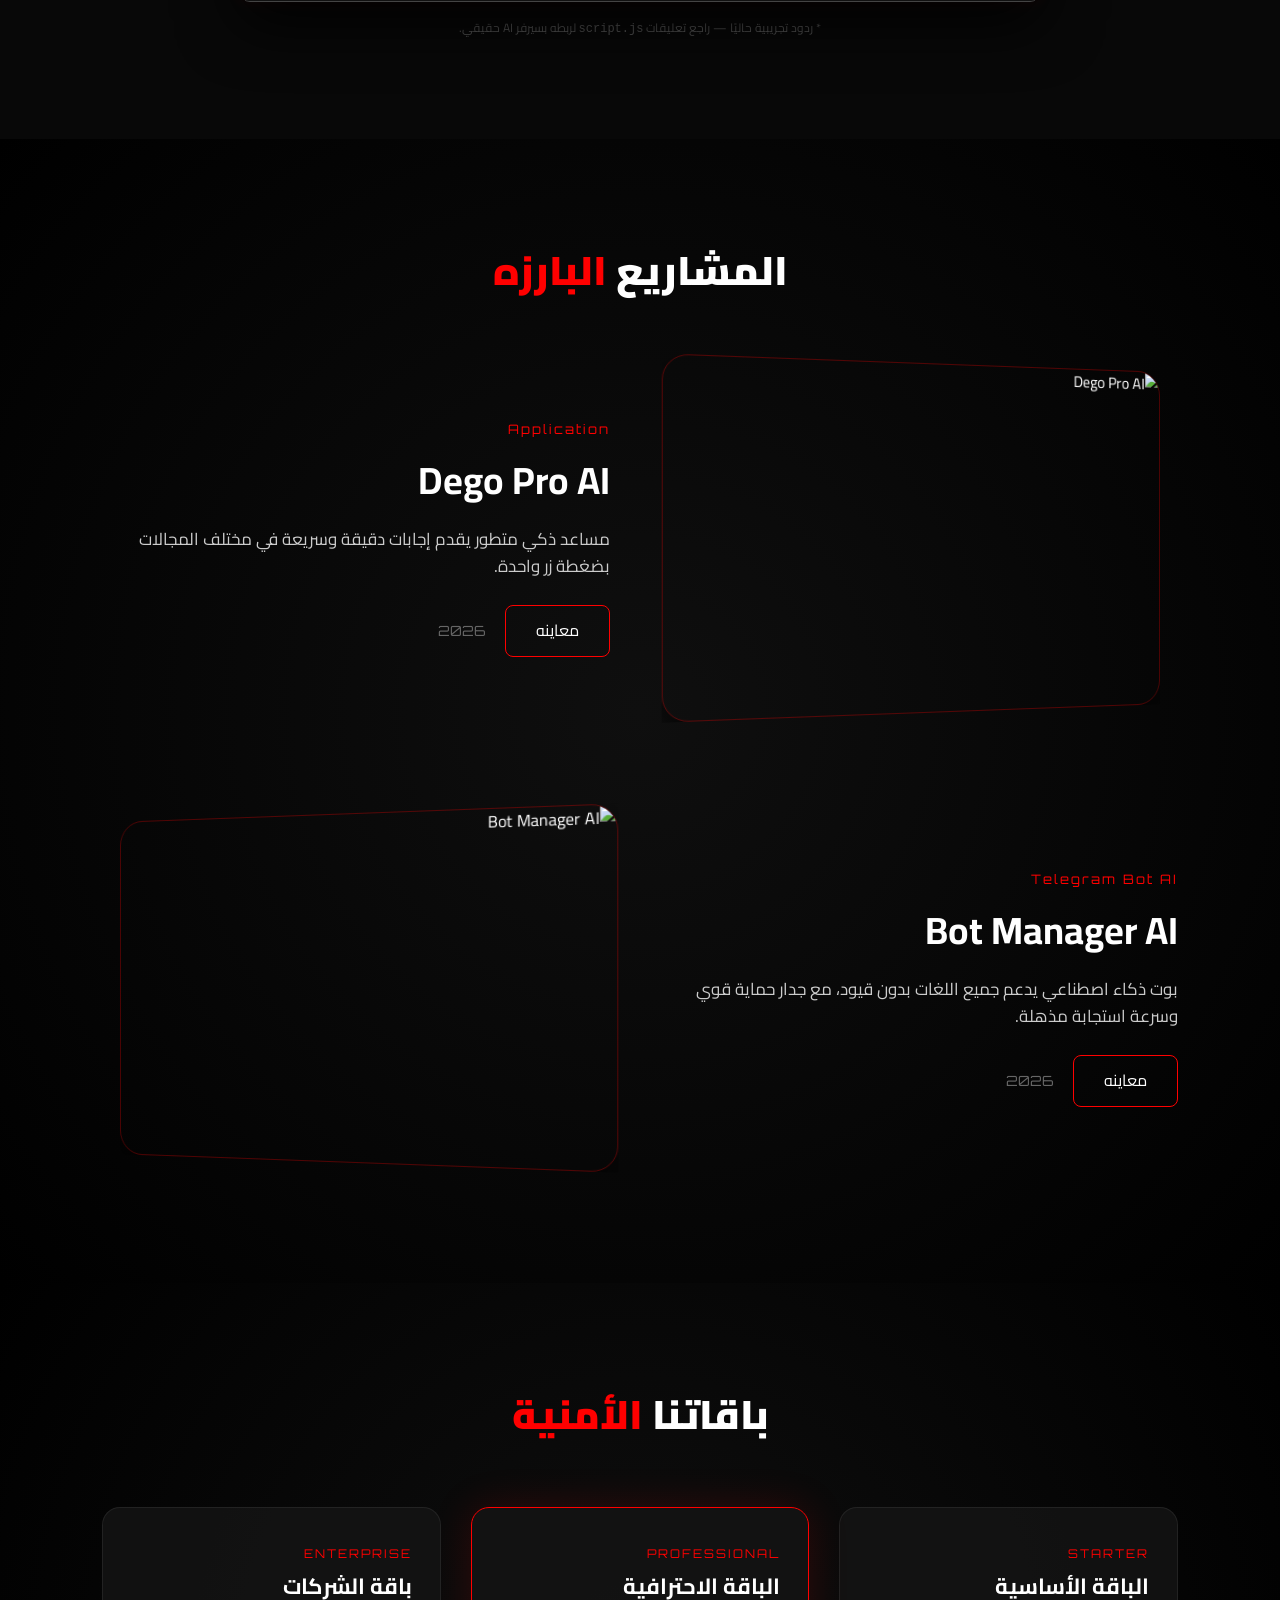
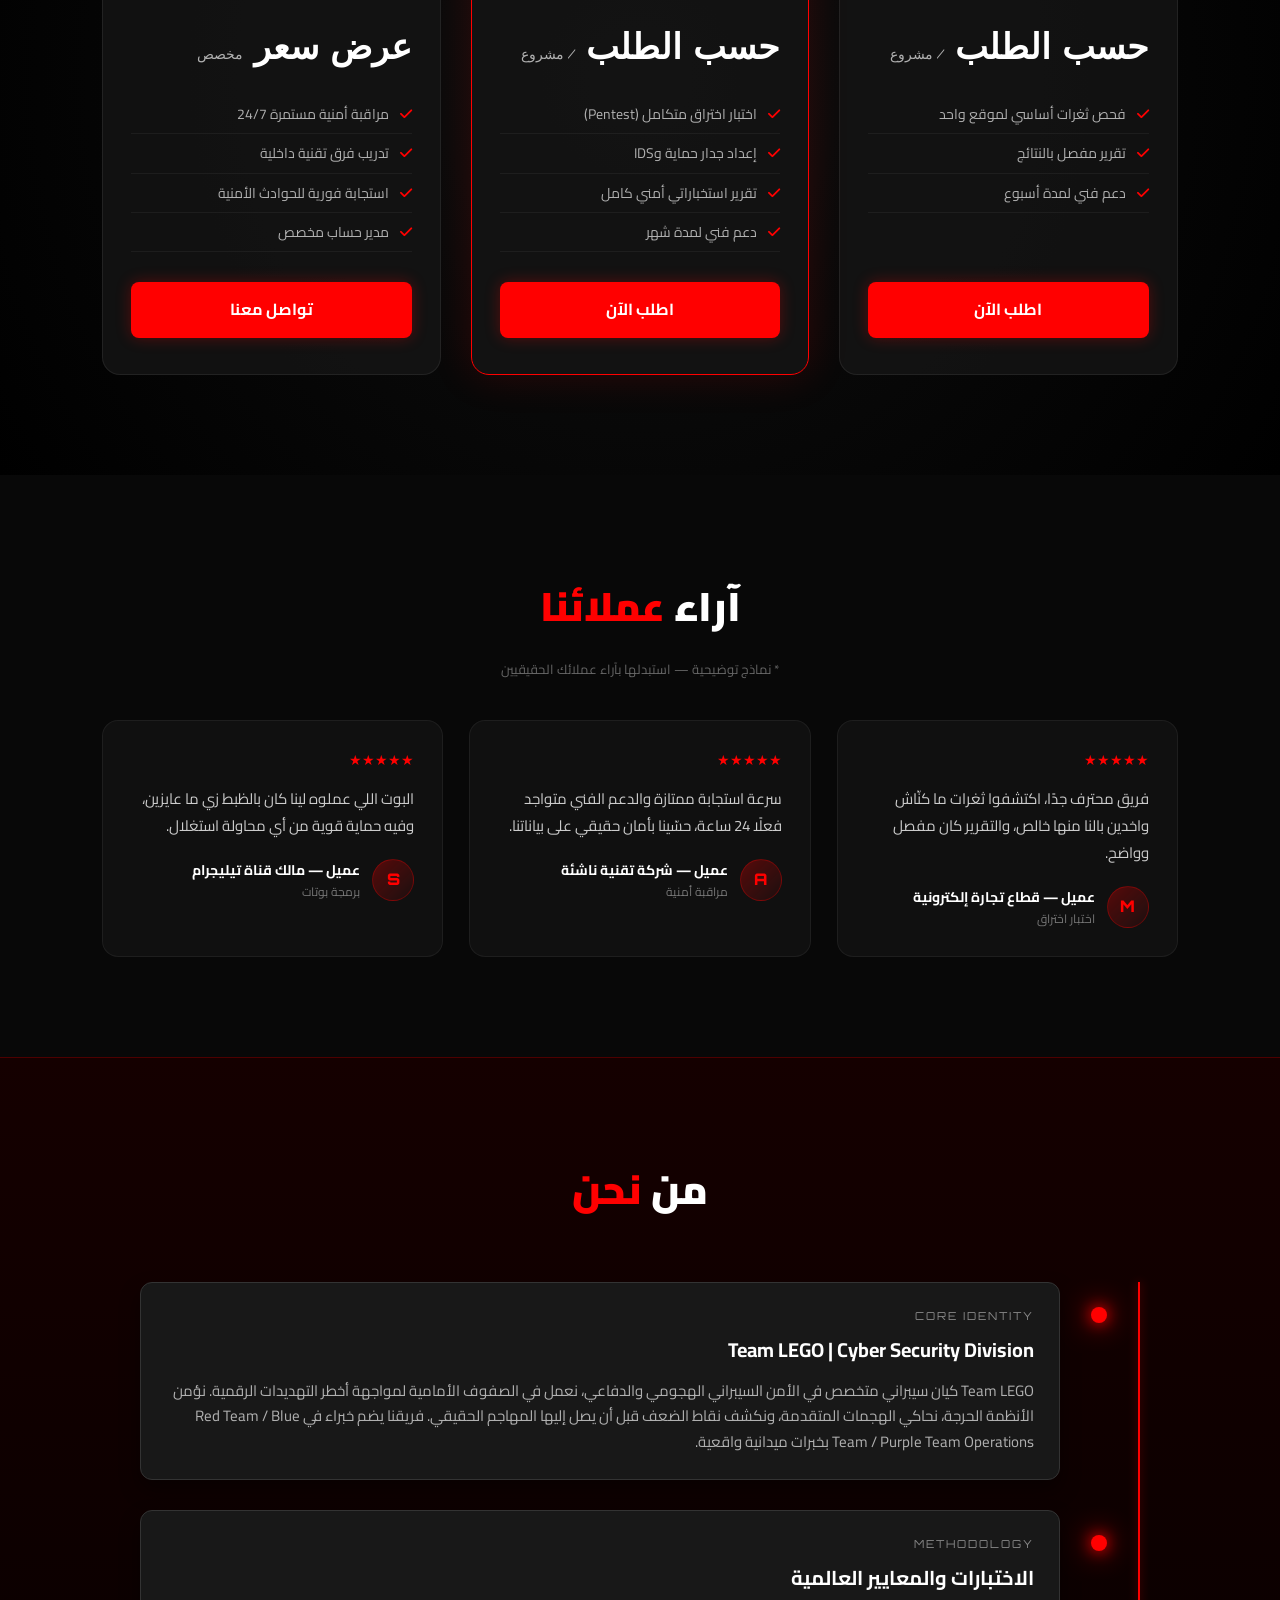
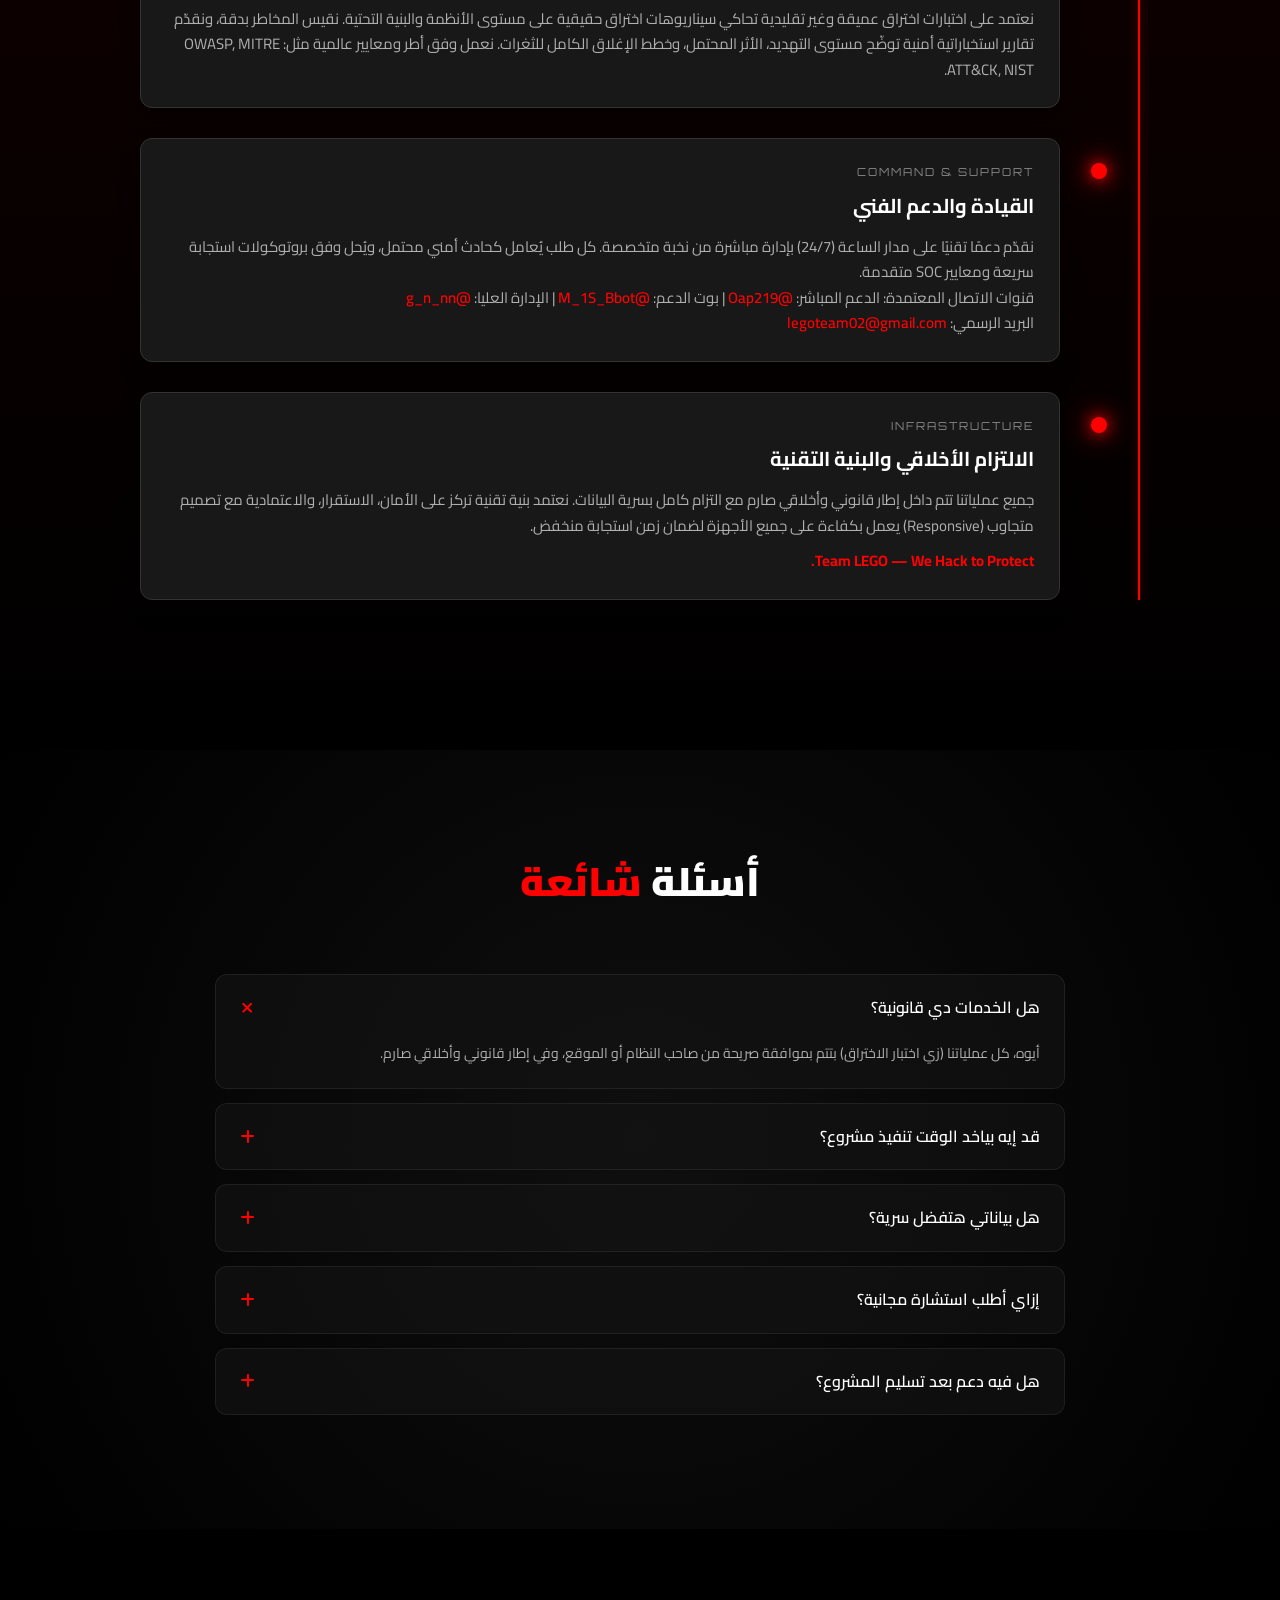
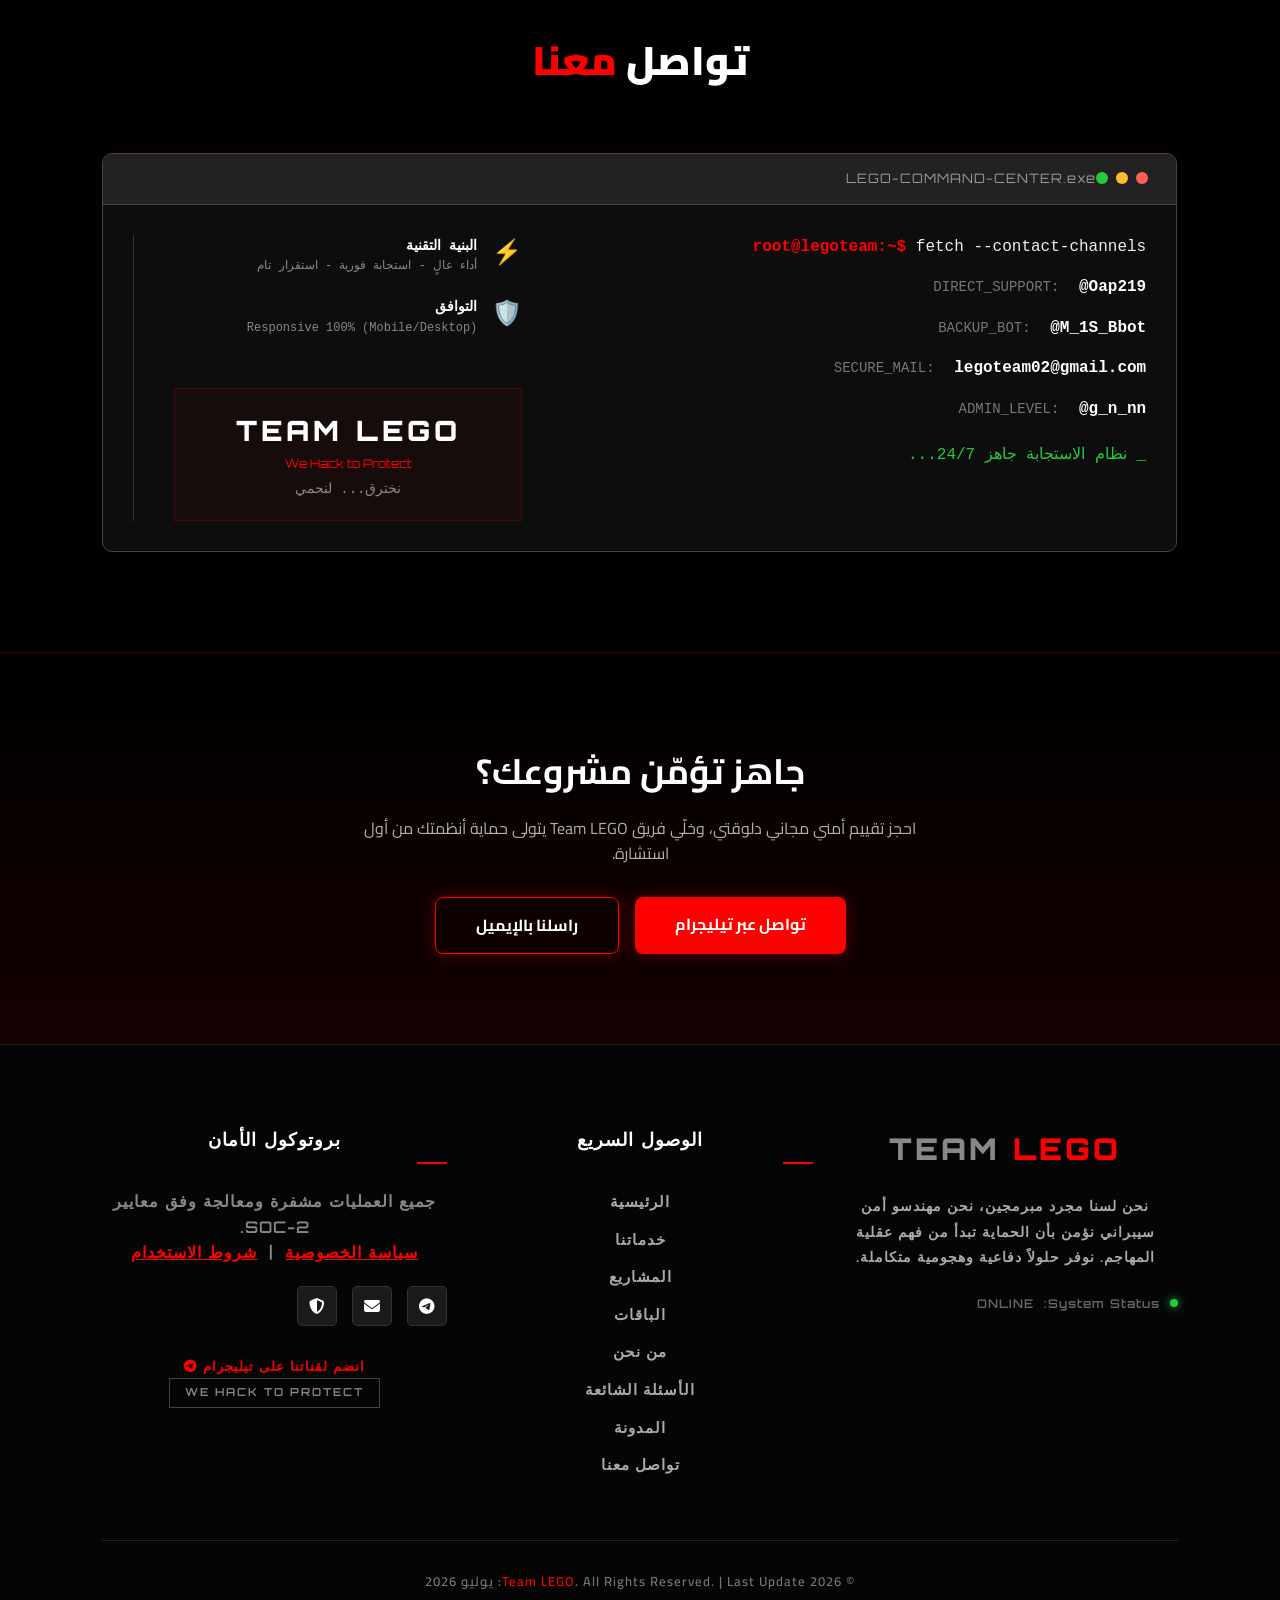
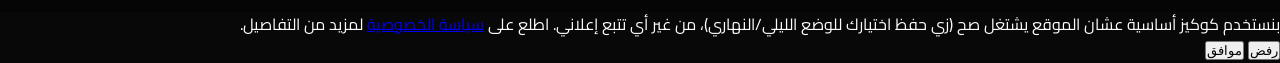
==== commit 391d51f2: "Update index.html" ====
--- a/index.html
+++ b/index.html
@@ -8,22 +8,22 @@
     <meta name="description" content="Team LEGO - فريق متخصص في الأمن السيبراني الهجومي والدفاعي، اختبار الاختراق، حماية الأنظمة، وبرمجة الحلول الأمنية المتقدمة.">
     <meta name="keywords" content="أمن سيبراني, اختبار اختراق, pentest, حماية أنظمة, حماية شبكات, بوتات تيليجرام, Team LEGO">
     <meta name="author" content="Team LEGO">
-    <link rel="canonical" href="https://your-domain.example.com/">
+    <link rel="canonical" href="https://legoteam2.vercel.app/">
 
     <!-- Open Graph / Facebook / Telegram preview -->
     <meta property="og:type" content="website">
     <meta property="og:site_name" content="Team LEGO">
     <meta property="og:title" content="Team LEGO | الأمن السيبراني الاحترافي">
     <meta property="og:description" content="فريق متخصص في الأمن السيبراني الهجومي والدفاعي، اختبار الاختراق، حماية الأنظمة، وبرمجة الحلول الأمنية المتقدمة.">
-    <meta property="og:image" content="https://your-domain.example.com/logo.png">
-    <meta property="og:url" content="https://your-domain.example.com/">
+    <meta property="og:image" content="https://legoteam2.vercel.app/logo.png">
+    <meta property="og:url" content="https://legoteam2.vercel.app/">
     <meta property="og:locale" content="ar_AR">
 
     <!-- Twitter Card -->
     <meta name="twitter:card" content="summary_large_image">
     <meta name="twitter:title" content="Team LEGO | الأمن السيبراني الاحترافي">
     <meta name="twitter:description" content="فريق متخصص في الأمن السيبراني الهجومي والدفاعي واختبار الاختراق.">
-    <meta name="twitter:image" content="https://your-domain.example.com/logo.png">
+    <meta name="twitter:image" content="https://legoteam2.vercel.app/logo.png">
 
     <!-- Favicon -->
     <link rel="icon" type="image/png" href="logo.png">
@@ -44,8 +44,8 @@
       "@type": "ProfessionalService",
       "name": "Team LEGO",
       "description": "فريق متخصص في الأمن السيبراني الهجومي والدفاعي، اختبار الاختراق، وحماية الأنظمة.",
-      "image": "https://your-domain.example.com/logo.png",
-      "url": "https://your-domain.example.com/",
+      "image": "https://legoteam2.vercel.app/logo.png",
+      "url": "https://legoteam2.vercel.app/",
       "email": "legoteam02@gmail.com",
       "areaServed": "EG",
       "sameAs": [
@@ -81,6 +81,9 @@
                     </li>
                 </ul>
             </nav>
+            <button class="theme-toggle" aria-label="تبديل الوضع الليلي/النهاري">
+                <i class="fas fa-moon"></i><i class="fas fa-sun"></i>
+            </button>
             <button class="mobile-menu-btn" aria-label="فتح القائمة"><i class="fas fa-bars"></i></button>
         </div>
     </header>
@@ -688,6 +691,17 @@
         </div>
     </div>
 
+    <div id="cookie-banner" class="cookie-banner">
+        <p class="cookie-text">
+            بنستخدم كوكيز أساسية عشان الموقع يشتغل صح (زي حفظ اختيارك للوضع الليلي/النهاري)، من غير أي
+            تتبع إعلاني. اطلع على <a href="legal.html#privacy">سياسة الخصوصية</a> لمزيد من التفاصيل.
+        </p>
+        <div class="cookie-actions">
+            <button id="cookie-reject" class="cookie-btn reject">رفض</button>
+            <button id="cookie-accept" class="cookie-btn accept">موافق</button>
+        </div>
+    </div>
+
     <script src="https://unpkg.com/aos@next/dist/aos.js"></script>
     <script src="https://cdn.jsdelivr.net/npm/typed.js@2.0.12"></script>
     <script src="script.js"></script>
